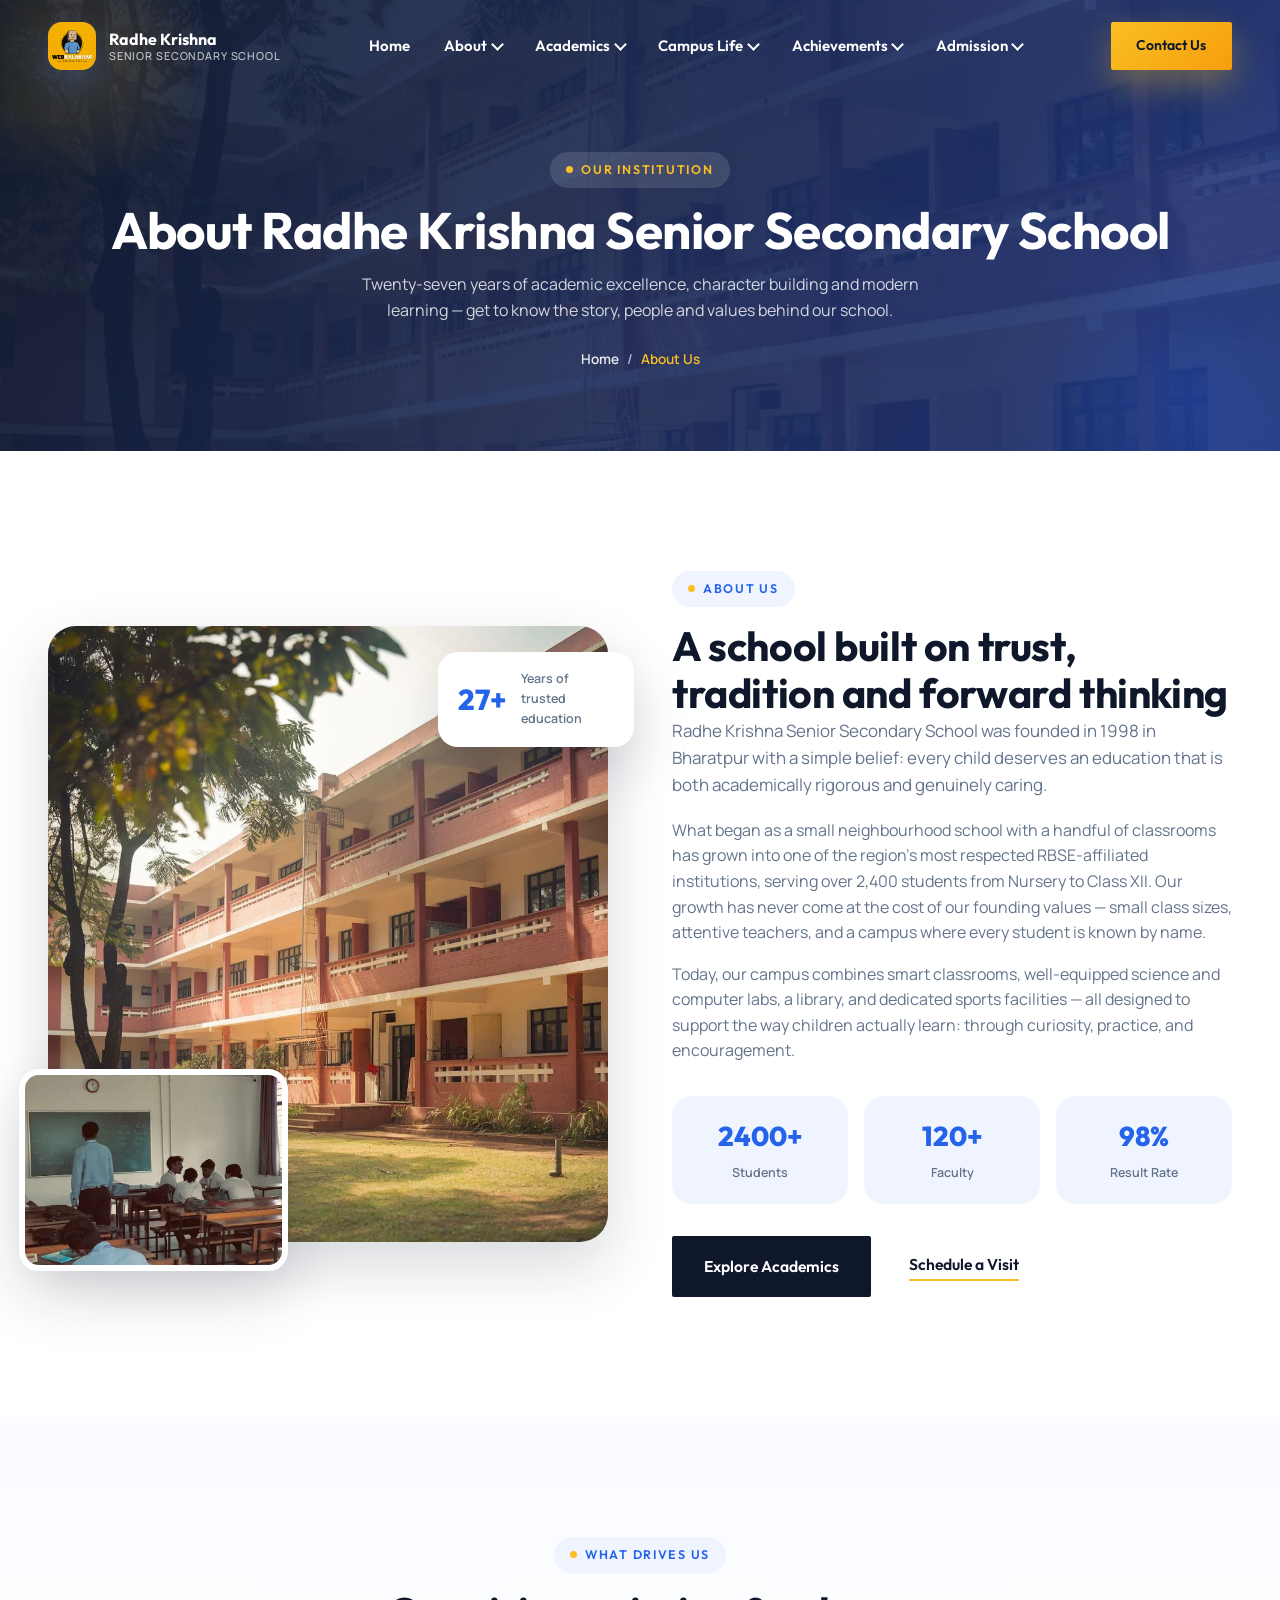
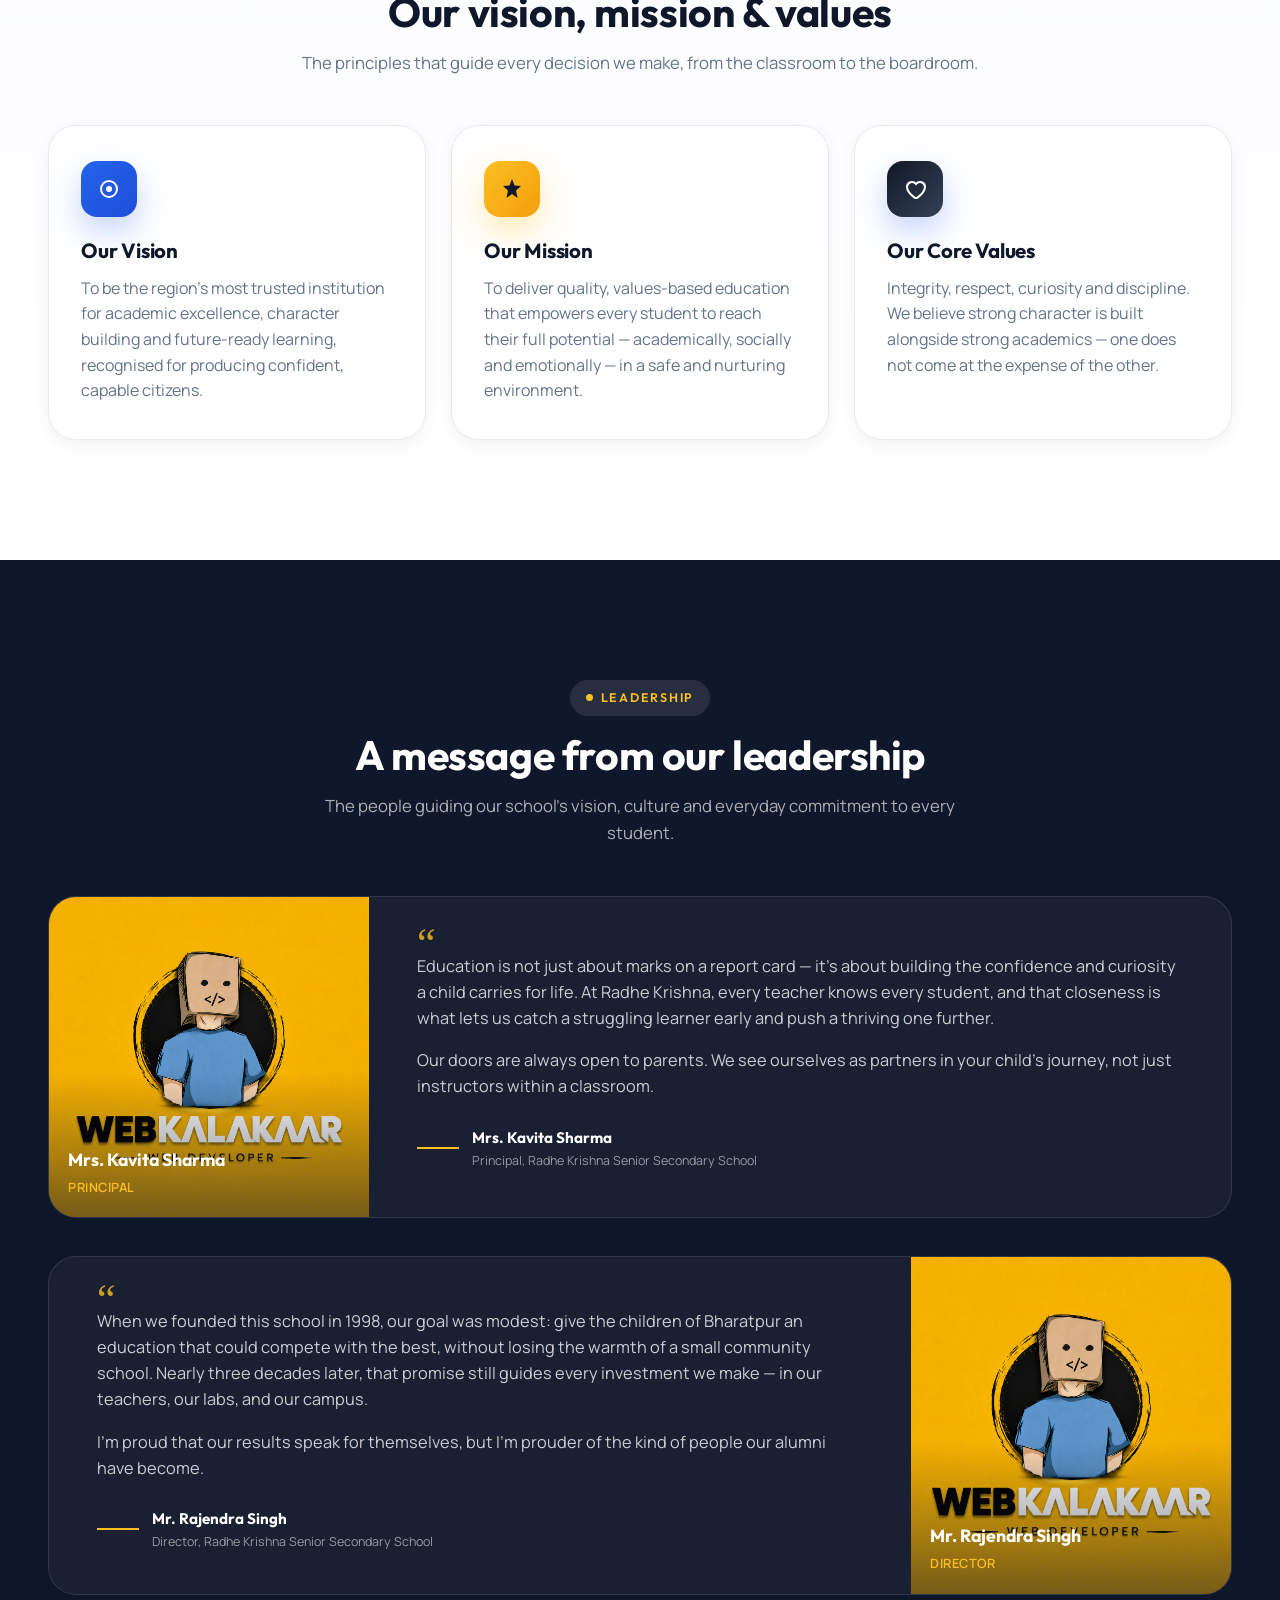
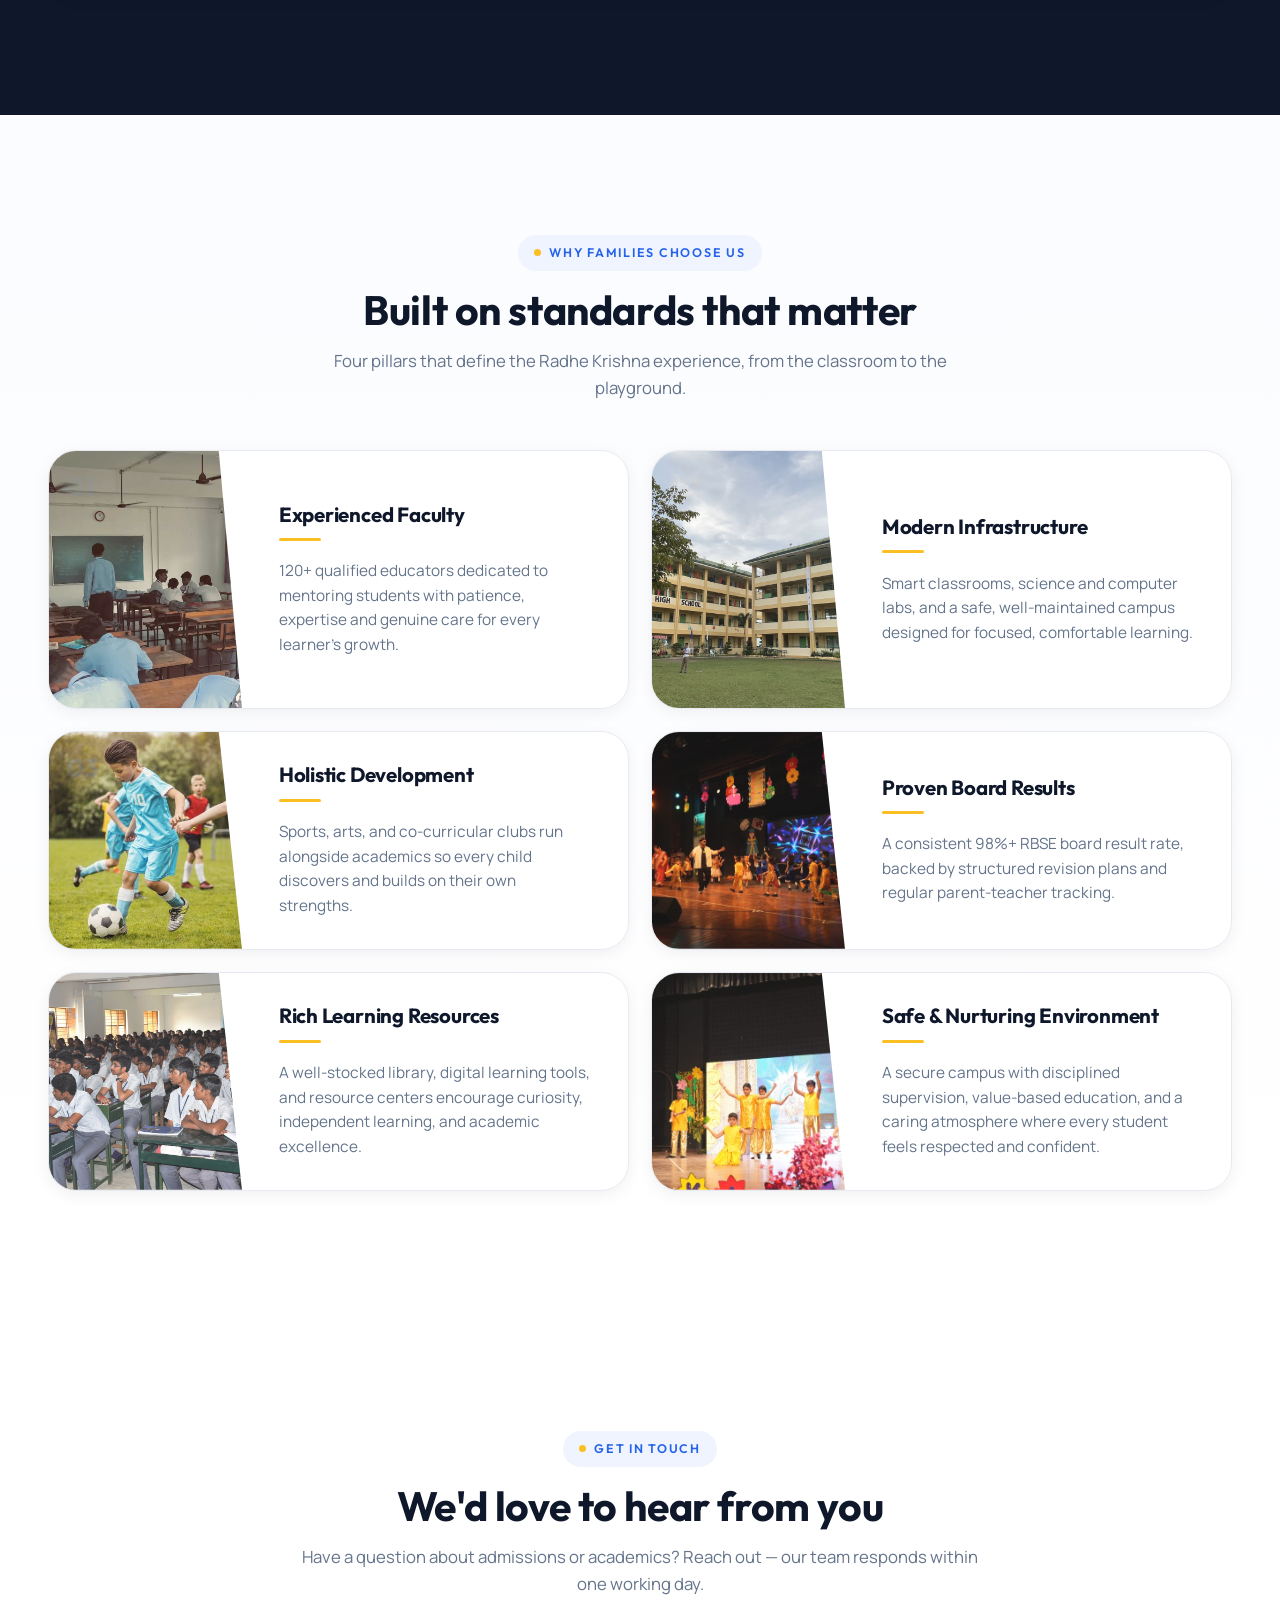
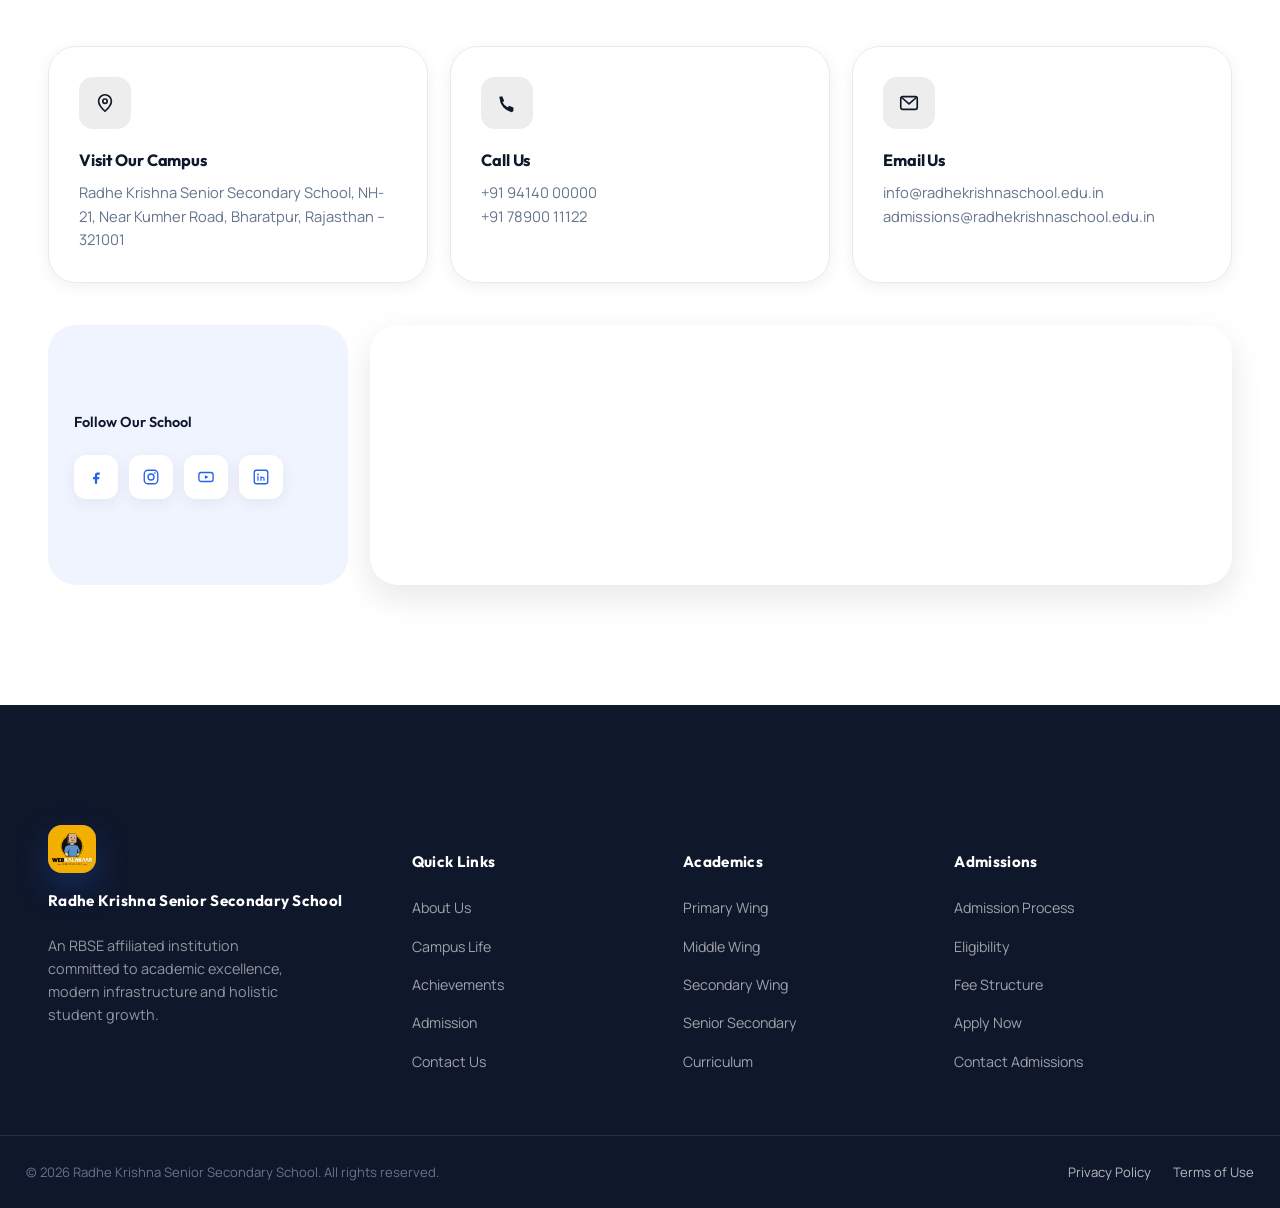
==== about.html @ 04451c1d "first done" ====
<!DOCTYPE html>
<html lang="en">

<head>
  <meta charset="UTF-8">
  <meta name="viewport" content="width=device-width, initial-scale=1.0">
  <title>About Us | Radhe Krishna Senior Secondary School | RBSE Affiliated</title>
  <meta name="description"
    content="Learn about Radhe Krishna Senior Secondary School's story, vision, mission, values, and read messages from our Principal and Director.">
  <link rel="preconnect" href="https://fonts.googleapis.com">
  <link rel="stylesheet" href="css/style.css">
  <link rel="stylesheet" href="css/home.css">
  <link rel="stylesheet" href="css/about.css">
</head>

<body class="is-loading">

  <!-- ============================== LOADER ============================== -->
  <div class="loader" data-loader aria-hidden="false">
    <div class="loader__mark">Radhe<span>Krishna</span></div>
    <div class="loader__bar"></div>
    <p class="loader__caption">Senior Secondary School</p>
  </div>

  <!-- ============================== NAVBAR ============================== -->
  <header class="navbar" data-navbar>
    <div class="container navbar__inner">
      <a href="index.html" class="navbar__brand">
        <div class="navbar__logo"><img src="logo.png" alt=""></div>
        <div class="navbar__title">Radhe Krishna <small>Senior Secondary School</small></div>
      </a>

      <nav aria-label="Primary">
        <ul class="navbar__menu">
          <li><a href="index.html" class="navbar__link">Home</a></li>
          <li>
            <a href="about.html" class="navbar__link">About <span class="chev"></span></a>
            <div class="navbar__dropdown">
              <a href="about.html#story">Our Story</a>
              <a href="about.html#values">Vision &amp; Mission</a>
              <a href="about.html#leaders">Principal's message</a>
              <a href="about.html#leaders">Director's message</a>

              <a href="about.html#why">Why Choose Us</a>
            </div>
          </li>
          <li>
            <a href="academics.html" class="navbar__link">Academics <span class="chev"></span></a>
            <div class="navbar__dropdown">
              <a href="academics.html#curriculum">Curriculum</a>
              <a href="academics.html#primary">Primary Wing</a>
              <a href="academics.html#middle">Middle Wing</a>
              <a href="academics.html#secondary">Secondary Wing</a>
              <a href="academics.html#senior-secondary">Senior Secondary</a>
            </div>
          </li>

          <li>
            <a href="campuslife.html" class="navbar__link">Campus Life <span class="chev"></span></a>
            <div class="navbar__dropdown">
              <a href="campuslife.html#infrastructure">Infrastructure</a>
              <a href="campuslife.html#classrooms">Classrooms</a>
              <a href="campuslife.html#labs">Labs</a>
              <a href="campuslife.html#sports">Sports</a>
              <a href="campuslife.html#activities">Activities</a>
              <a href="campuslife.html#events">Events & Celebration</a>
              <a href="campuslife.html#trips">Educational Trips</a>

            </div>
          </li>

          <li>
            <a href="achievements.html" class="navbar__link">Achievements <span class="chev"></span></a>
            <div class="navbar__dropdown">
              <a href="achievements.html#awards">Awards & Recognitions</a>
              <a href="achievements.html#academic-toppers">Academic Toppers</a>
              <a href="achievements.html#student-achievements">Other Achievements</a>


            </div>
          </li>
          <li>
            <a href="admission.html" class="navbar__link">Admission <span class="chev"></span></a>
            <div class="navbar__dropdown">
              <a href="admission.html#adm-process">Admission Process</a>
              <a href="admission.html#fees">Fee Structure</a>
              <a href="admission.html#eligibility">Eligibility</a>
              <a href="admission.html#eligibility">Documents Required</a>
              <a href="admission.html#admission-form">Apply Now</a>


            </div>
          </li>
        </ul>
      </nav>

      <div class="navbar__actions">
        <a href="#contact" class="btn btn-primary">Contact Us</a>
        <button class="hamburger" data-hamburger aria-label="Open menu" aria-expanded="false">
          <span></span><span></span><span></span>
        </button>
      </div>
    </div>
  </header>

  <!-- Mobile nav -->
  <div class="mobile-overlay" data-mobile-overlay></div>
  <nav class="mobile-nav" data-mobile-nav aria-label="Mobile">
    <ul>

      <li>
        <a href="index.html">Home</a>
      </li>

      <!-- About -->
      <li>
        <a href="about.html" data-mobile-toggle>
          About <span class="chev"></span>
        </a>
        <div class="mobile-nav__sub">
          <a href="about.html#story">Our Story</a>
          <a href="about.html#values">Vision &amp; Mission</a>
          <a href="about.html#leaders">Principal's Message</a>
          <a href="about.html#leaders">Director's Message</a>
          <a href="about.html#why">Why Choose Us</a>
        </div>
      </li>

      <!-- Academics -->
      <li>
        <a href="academics.html" data-mobile-toggle>
          Academics <span class="chev"></span>
        </a>
        <div class="mobile-nav__sub">
          <a href="academics.html#curriculum">Curriculum</a>
          <a href="academics.html#primary">Primary Wing</a>
          <a href="academics.html#middle">Middle Wing</a>
          <a href="academics.html#secondary">Secondary Wing</a>
          <a href="academics.html#senior-secondary">Senior Secondary</a>
        </div>
      </li>

      <!-- Campus Life -->
      <li>
        <a href="campuslife.html" data-mobile-toggle>
          Campus Life <span class="chev"></span>
        </a>
        <div class="mobile-nav__sub">
          <a href="campuslife.html#infrastructure">Infrastructure</a>
          <a href="campuslife.html#classrooms">Classrooms</a>
          <a href="campuslife.html#labs">Labs</a>
          <a href="campuslife.html#sports">Sports</a>
          <a href="campuslife.html#activities">Activities</a>
          <a href="campuslife.html#events">Events &amp; Celebrations</a>
          <a href="campuslife.html#trips">Educational Trips</a>
        </div>
      </li>

      <!-- Achievements -->
      <li>
        <a href="achievements.html" data-mobile-toggle>
          Achievements <span class="chev"></span>
        </a>
        <div class="mobile-nav__sub">
          <a href="achievements.html#awards">Awards &amp; Recognitions</a>
          <a href="achievements.html#academic-toppers">Academic Toppers</a>
          <a href="achievements.html#student-achievements">Other Achievements</a>
        </div>
      </li>

      <!-- Admission -->
      <li>
        <a href="admission.html" data-mobile-toggle>
          Admission <span class="chev"></span>
        </a>
        <div class="mobile-nav__sub">
          <a href="admission.html#adm-process">Admission Process</a>
          <a href="admission.html#fees">Fee Structure</a>
          <a href="admission.html#eligibility">Eligibility</a>
          <a href="admission.html#eligibility">Documents Required</a>
          <a href="admission.html#admission-form">Apply Now</a>
        </div>
      </li>

    </ul>

    <a href="#contact" class="btn btn-primary">Contact Us</a>
  </nav>
  <main id="top">

    <!-- ============================== PAGE BANNER ============================== -->
    <section class="page-banner">
      <div class="page-banner__shape page-banner__shape--1"></div>
      <div class="page-banner__shape page-banner__shape--2"></div>
      <div class="container page-banner__inner">
        <span class="eyebrow">Our Institution</span>
        <h1>About Radhe Krishna Senior Secondary School</h1>
        <p>Twenty-seven years of academic excellence, character building and modern learning — get to know the story,
          people and values behind our school.</p>
        <div class="breadcrumb"><a href="index.html">Home</a> / <span>About Us</span></div>
      </div>
    </section>

    <!-- ============================== OUR STORY / ABOUT US ============================== -->
    <section class="section story" id="story">
      <div class="container story__grid">
        <div class="story__collage" data-reveal="left">
          <div class="story__badge">
            <b data-counter="27" data-suffix="+">0</b>
            <span>Years of trusted education</span>
          </div>
          <div class="story__collage-main">
            <img src="schoolgallery/campus.webp" alt="Radhe Krishna Senior Secondary School campus building">
          </div>
          <div class="story__collage-float">
            <img src="schoolgallery/classroom1.jpg" alt="Students learning in a modern classroom">
          </div>
        </div>

        <div class="story__content" data-reveal="right">
          <span class="eyebrow">About Us</span>
          <h2>A school built on trust, tradition and forward thinking</h2>
          <p class="lead">Radhe Krishna Senior Secondary School was founded in 1998 in Bharatpur with a simple belief:
            every child deserves an education that is both academically rigorous and genuinely caring.</p>
          <p>What began as a small neighbourhood school with a handful of classrooms has grown into one of the region's
            most respected RBSE-affiliated institutions, serving over 2,400 students from Nursery to Class XII. Our
            growth has never come at the cost of our founding values — small class sizes, attentive teachers, and a
            campus where every student is known by name.</p>
          <p>Today, our campus combines smart classrooms, well-equipped science and computer labs, a library, and
            dedicated sports facilities — all designed to support the way children actually learn: through curiosity,
            practice, and encouragement.</p>

          <div class="story__facts">
            <div class="story__fact"><b data-counter="2400" data-suffix="+">0</b><span>Students</span></div>
            <div class="story__fact"><b data-counter="120" data-suffix="+">0</b><span>Faculty</span></div>
            <div class="story__fact"><b data-counter="98" data-suffix="%">0</b><span>Result Rate</span></div>
          </div>

          <div class="about__actions">
            <a href="index.html#academics" class="btn btn-dark">Explore Academics</a>
            <a href="index.html#contact" class="btn btn-ghost"><span>Schedule a Visit</span></a>
          </div>
        </div>
      </div>
    </section>

    <!-- ============================== VISION / MISSION / VALUES ============================== -->
    <section class="section values" id="values">
      <div class="container">
        <div class="section-head center" data-reveal="up">
          <span class="eyebrow">What Drives Us</span>
          <h2>Our vision, mission &amp; values</h2>
          <p>The principles that guide every decision we make, from the classroom to the boardroom.</p>
        </div>

        <div class="values__grid">
          <article class="values__card card" data-reveal="up">
            <div class="icon"><svg width="24" height="24" viewBox="0 0 24 24" fill="none">
                <circle cx="12" cy="12" r="8" stroke="#fff" stroke-width="2" />
                <circle cx="12" cy="12" r="3" fill="#fff" />
              </svg></div>
            <h3>Our Vision</h3>
            <p>To be the region's most trusted institution for academic excellence, character building and future-ready
              learning, recognised for producing confident, capable citizens.</p>
          </article>

          <article class="values__card card" data-reveal="up" style="--i:1">
            <div class="icon"><svg width="24" height="24" viewBox="0 0 24 24" fill="none">
                <path d="M12 2l2.5 6.5L21 9l-5 4.5L17.5 21 12 17l-5.5 4L8 13.5 3 9l6.5-.5L12 2z" fill="#0F172A" />
              </svg></div>
            <h3>Our Mission</h3>
            <p>To deliver quality, values-based education that empowers every student to reach their full potential —
              academically, socially and emotionally — in a safe and nurturing environment.</p>
          </article>

          <article class="values__card card" data-reveal="up" style="--i:2">
            <div class="icon"><svg width="24" height="24" viewBox="0 0 24 24" fill="none">
                <path d="M12 21c-4-3-8-6.5-8-11a5 5 0 019-3 5 5 0 019 3c0 4.5-4 8-8 11z" stroke="#fff"
                  stroke-width="2" />
              </svg></div>
            <h3>Our Core Values</h3>
            <p>Integrity, respect, curiosity and discipline. We believe strong character is built alongside strong
              academics — one does not come at the expense of the other.</p>
          </article>
        </div>
      </div>
    </section>

    <!-- ============================== PRINCIPAL / DIRECTOR MESSAGE ============================== -->
    <section class="section leaders" id="leaders">
      <div class="container">
        <div class="section-head center" data-reveal="up">
          <span class="eyebrow">Leadership</span>
          <h2>A message from our leadership</h2>
          <p>The people guiding our school's vision, culture and everyday commitment to every student.</p>
        </div>

        <div class="leaders__list">
          <article class="leader-card card" data-reveal="left">
            <div class="leader-card__media">
              <img src="logo.png" alt="Portrait of the Principal of Radhe Krishna Senior Secondary School">
              <div class="leader-card__role"><b>Mrs. Kavita Sharma</b><span>Principal</span></div>
            </div>
            <div class="leader-card__body">
              <span class="leader-card__quote">&ldquo;</span>
              <p>Education is not just about marks on a report card — it's about building the confidence and curiosity a
                child carries for life. At Radhe Krishna, every teacher knows every student, and that closeness is what
                lets us catch a struggling learner early and push a thriving one further.</p>
              <p>Our doors are always open to parents. We see ourselves as partners in your child's journey, not just
                instructors within a classroom.</p>
              <div class="leader-card__sign">
                <div class="line"></div>
                <div><b>Mrs. Kavita Sharma</b><span>Principal, Radhe Krishna Senior Secondary School</span></div>
              </div>
            </div>
          </article>

          <article class="leader-card card" data-reveal="right">
            <div class="leader-card__media">
              <img src="logo.png" alt="Portrait of the Director of Radhe Krishna Senior Secondary School">
              <div class="leader-card__role"><b>Mr. Rajendra Singh</b><span>Director</span></div>
            </div>
            <div class="leader-card__body">
              <span class="leader-card__quote">&ldquo;</span>
              <p>When we founded this school in 1998, our goal was modest: give the children of Bharatpur an education
                that could compete with the best, without losing the warmth of a small community school. Nearly three
                decades later, that promise still guides every investment we make — in our teachers, our labs, and our
                campus.</p>
              <p>I'm proud that our results speak for themselves, but I'm prouder of the kind of people our alumni have
                become.</p>
              <div class="leader-card__sign">
                <div class="line"></div>
                <div><b>Mr. Rajendra Singh</b><span>Director, Radhe Krishna Senior Secondary School</span></div>
              </div>
            </div>
          </article>
        </div>
      </div>
    </section>

    <!-- ============================== WHY CHOOSE US (EXTENDED) ============================== -->
  <section class="section why" id="why">
      <div class="container">
        <div class="section-head center" data-reveal="up">
          <span class="eyebrow">Why Families Choose Us</span>
          <h2>Built on standards that matter</h2>
          <p>Four pillars that define the Radhe Krishna experience, from the classroom to the playground.</p>
        </div>

        <div class="why__grid" data-stagger>
          <article class="why__card card" data-reveal="up" style="--i:0">
            <div class="why__card-media">
              <span class="num">01</span>
              <img src="schoolgallery/classroom1.jpg" alt="Experienced teacher guiding students">
            </div>
            <div class="why__card-body">
              <h3>Experienced Faculty</h3>
              <p>120+ qualified educators dedicated to mentoring students with patience, expertise and genuine care for
                every learner's growth.</p>
            </div>
          </article>

          <article class="why__card card" data-reveal="up" style="--i:1">
            <div class="why__card-media">
              <span class="num">02</span>
              <img src="schoolgallery/campus2.webp" alt="Modern school infrastructure">
            </div>
            <div class="why__card-body">
              <h3>Modern Infrastructure</h3>
              <p>Smart classrooms, science and computer labs, and a safe, well-maintained campus designed for focused,
                comfortable learning.</p>
            </div>
          </article>

          <article class="why__card card" data-reveal="up" style="--i:2">
            <div class="why__card-media">
              <span class="num">03</span>
              <img src="schoolgallery/sports.jpg" alt="Students participating in sports activities">
            </div>
            <div class="why__card-body">
              <h3>Holistic Development</h3>
              <p>Sports, arts, and co-curricular clubs run alongside academics so every child discovers and builds on
                their own strengths.</p>
            </div>
          </article>

          <article class="why__card card" data-reveal="up" style="--i:3">
            <div class="why__card-media">
              <span class="num">04</span>
              <img src="schoolgallery/annual.jpg" alt="Consistently strong RBSE board exam results">
            </div>
            <div class="why__card-body">
              <h3>Proven Board Results</h3>
              <p>A consistent 98%+ RBSE board result rate, backed by structured revision plans and regular
                parent-teacher tracking.</p>
            </div>
          </article>
          <article class="why__card card" data-reveal="up" style="--i:4">
  <div class="why__card-media">
    <span class="num">05</span>
    <img src="schoolgallery/classroom3.jpg" alt="Students studying in the school library">
  </div>
  <div class="why__card-body">
    <h3>Rich Learning Resources</h3>
    <p>A well-stocked library, digital learning tools, and resource centers encourage curiosity, independent learning, and academic excellence.</p>
  </div>
</article>

<article class="why__card card" data-reveal="up" style="--i:5">
  <div class="why__card-media">
    <span class="num">06</span>
    <img src="schoolgallery/annual2.jpg" alt="Students participating in cultural and extracurricular activities">
  </div>
  <div class="why__card-body">
    <h3>Safe & Nurturing Environment</h3>
    <p>A secure campus with disciplined supervision, value-based education, and a caring atmosphere where every student feels respected and confident.</p>
  </div>
</article>
        </div>
      </div>
    </section>

    <!-- ============================== CONTACT ============================== -->
    <section class="section contact" id="contact">
      <div class="container">
        <div class="section-head center" data-reveal="up">
          <span class="eyebrow">Get In Touch</span>
          <h2>We'd love to hear from you</h2>
          <p>Have a question about admissions or academics? Reach out — our team responds within one working day.</p>
        </div>

        <div class="contact__grid">
          <div class="contact-card card" data-reveal="up">
            <div class="icon"><svg width="22" height="22" viewBox="0 0 24 24" fill="none">
                <path d="M12 21s-7-6.2-7-11.2A7 7 0 0112 3a7 7 0 017 6.8C19 14.8 12 21 12 21z" stroke="#0F172A"
                  stroke-width="1.8" />
                <circle cx="12" cy="10" r="2.4" stroke="#0F172A" stroke-width="1.8" />
              </svg></div>
            <h4>Visit Our Campus</h4>
            <p>Radhe Krishna Senior Secondary School, NH-21, Near Kumher Road, Bharatpur, Rajasthan – 321001</p>
          </div>
          <div class="contact-card card" data-reveal="up" style="--i:1">
            <div class="icon"><svg width="22" height="22" viewBox="0 0 24 24" fill="none">
                <path d="M4 5h3l2 5-2 1a12 12 0 006 6l1-2 5 2v3a2 2 0 01-2 2A16 16 0 014 7a2 2 0 010-2z"
                  fill="#0F172A" />
              </svg></div>
            <h4>Call Us</h4>
            <p>+91 94140 00000<br>+91 78900 11122</p>
          </div>
          <div class="contact-card card" data-reveal="up" style="--i:2">
            <div class="icon"><svg width="22" height="22" viewBox="0 0 24 24" fill="none">
                <rect x="3" y="5" width="18" height="14" rx="2" stroke="#0F172A" stroke-width="1.8" />
                <path d="M4 6l8 7 8-7" stroke="#0F172A" stroke-width="1.8" />
              </svg></div>
            <h4>Email Us</h4>
            <p>info@radhekrishnaschool.edu.in<br>admissions@radhekrishnaschool.edu.in</p>
          </div>
        </div>

        <div class="contact__lower" data-reveal="up">
          <div class="contact__social">
            <p>Follow Our School</p>
            <div class="contact__social-icons">
              <a href="#" aria-label="Facebook"><svg width="18" height="18" viewBox="0 0 24 24" fill="none">
                  <path d="M14 9h3V6h-3c-2 0-3.5 1.5-3.5 3.5V12H8v3h2.5v6h3v-6H16l.5-3h-3V9.8c0-.5.2-.8.8-.8z"
                    fill="#2563EB" />
                </svg></a>
              <a href="#" aria-label="Instagram"><svg width="18" height="18" viewBox="0 0 24 24" fill="none">
                  <rect x="3" y="3" width="18" height="18" rx="5" stroke="#2563EB" stroke-width="1.8" />
                  <circle cx="12" cy="12" r="4" stroke="#2563EB" stroke-width="1.8" />
                  <circle cx="17.2" cy="6.8" r="1.1" fill="#2563EB" />
                </svg></a>
              <a href="#" aria-label="YouTube"><svg width="18" height="18" viewBox="0 0 24 24" fill="none">
                  <rect x="2.5" y="6" width="19" height="12" rx="3" stroke="#2563EB" stroke-width="1.8" />
                  <path d="M10.5 9.5l5 2.5-5 2.5z" fill="#2563EB" />
                </svg></a>
              <a href="#" aria-label="LinkedIn"><svg width="18" height="18" viewBox="0 0 24 24" fill="none">
                  <rect x="3" y="3" width="18" height="18" rx="3" stroke="#2563EB" stroke-width="1.8" />
                  <circle cx="8" cy="8.5" r="1.2" fill="#2563EB" />
                  <path d="M8 11v6M12 11v6M12 13.5c0-1.6 4-1.6 4 0V17" stroke="#2563EB" stroke-width="1.6" />
                </svg></a>
            </div>
          </div>
          <div class="contact__map">
            <iframe src="https://www.google.com/maps?q=Bharatpur,Rajasthan&output=embed" title="School location map"
              loading="lazy" referrerpolicy="no-referrer-when-downgrade"></iframe>
          </div>
        </div>
      </div>
    </section>
  </main>

  <!-- ============================== FOOTER ============================== -->
  <footer class="footer">
    <div class="container footer__top">
      <div class="footer__brand">
        <div class="navbar__logo"><img src="logo.png" alt=""></div>
        <h5 style="margin-top:1rem;">Radhe Krishna Senior Secondary School</h5>
        <p>An RBSE affiliated institution committed to academic excellence, modern infrastructure and holistic student
          growth.</p>
      </div>

      <div>
  <h5>Quick Links</h5>
  <ul>
    <li><a href="about.html">About Us</a></li>
    <li><a href="campuslife.html">Campus Life</a></li>
    <li><a href="achievements.html">Achievements</a></li>
    <li><a href="admission.html">Admission</a></li>
    <li><a href="#contact">Contact Us</a></li>
  </ul>
</div>

<div>
  <h5>Academics</h5>
  <ul>
    <li><a href="academics.html#primary">Primary Wing</a></li>
    <li><a href="academics.html#middle">Middle Wing</a></li>
    <li><a href="academics.html#secondary">Secondary Wing</a></li>
    <li><a href="academics.html#senior-secondary">Senior Secondary</a></li>
    <li><a href="academics.html#curriculum">Curriculum</a></li>
  </ul>
</div>

<div>
  <h5>Admissions</h5>
  <ul>
    <li><a href="admission.html#adm-process">Admission Process</a></li>
    <li><a href="admission.html#eligibility">Eligibility</a></li>
    <li><a href="admission.html#fees">Fee Structure</a></li>
    <li><a href="admission.html#admission-form">Apply Now</a></li>
    <li><a href="#contact">Contact Admissions</a></li>
  </ul>
</div>
    </div>

    <div class="container footer__bottom">
      <p>© <span data-year>2026</span> Radhe Krishna Senior Secondary School. All rights reserved.</p>
      <div class="legal">
        <a href="#">Privacy Policy</a>
        <a href="#">Terms of Use</a>
      </div>
    </div>
  </footer>

  <button class="back-to-top" data-back-to-top aria-label="Back to top">
    <svg width="18" height="18" viewBox="0 0 24 24" fill="none">
      <path d="M12 19V5M5 12l7-7 7 7" stroke="#0F172A" stroke-width="2.2" stroke-linecap="round"
        stroke-linejoin="round" />
    </svg>
  </button>

  <script src="js/loader.js"></script>
  <script src="js/navbar.js"></script>
  <script src="js/counters.js"></script>
  <script src="js/animations.js"></script>
  <script src="js/backtotop.js"></script>
  <script src="js/main.js"></script>
</body>

</html>
---- css/style.css ----
/* ==========================================================================
   RADHE KRISHNA SENIOR SECONDARY SCHOOL — CORE STYLESHEET
   Variables, reset, typography, buttons, shared utility classes
   ========================================================================== */

@import url("https://fonts.googleapis.com/css2?family=Outfit:wght@400;500;600;700;800&family=Manrope:wght@400;500;600;700&display=swap");

:root {
  /* ---- Brand palette ---- */
  --color-bg: #ffffff;
  --color-primary: #0f172a; /* deep black / ink */
  --color-blue: #2563eb; /* secondary blue */
  --color-blue-dark: #1d4ed8;
  --color-blue-tint: #eff4ff;
  --color-gold: #fbbf24; /* accent */
  --color-gold-dark: #f59e0b;
  --color-text: #0f172a;
  --color-text-soft: #64748b;
  --color-card: #ffffff;
  --color-border: #e7eaf0;

  /* ---- Gradients ---- */
  --grad-blue: linear-gradient(135deg, #2563eb 0%, #1d4ed8 100%);
  --grad-gold: linear-gradient(135deg, #fbbf24 0%, #f59e0b 100%);
  --grad-dark: linear-gradient(
    180deg,
    rgba(15, 23, 42, 0.72) 0%,
    rgba(15, 23, 42, 0.35) 45%,
    rgba(15, 23, 42, 0.78) 100%
  );

  /* ---- Typography ---- */
  --font-display: "Outfit", sans-serif;
  --font-body: "Manrope", sans-serif;

  /* ---- Radius ---- */
  --r-sm: 14px;
  --r-md: 20px;
  --r-lg: 28px;
  --r-pill: 999px;

  /* ---- Shadow ---- */
  --shadow-sm: 0 4px 16px rgba(15, 23, 42, 0.06);
  --shadow-md: 0 12px 32px rgba(15, 23, 42, 0.1);
  --shadow-lg: 0 24px 60px rgba(15, 23, 42, 0.16);
  --shadow-gold: 0 14px 34px rgba(251, 191, 36, 0.35);
  --shadow-blue: 0 14px 34px rgba(37, 99, 235, 0.28);

  /* ---- Spacing scale ---- */
  --space-xs: 0.5rem;
  --space-sm: 1rem;
  --space-md: 1.75rem;
  --space-lg: 3rem;
  --space-xl: 5rem;
  --space-2xl: 7.5rem;

  /* ---- Container ---- */
  --container: 1280px;

  /* ---- Motion ---- */
  --ease: cubic-bezier(0.4, 0, 0.2, 1);
  --ease-soft: cubic-bezier(0.16, 1, 0.3, 1);
}

/* ---------------------------------- Reset -------------------------------- */
*,
*::before,
*::after {
  box-sizing: border-box;
}
html {
  scroll-behavior: smooth;
}
body,
h1,
h2,
h3,
h4,
p,
ul,
figure {
  margin: 0;
}
ul {
  list-style: none;
  padding: 0;
}
a {
  text-decoration: none;
  color: inherit;
}
img {
  max-width: 100%;
  display: block;
}
button {
  font: inherit;
  border: none;
  background: none;
  cursor: pointer;
}
input,
textarea {
  font: inherit;
}
html {
  overflow-x: hidden;
  overscroll-behavior: none;
}
body {
  font-family: var(--font-body);
  color: var(--color-text);
  background: var(--color-bg);
  line-height: 1.6;
  -webkit-font-smoothing: antialiased;
  overflow-x: hidden; 
   overflow-x: clip;
}

/* Focus visibility for accessibility */
a:focus-visible,
button:focus-visible,
input:focus-visible,
textarea:focus-visible {
  outline: 2.5px solid var(--color-gold);
  outline-offset: 3px;
  border-radius: 6px;
}

@media (prefers-reduced-motion: reduce) {
  * {
    animation-duration: 0.001ms !important;
    animation-iteration-count: 1 !important;
    transition-duration: 0.001ms !important;
    scroll-behavior: auto !important;
  }
}

/* ------------------------------- Typography ------------------------------ */
h1,
h2,
h3,
h4 {
  font-family: var(--font-display);
  color: var(--color-primary);
  font-weight: 700;
  letter-spacing: -0.01em;
}
h1 {
  font-size: clamp(2.4rem, 4.6vw, 4.2rem);
  line-height: 1.05;
}
h2 {
  font-size: clamp(1.9rem, 3.2vw, 2.7rem);
  line-height: 1.15;
}
h3 {
  font-size: clamp(1.2rem, 1.6vw, 1.5rem);
  line-height: 1.3;
}
p {
  color: var(--color-text-soft);
}

.eyebrow {
  display: inline-flex;
  align-items: center;
  gap: 0.5rem;
  font-family: var(--font-display);
  font-weight: 600;
  font-size: 0.78rem;
  letter-spacing: 0.14em;
  text-transform: uppercase;
  color: var(--color-blue);
  background: var(--color-blue-tint);
  padding: 0.5rem 1rem;
  border-radius: var(--r-pill);
  margin-bottom: var(--space-sm);
}
.eyebrow::before {
  content: "";
  width: 7px;
  height: 7px;
  border-radius: 50%;
  background: var(--color-gold);
}

.section-head {
  max-width: 680px;
  margin-bottom: var(--space-lg);
}
.section-head.center {
  margin-left: auto;
  margin-right: auto;
  text-align: center;
}
.section-head p {
  margin-top: 0.9rem;
  font-size: 1.05rem;
}

/* -------------------------------- Layout --------------------------------- */
.container {
  max-width: var(--container);
  margin: 0 auto;
  padding: 0 clamp(1.25rem, 4vw, 3rem);
}
.section {
  padding: var(--space-2xl) 0;
  position: relative;
}
.section-tight {
  padding: var(--space-xl) 0;
}

/* -------------------------------- Buttons --------------------------------- */
.btn {
  position: relative;
  overflow: hidden;
  display: inline-flex;
  align-items: center;
  justify-content: center;
  gap: 0.6rem;
  padding: 1rem 2rem;
  border-radius: 2px;
  font-family: var(--font-display);
  font-weight: 600;
  font-size: 0.98rem;
  transition:
    transform 0.35s var(--ease-soft),
    box-shadow 0.35s var(--ease-soft),
    background 0.35s var(--ease);
  white-space: nowrap;
}
.btn:active {
  transform: scale(0.97);
}

.btn-primary {
  background: var(--grad-gold);
  color: var(--color-primary);
  box-shadow: var(--shadow-gold);
}
.btn-primary:hover {
  transform: translateY(-3px);
  box-shadow: 0 20px 40px rgba(251, 191, 36, 0.45);
}

.btn-outline {
  background: rgba(255, 255, 255, 0.08);
  color: #fff;
  border: 1.5px solid rgba(255, 255, 255, 0.55);
  backdrop-filter: blur(6px);
}
.btn-outline:hover {
  background: #fff;
  color: var(--color-primary);
  border-color: #fff;
  transform: translateY(-3px);
}

.btn-dark {
  background: var(--color-primary);
  color: #fff;
}
.btn-dark:hover {
  background: var(--color-blue);
  transform: translateY(-3px);
  box-shadow: var(--shadow-blue);
}

.btn-blue {
  background: var(--grad-blue);
  color: #fff;
  box-shadow: var(--shadow-blue);
}
.btn-blue:hover {
  transform: translateY(-3px);
  box-shadow: 0 20px 40px rgba(37, 99, 235, 0.4);
}

.btn-ghost {
  color: var(--color-primary);
  padding: 1rem 1.4rem;
}
.btn-ghost span {
  border-bottom: 2px solid var(--color-gold);
  padding-bottom: 2px;
}
.btn-ghost:hover span {
  color: var(--color-blue);
}

/* ripple */
.btn .ripple {
  position: absolute;
  border-radius: 50%;
  transform: scale(0);
  background: rgba(255, 255, 255, 0.55);
  animation: ripple 0.6s var(--ease-soft);
  pointer-events: none;
}
@keyframes ripple {
  to {
    transform: scale(3);
    opacity: 0;
  }
}

/* -------------------------------- Cards ----------------------------------- */
.card {
  background: var(--color-card);
  border: 1px solid var(--color-border);
  border-radius: var(--r-lg);
  box-shadow: var(--shadow-sm);
  transition:
    transform 0.45s var(--ease-soft),
    box-shadow 0.45s var(--ease-soft),
    border-color 0.45s var(--ease);
}
.card:hover {
  transform: translateY(-8px);
  box-shadow: var(--shadow-lg);
  border-color: var(--color-gold);
}

/* ----------------------------- Reveal Animations --------------------------- */
[data-reveal] {
  opacity: 0;
  will-change: transform, opacity;
  transition:
    opacity 0.9s var(--ease-soft),
    transform 0.9s var(--ease-soft);
}
[data-reveal="up"] {
  transform: translateY(46px);
}
[data-reveal="left"] {
  transform: translateX(-56px);
}
[data-reveal="right"] {
  transform: translateX(56px);
}
[data-reveal="scale"] {
  transform: scale(0.88);
}
[data-reveal].is-visible {
  opacity: 1;
  transform: none;
}

/* stagger helper */
[data-stagger] > * {
  transition-delay: calc(var(--i, 0) * 90ms);
}

/* -------------------------------- Misc ------------------------------------ */
.tag-pill {
  display: inline-flex;
  align-items: center;
  gap: 0.4rem;
  background: var(--color-blue-tint);
  color: var(--color-blue);
  font-size: 0.78rem;
  font-weight: 600;
  padding: 0.4rem 0.85rem;
  border-radius: var(--r-pill);
}

.visually-hidden {
  position: absolute;
  width: 1px;
  height: 1px;
  overflow: hidden;
  clip: rect(0, 0, 0, 0);
  white-space: nowrap;
}

.back-to-top {
  position: fixed;
  right: 1.8rem;
  bottom: 1.8rem;
  z-index: 500;
  width: 52px;
  height: 52px;
  border-radius: 50%;
  background: var(--grad-gold);
  color: var(--color-primary);
  display: flex;
  align-items: center;
  justify-content: center;
  box-shadow: var(--shadow-gold);
  opacity: 0;
  visibility: hidden;
  transform: translateY(16px);
  transition: all 0.4s var(--ease-soft);
}
.back-to-top.is-visible {
  opacity: 1;
  visibility: visible;
  transform: none;
}
.back-to-top:hover {
  transform: translateY(-4px);
}

/* ============================== 0. LOADER ================================ */
.loader {
  position: fixed;
  inset: 0;
  z-index: 9999;
  background: var(--color-primary);
  display: flex;
  align-items: center;
  justify-content: center;
  flex-direction: column;
  gap: 1.4rem;
  transition:
    opacity 0.7s var(--ease-soft),
    visibility 0.7s var(--ease-soft);
}
.loader.loader-hidden {
  opacity: 0;
  visibility: hidden;
  pointer-events: none;
}
.loader__mark {
  font-family: var(--font-display);
  font-weight: 800;
  font-size: 2.6rem;
  color: #fff;
  letter-spacing: 0.02em;
  display: flex;
  gap: 0.15em;
}
.loader__mark span {
  color: var(--color-gold);
}
.loader__bar {
  width: 220px;
  height: 3px;
  border-radius: var(--r-pill);
  background: rgba(255, 255, 255, 0.15);
  overflow: hidden;
}
.loader__bar::after {
  content: "";
  display: block;
  height: 100%;
  width: 40%;
  border-radius: var(--r-pill);
  background: var(--grad-gold);
  animation: loaderMove 1.1s ease-in-out infinite;
}
@keyframes loaderMove {
  0% {
    transform: translateX(-100%);
  }
  100% {
    transform: translateX(340%);
  }
}
.loader__caption {
  color: rgba(255, 255, 255, 0.55);
  font-size: 0.8rem;
  letter-spacing: 0.18em;
  text-transform: uppercase;
}

/* ============================== 1. NAVBAR ================================ */
.navbar {
  position: fixed;
  top: 0;
  left: 0;
  right: 0;
  z-index: 90000;
  padding: 1.35rem 0;
  transition: all 0.45s var(--ease-soft);
  background: transparent;
}
.navbar.is-scrolled {
  padding: 0.8rem 0;
  background: rgba(255, 255, 255, 0.85);
  backdrop-filter: blur(14px);
  box-shadow: var(--shadow-md);
}
.navbar.activate {
  padding: 0.8rem 0;
  background: rgba(255, 255, 255, 0.85);
  backdrop-filter: blur(14px);
  box-shadow: var(--shadow-md);
}
.navbar__inner {
  display: flex;
  align-items: center;
  justify-content: space-between;
  gap: 1.5rem;
}

.navbar__brand {
  display: flex;
  align-items: center;
  gap: 0.8rem;
}
.navbar__logo {
  width: 48px;
  height: 48px;
  border-radius: 14px;
  background: var(--grad-blue);
  display: flex;
  align-items: center;
  justify-content: center;
  font-family: var(--font-display);
  font-weight: 800;
  color: #fff;
  overflow: hidden;
  font-size: 1.15rem;
  box-shadow: var(--shadow-blue);
  flex-shrink: 0;
}
.navbar__logo img {
  width: 100%;
  height: 100%;
  object-fit: cover;
}
.navbar__title {
  font-family: var(--font-display);
  font-weight: 700;
  font-size: 1rem;
  line-height: 1.2;
  color: var(--color-primary);
}
.navbar.is-scrolled .navbar__title,
.navbar:not(.is-scrolled) .navbar__title {
  color: var(--color-primary);
}
.navbar__title small {
  display: block;
  font-family: var(--font-body);
  font-weight: 500;
  font-size: 0.68rem;
  color: var(--color-text-soft);
  letter-spacing: 0.08em;
  text-transform: uppercase;
}

.navbar:not(.is-scrolled) .navbar__title,
.navbar:not(.is-scrolled) .navbar__title small {
  color: #fff;
}
.navbar:not(.is-scrolled) .navbar__title small {
  color: rgba(255, 255, 255, 0.75);
}

.navbar__menu {
  display: flex;
  align-items: center;
  gap: 2.1rem;
}
.navbar__menu > li {
  position: relative;
}
.navbar__link {
  font-family: var(--font-display);
  font-weight: 600;
  font-size: 0.94rem;
  display: flex;
  align-items: center;
  gap: 0.35rem;
  padding: 0.5rem 0;
  color: var(--color-primary);
  transition: color 0.3s var(--ease);
}
.navbar:not(.is-scrolled) .navbar__link {
  color: #fff;
}
.navbar__link:hover,
.navbar__link:focus-visible {
  color: var(--color-gold);
}
.navbar__link .chev {
  width: 9px;
  height: 9px;
  border-right: 2px solid currentColor;
  border-bottom: 2px solid currentColor;
  transform: rotate(45deg);
  transition: transform 0.3s var(--ease);
  margin-top: -3px;
}

.navbar__dropdown {
  position: absolute;
  top: calc(100% + 14px);
  left: 50%;
  transform: translateX(-50%) translateY(10px);
  min-width: 230px;
  background: #fff;
  border-radius: var(--r-md);
  box-shadow: var(--shadow-lg);
  padding: 0.6rem;
  opacity: 0;
  visibility: hidden;
  transition: all 0.35s var(--ease-soft);
  border: 1px solid var(--color-border);
}
.navbar__menu > li:hover .navbar__dropdown {
  opacity: 1;
  visibility: visible;
  transform: translateX(-50%) translateY(0);
}
.navbar__menu > li:hover .chev {
  transform: rotate(225deg);
}
.navbar__dropdown a {
  display: block;
  padding: 0.7rem 0.9rem;
  border-radius: var(--r-sm);
  font-size: 0.9rem;
  font-weight: 500;
  color: var(--color-text);
  transition:
    background 0.25s var(--ease),
    color 0.25s var(--ease),
    padding-left 0.25s var(--ease);
}
.navbar__dropdown a:hover {
  background: var(--color-blue-tint);
  color: var(--color-blue);
  padding-left: 1.15rem;
}

.navbar__actions {
  display: flex;
  align-items: center;
  gap: 1rem;
}
.navbar__actions .btn {
  padding: 0.8rem 1.6rem;
  font-size: 0.88rem;
  text-align: center;
}

.hamburger {
  display: none;
  flex-direction: column;
  gap: 5px;
  width: 30px;
  height: 22px;
  justify-content: center;
  z-index: 950;
}
.hamburger span {
  display: block;
  height: 2.5px;
  width: 100%;
  background: var(--color-primary);
  border-radius: 2px;
  transition: all 0.4s var(--ease-soft);
}
.navbar:not(.is-scrolled) .hamburger span {
  background: #fff;
}
.hamburger.is-active span:nth-child(1) {
  transform: translateY(7.5px) rotate(45deg);
}
.hamburger.is-active span:nth-child(2) {
  opacity: 0;
}
.hamburger.is-active span:nth-child(3) {
  transform: translateY(-7.5px) rotate(-45deg);
}
.hamburger.is-active span {
  background: var(--color-primary);
}
/* ============================== RESPONSIVE GLOBAL ============================ */
@media (max-width: 992px) {
  .navbar__menu,
  .navbar__actions .btn-outline-nav,
  .navbar__actions .btn {
    display: none;
  }
  .hamburger {
    display: flex;
  }
  .navbar__actions {
    gap: 0.8rem;
  }

  .mobile-nav {
    position: fixed;
    top: 0;
    right: -100%;
    width: min(86%, 360px);
    height: 100vh;
    background: #fff;
    z-index: 940;
    box-shadow: -20px 0 60px rgba(0, 0, 0, 0.2);
    transition: right 0.5s var(--ease-soft);
    padding: 6.5rem 2rem 2rem;
    overflow-y: auto;
  }
  .mobile-nav.is-open {
    right: 0;
  }
  .mobile-nav ul {
    display: flex;
    flex-direction: column;
    gap: 0.3rem;
  }
  .mobile-nav a {
    display: flex;
    justify-content: space-between;
    align-items: center;
    padding: 1rem 0;
    font-family: var(--font-display);
    font-weight: 600;
    font-size: 1.05rem;
    border-bottom: 1px solid var(--color-border);
  }
  .mobile-nav .btn {
    display: block;
    margin-top: 1.6rem;
    width: 100%;
    text-align: center;
  }
  .mobile-nav__sub {
    padding-left: 1rem;
    display: none;
    flex-direction: column;
  }
  .mobile-nav__sub.is-open {
    display: flex;
  }
  .mobile-nav__sub a {
    font-weight: 500;
    font-size: 0.92rem;
    border: none;
    padding: 0.6rem 0;
  }

  .mobile-overlay {
    position: fixed;
    inset: 0;
    background: rgba(15, 23, 42, 0.5);
    z-index: 930;
    opacity: 0;
    visibility: hidden;
    transition: all 0.4s var(--ease);
  }
  .mobile-overlay.is-open {
    opacity: 1;
    visibility: visible;
  }
}

@media (min-width: 993px) {
  .mobile-nav,
  .mobile-overlay {
    display: none;
  }
}
/* ============================== PAGE BANNER ================================ */
.page-banner {
  position: relative;
  padding: 9.5rem 0 5rem;
  overflow: hidden;
  background:
    linear-gradient(120deg, rgba(15, 23, 42, 0.92), rgba(29, 58, 138, 0.86)),
    url("../schoolgallery/campus.webp");
  background-size: cover;
  background-position: center;
  text-align: center;
  color: #fff;
}
.page-banner__shape {
  position: absolute;
  border-radius: 50%;
  opacity: 0.5;
  z-index: 0;
}
.page-banner__shape--1 {
  width: 260px;
  height: 260px;
  background: radial-gradient(
    circle,
    rgba(251, 191, 36, 0.35),
    transparent 70%
  );
  top: -70px;
  left: -50px;
}
.page-banner__shape--2 {
  width: 320px;
  height: 320px;
  background: radial-gradient(circle, rgba(37, 99, 235, 0.4), transparent 70%);
  bottom: -110px;
  right: -70px;
}
.page-banner__inner {
  position: relative;
  z-index: 2;
}
.page-banner .eyebrow {
  background: rgba(255, 255, 255, 0.12);
  color: var(--color-gold);
}
.page-banner .eyebrow::before {
  background: var(--color-gold);
}
.page-banner h1 {
  color: #fff;
  margin-bottom: 0.9rem;
  font-size: clamp(2.1rem, 4vw, 3.2rem);
}
.page-banner p {
  color: rgba(255, 255, 255, 0.8);
  max-width: 560px;
  margin: 0 auto;
}

.breadcrumb {
  display: inline-flex;
  align-items: center;
  gap: 0.5rem;
  margin-top: 1.6rem;
  font-size: 0.85rem;
  font-weight: 600;
  color: rgba(255, 255, 255, 0.65);
}
.breadcrumb a {
  color: rgba(255, 255, 255, 0.9);
}
.breadcrumb a:hover {
  color: var(--color-gold);
}
.breadcrumb span {
  color: var(--color-gold);
}


/* ============================== 8. ADMISSION CTA ============================ */
.admission {
  position: relative;
  padding: var(--space-2xl) 0;
  overflow: hidden;
  background:
    linear-gradient(120deg, rgba(15, 23, 42, 0.92), rgba(29, 58, 138, 0.88)),
    url("../schoolgallery/campus2.webp");
  background-size: cover;
  background-position: center;
  color: #fff;
  text-align: center;
}
.admission__shape {
  position: absolute;
  border-radius: 50%;
  filter: blur(2px);
  opacity: 0.5;
  z-index: 0;
}
.admission__shape--1 {
  width: 280px;
  height: 280px;
  background: radial-gradient(
    circle,
    rgba(251, 191, 36, 0.35),
    transparent 70%
  );
  top: -80px;
  left: -60px;
  animation: floatY 7s ease-in-out infinite;
}
.admission__shape--2 {
  width: 340px;
  height: 340px;
  background: radial-gradient(circle, rgba(37, 99, 235, 0.4), transparent 70%);
  bottom: -120px;
  right: -80px;
  animation: floatY 9s ease-in-out infinite reverse;
}
@keyframes floatY {
  0%,
  100% {
    transform: translateY(0);
  }
  50% {
    transform: translateY(-24px);
  }
}

.admission__inner {
  position: relative;
  z-index: 2;
  max-width: 780px;
  margin: 0 auto;
}
.admission h2 {
  color: #fff;
  margin-bottom: 1rem;
}
.admission p.lead {
  color: rgba(255, 255, 255, 0.82);
  font-size: 1.1rem;
  margin-bottom: 2.4rem;
}

.admission__checklist {
  display: flex;
  flex-wrap: wrap;
  justify-content: center;
  gap: 0.9rem;
  margin-bottom: 2.6rem;
}
.admission__checklist li {
  display: flex;
  align-items: center;
  gap: 0.55rem;
  background: rgba(255, 255, 255, 0.1);
  border: 1px solid rgba(255, 255, 255, 0.25);
  backdrop-filter: blur(8px);
  padding: 0.65rem 1.1rem;
  border-radius: var(--r-pill);
  font-size: 0.86rem;
  font-weight: 600;
}
.admission__checklist li::before {
  content: "✓";
  color: var(--color-gold);
  font-weight: 800;
}

.admission__cta {
  display: flex;
  justify-content: center;
  gap: 1.1rem;
  margin-top: 40px;
  flex-wrap: wrap;
}
.admission__cta a {
  padding: 15px 60px;
}

/* ============================== 9. CONTACT ================================== */
.contact {
  background: #fff;
}
.contact__grid {
  display: grid;
  grid-template-columns: repeat(3, 1fr);
  gap: 1.4rem;
  margin-bottom: 2.6rem;
}
.contact-card {
  padding: 1.9rem;
  text-align: left;
}
.contact-card .icon {
  width: 52px;
  height: 52px;
  border-radius: 14px;
  background-color: rgb(237, 237, 237);
  display: flex;
  align-items: center;
  justify-content: center;
  margin-bottom: 1.1rem;
}


.contact-card h4 {
  font-size: 1.02rem;
  margin-bottom: 0.5rem;
}
.contact-card p {
  margin: 0;
  font-size: 0.92rem;
}

.contact__lower {
  display: grid;
  grid-template-columns: 300px 1fr;
  gap: 1.4rem;
  align-items: stretch;
}
.contact__social {
  display: flex;
  flex-direction: column;
  flex-direction: column;
  gap: 0.9rem;
  justify-content: center;
  background: var(--color-blue-tint);
  border-radius: var(--r-lg);
  padding: 1.6rem;
}
.contact__social p {
  font-weight: 600;
  color: var(--color-primary);
  margin-bottom: 0.4rem;
  font-family: var(--font-display);
  font-size: 0.9rem;
}
.contact__social-icons {
  display: flex;
  gap: 0.7rem;
}
.contact__social-icons a {
  width: 44px;
  height: 44px;
  border-radius: 12px;
  background: #fff;
  display: flex;
  align-items: center;
  justify-content: center;
  box-shadow: var(--shadow-sm);
  transition: all 0.3s var(--ease);
}
.contact__social-icons a:hover {
  background: var(--color-gold);
  transform: translateY(-4px);
}

.contact__map {
  border-radius: var(--r-lg);
  overflow: hidden;
  min-height: 260px;
  box-shadow: var(--shadow-md);
}
.contact__map iframe {
  width: 100%;
  height: 100%;
  min-height: 260px;
  border: 0;
  display: block;
}

@media (max-width: 860px) {
  .contact__grid {
    grid-template-columns: 1fr;
  }
  .contact__lower {
    grid-template-columns: 1fr;
  }
}

/* ============================== 10. FOOTER =================================== */
.footer {
  background: var(--color-primary);
  color: rgba(255, 255, 255, 0.7);
  padding-top: var(--space-2xl);
}
.footer__top {
  display: grid;
  grid-template-columns: 1.4fr 1fr 1fr  1.2fr;
  gap: 2.5rem;
  padding-bottom: var(--space-lg);
  border-bottom: 1px solid rgba(255, 255, 255, 0.1);
}
.footer__brand .navbar__logo {
  margin-bottom: 1rem;
}
.footer__brand p {
  color: rgba(255, 255, 255, 0.55);
  font-size: 0.9rem;
  max-width: 260px;
  margin-top: 1rem;
}
.footer h5 {
  color: #fff;
  font-family: var(--font-display);
  font-size: 0.95rem;
  margin-bottom: 1.3rem;
  letter-spacing: 0.02em;
}
.footer ul li {
  margin-bottom: 0.8rem;
}
.footer ul a {
  font-size: 0.89rem;
  color: rgba(255, 255, 255, 0.6);
  transition:
    color 0.3s var(--ease),
    padding-left 0.3s var(--ease);
}
.footer ul a:hover {
  color: var(--color-gold);
  padding-left: 4px;
}

 

.footer__bottom {
  display: flex;
  justify-content: space-between;
  align-items: center;
  padding: 1.6rem;
  font-size: 0.82rem;
  flex-wrap: wrap;
  gap: 1rem;
}
.footer__bottom .legal {
  display: flex;
  gap: 1.4rem;
}

@media (max-width: 992px) {
  .footer__top {
    grid-template-columns: 1fr 1fr;
  }
}
@media (max-width: 560px) {
  .footer__top {
    grid-template-columns: 1fr;
  }
  .footer__bottom {
    flex-direction: column;
    text-align: center;
  }
}



@media (max-width: 760px) {
  .contact__grid {
    grid-template-columns: 1fr;
  }
}
---- css/home.css ----
/* ==========================================================================
   RADHE KRISHNA SENIOR SECONDARY SCHOOL — HOMEPAGE STYLES
   ========================================================================== */

/* ============================== 2. HERO ================================== */
.hero {
  position: relative;
  min-height: 100vh;
  display: flex;
  align-items: center;
  overflow: hidden;
  padding: 6rem 0;
}
.hero__slides {
  position: absolute;
  inset: 0;
  z-index: 1;
}
.hero__slide {
  position: absolute;
  inset: 0;
  opacity: 0;
  transition: opacity 1.6s var(--ease-soft);
  background-size: cover;
  background-position: center;
}
.hero__slide.is-active {
  opacity: 1;
}

.hero__slide--1 {
  background-image:
    linear-gradient(rgba(0, 0, 0, 0.15), rgba(0, 0, 0, 0.15)),
    url("../schoolgallery/campus.webp");
}

.hero__slide--2 {
  background-image:
    linear-gradient(rgba(0, 0, 0, 0.18), rgba(0, 0, 0, 0.18)),
    url("../schoolgallery/campus2.webp");
}

.hero__slide--3 {
  background-image:
    linear-gradient(rgba(0, 0, 0, 0.18), rgba(0, 0, 0, 0.18)),
    url("../schoolgallery/campus.webp");
}

.hero__inner {
  position: relative;
  z-index: 3;
  width: 100%;
  display: grid;
  grid-template-columns: 1fr 200px;
  gap: 3rem;
  align-items: center;
}
.hero__content {
  text-align: center;
  grid-column: 1;
  max-width: 760px;
  margin: 0 auto;
}
.hero__badge {
  display: inline-flex;
  align-items: center;
  gap: 0.55rem;
  background: rgba(255, 255, 255, 0.12);
  border: 1px solid rgba(255, 255, 255, 0.35);
  backdrop-filter: blur(8px);
  color: #fff;
  padding: 0.55rem 1.1rem;
  border-radius: var(--r-pill);
  font-size: 0.82rem;
  font-weight: 600;
  letter-spacing: 0.04em;
  margin-bottom: 1.6rem;
}
.hero__badge span {
  width: 8px;
  height: 8px;
  border-radius: 50%;
  background: var(--color-gold);
  box-shadow: 0 0 0 4px rgba(251, 191, 36, 0.25);
}

.hero__title {
  color: #fff;
  margin-bottom: 1.1rem;
}
.hero__title em {
  font-style: normal;
  color: var(--color-gold);
}
.hero__tagline {
  color: rgba(255, 255, 255, 0.86);
  font-size: 1.18rem;
  max-width: 560px;
  margin: 0 auto 2.4rem;
}

.hero__cta {
  display: flex;
  justify-content: center;
  gap: 1.1rem;
  flex-wrap: wrap;
  margin-bottom: 3rem;
}

.hero__stats {
  display: flex;
  flex-direction: column;
  justify-content: right;
  gap: 1rem;
}
.hero__stat {
  text-align: center;
  background: rgba(255, 255, 255, 0.1);
  border: 1px solid rgba(255, 255, 255, 0.28);
  backdrop-filter: blur(10px);
  border-radius: var(--r-md);
  padding: 1.25rem 1.4rem;
  transition:
    transform 0.4s var(--ease-soft),
    background 0.4s var(--ease);
  width: 200px;
}
.hero__stat:hover {
  transform: translateY(-4px);
  background: rgba(255, 255, 255, 0.16);
}
.hero__stat b {
  display: block;
  font-family: var(--font-display);
  font-size: 2rem;
  color: var(--color-gold);
  font-weight: 800;
  line-height: 1;
}
.hero__stat span {
  color: rgba(255, 255, 255, 0.8);
  font-size: 0.84rem;
  font-weight: 500;
}

.hero__dots {
  position: absolute;
  bottom: 2.5rem;
  left: 50%;
  transform: translateX(-50%);
  z-index: 4;
  display: flex;
  gap: 0.6rem;
}
.hero__dots button {
  width: 34px;
  height: 4px;
  border-radius: var(--r-pill);
  background: rgba(255, 255, 255, 0.35);
  transition: all 0.4s var(--ease-soft);
}
.hero__dots button.is-active {
  background: var(--color-gold);
  width: 52px;
}

@media (max-width: 992px) {
  .hero__inner {
    grid-template-columns: 1fr;
  }
  .hero__stats {
    grid-column: 1;
    flex-direction: row;
    flex-wrap: wrap;
    justify-content: center;
  }
  .hero__stat {
    flex: 1 1 150px;
  }
}
@media (max-width: 560px) {
  .hero {
    padding-top: 5.2rem;
  }
  .hero__cta {
    flex-direction: column;
    align-items: stretch;
  }
  .hero__cta .btn {
    width: 100%;
  }
}

/* ============================== 3. ABOUT ================================== */
.about {
  background: var(--color-bg);
}
.about__grid {
  display: grid;
  grid-template-columns: 1fr 1fr;
  gap: 4rem;
  align-items: center;
}

.about__collage {
  position: relative;
}
.about__collage-main {
  border-radius: var(--r-lg);
  overflow: hidden;
  box-shadow: var(--shadow-lg);
  aspect-ratio: 4/4.6;
  background: linear-gradient(160deg, #dbe6fb, #f3f6ff);
}
.about__collage-main img {
  width: 100%;
  height: 100%;
  object-fit: cover;
}
.about__collage-float {
  position: absolute;
  bottom: -1.8rem;
  right: -1.8rem;
  width: 52%;
  border-radius: var(--r-md);
  overflow: hidden;
  box-shadow: var(--shadow-lg);
  border: 6px solid #fff;
  aspect-ratio: 4/3;
  background: linear-gradient(160deg, #fde8b8, #fff4da);
}
.about__collage-float img {
  width: 100%;
  height: 100%;
  object-fit: cover;
}

.about__badge {
  position: absolute;
  top: 1.6rem;
  left: -1.6rem;
  background: #fff;
  border-radius: var(--r-md);
  box-shadow: var(--shadow-lg);
  padding: 1.1rem 1.3rem;
  display: flex;
  align-items: center;
  gap: 0.9rem;
}
.about__badge b {
  font-family: var(--font-display);
  font-size: 1.8rem;
  font-weight: 800;
  color: var(--color-blue);
  line-height: 1;
}
.about__badge span {
  font-size: 0.78rem;
  color: var(--color-text-soft);
  font-weight: 600;
  max-width: 90px;
  display: block;
}

.about__content p.lead {
  font-size: 1.08rem;
  color: var(--color-text-soft);
  margin-bottom: 1.8rem;
}

.about__mv {
  display: grid;
  grid-template-columns: 1fr 1fr;
  gap: 1.2rem;
  margin-bottom: 2.2rem;
}
.about__mv-card {
  padding: 1.4rem;
  border-radius: var(--r-md);
  background: var(--color-blue-tint);
}
.about__mv-card.gold {
  background: #fff8e4;
}
.about__mv-card .icon {
  width: 44px;
  height: 44px;
  border-radius: 12px;
  background: var(--grad-blue);
  display: flex;
  align-items: center;
  justify-content: center;
  margin-bottom: 0.9rem;
}
.about__mv-card.gold .icon {
  background: var(--grad-gold);
}
.about__mv-card h4 {
  font-size: 1.02rem;
  margin-bottom: 0.4rem;
}
.about__mv-card p {
  font-size: 0.88rem;
  margin: 0;
}

.about__actions {
  display: flex;
  gap: 1rem;
  flex-wrap: wrap;
}

@media (max-width: 992px) {
  .about__grid {
    grid-template-columns: 1fr;
    gap: 3.5rem;
  }
  .about__collage {
    max-width: 420px;
    margin: 0 auto;
  }
  .about__badge {
    left: 0;
  }
}
@media (max-width: 560px) {
  .about__mv {
    grid-template-columns: 1fr;
  }
}

/* ============================== 4. WHY CHOOSE US =========================== */
.why {
  background: linear-gradient(180deg, #fbfcff 0%, #fff 100%);
}
.why__grid {
  display: grid;
  grid-template-columns: 1fr 1fr;
  gap: 1.4rem;
}

.why__card {
  display: grid;
  grid-template-columns: 0.5fr 1fr;
  align-items: stretch;
  gap: 0;
  overflow: hidden;
  padding: 0;
}
.why__card-media {
  position: relative;
  overflow: hidden;
  clip-path: polygon(0 0, 88% 0, 100% 100%, 0% 100%);
}
.why__card-media img {
  width: 100%;
  height: 100%;
  object-fit: cover;
  min-height: 190px;
  transition: transform 0.6s var(--ease-soft);
  mix-blend-mode: luminosity;
  opacity: 0.92;
}
.why__card:hover .why__card-media img {
  transform: scale(1.12) rotate(1deg);
}
.why__card-media .num {
  position: absolute;
  top: 1rem;
  left: 1.1rem;
  font-family: var(--font-display);
  color: #fff;
  font-weight: 800;
  font-size: 1.6rem;
  opacity: 0.55;
}
.why__card-body {
  padding: 1.9rem 2.3rem;
  display: flex;
  flex-direction: column;
  justify-content: center;
}
.why__card-body h3 {
  margin-bottom: 0.55rem;
}
.why__card-body h3::after {
  content: "";
  display: block;
  width: 42px;
  height: 3px;
  background: var(--color-gold);
  margin-top: 0.6rem;
  border-radius: 2px;
}
.why__card-body p {
  margin: 0.6rem 0 0;
  font-size: 0.96rem;
}

@media (max-width: 760px) {
  .why__grid{
    grid-template-columns: 1fr;
  }
  .why__card {
    grid-template-columns: 1fr;
  }
  .why__card-media {
    clip-path: inset(0);
    min-height: 150px;
  }
  .why__card-body {
    padding: 1.5rem 1.6rem;
  }
}

/* ============================== 5. ACADEMICS =============================== */
.academics {
  background: #fff;
}
.academics__list {
  display: flex;
  flex-direction: column;
  gap: 2rem;
}

.acad-card {
  display: grid;
  grid-template-columns: 0.6fr 1fr;
  align-items: stretch;
  overflow: hidden;
  padding: 0;
  background: var(--grad-blue);
  color: #fff;
  min-height: 320px;
}
.acad-card__media {
  position: relative;
  overflow: hidden;
  height: 370px;
}
.acad-card__media img {
  width: 100%;
  height: 100%;
  object-fit: cover;
  transition: transform 0.7s var(--ease-soft);
}
.acad-card:hover .acad-card__media img {
  transform: scale(1.08);
}
.acad-card__media::after {
  content: "";
  position: absolute;
  inset: 0;
  background: linear-gradient(0deg, rgba(15, 23, 42, 0.35), transparent 55%);
}

.acad-card__body {
  padding: 2.6rem 3rem;
  display: flex;
  flex-direction: column;
  justify-content: center;
}
.acad-card__range {
  font-family: var(--font-display);
  font-weight: 700;
  font-size: 0.82rem;
  letter-spacing: 0.12em;
  text-transform: uppercase;
  color: var(--color-gold);
  margin-bottom: 0.8rem;
}
.acad-card__body h3 {
  color: #fff;
  font-size: 1.7rem;
  margin-bottom: 0.8rem;
}
.acad-card__body p {
  color: rgba(255, 255, 255, 0.82);
  margin-bottom: 1.4rem;
}

.acad-card__pills {
  display: flex;
  flex-wrap: wrap;
  gap: 0.6rem;
  margin-bottom: 1.8rem;
}
.acad-card__pills span {
  background: rgba(255, 255, 255, 0.14);
  border: 1px solid rgba(255, 255, 255, 0.3);
  color: #fff;
  font-size: 0.78rem;
  font-weight: 600;
  padding: 0.4rem 0.85rem;
  border-radius: var(--r-pill);
}


/* Alternating layout */
.acad-card:nth-child(even) {
  grid-template-columns: 1fr 0.6fr;
}
.acad-card:nth-child(even) .acad-card__media {
  order: 2;
}
.acad-card:nth-child(even) .acad-card__body {
  order: 1;
}
/* 1. Royal Blue */
.acad-card:nth-child(odd) {
  background: linear-gradient(135deg, #1e3a8a 0%, #2563eb 55%, #3b82f6 100%);
}

/* 2. Emerald */
.acad-card:nth-child(2) {
  background: linear-gradient(135deg, #065f46 0%, #059669 55%, #10b981 100%);
}

/* 3. Golden Amber */
.acad-card:nth-child(3) {
  background: linear-gradient(135deg, #92400e 0%, #d97706 55%, #f59e0b 100%);
}

/* 4. Purple */
.acad-card:nth-child(4) {
  background: linear-gradient(135deg, #5b21b6 0%, #7c3aed 55%, #8b5cf6 100%);
}

@media (max-width: 860px) {
  .acad-card,
  .acad-card:nth-child(even) {
    grid-template-columns: 1fr;
    min-height: auto;
  }
  .acad-card__media {
    order: 1 !important;
    aspect-ratio: 16/9;
  }
  .acad-card__body {
    order: 2 !important;
    padding: 2rem;
  }
}

/* ============================== 6. CAMPUS LIFE ============================= */
.campus {
  background: var(--color-primary);
  overflow: hidden;
}
.campus .section-head p {
  color: rgba(255, 255, 255, 0.65);
}
.campus .section-head h2 {
  color: #fff;
}
.campus .eyebrow {
  background: rgba(255, 255, 255, 0.1);
  color: var(--color-gold);
}
.campus .eyebrow::before {
  background: var(--color-gold);
}

.campus__track-wrap {
  overflow: hidden;
  margin: 0 -1px;
  mask-image: linear-gradient(
    90deg,
    transparent,
    #000 6%,
    #000 94%,
    transparent
  );
}
.campus__row {
  display: flex;
  gap: 1.4rem;
  width: max-content;
  padding: 0.5rem 0;
}
.campus__row--a {
  animation: scrollLeft 38s linear infinite;
}
.campus__row--b {
  animation: scrollRight 34s linear infinite;
  margin-top: 1.4rem;
}
.campus__row:hover {
  animation-play-state: paused;
}

.campus__item {
  width: 300px;
  height: 200px;
  border-radius: var(--r-md);
  overflow: hidden;
  position: relative;
  flex-shrink: 0;
  box-shadow: var(--shadow-md);
}
.campus__item img {
  width: 100%;
  height: 100%;
  object-fit: cover;
  transition: transform 0.6s var(--ease-soft);
}
.campus__item:hover img {
  transform: scale(1.1);
}
.campus__item span {
  position: absolute;
  left: 0.9rem;
  bottom: 0.8rem;
  color: #fff;
  font-family: var(--font-display);
  font-weight: 600;
  font-size: 0.86rem;
  z-index: 2;
}
.campus__item::after {
  content: "";
  position: absolute;
  inset: 0;
  background: linear-gradient(0deg, rgba(0, 0, 0, 0.6), transparent 55%);
}

@keyframes scrollLeft {
  from {
    transform: translateX(0);
  }
  to {
    transform: translateX(-50%);
  }
}
@keyframes scrollRight {
  from {
    transform: translateX(-50%);
  }
  to {
    transform: translateX(0);
  }
}

.campus__cta {
  text-align: center;
  margin-top: 3rem;
}
 

@keyframes scrollUp {
  from {
    transform: translateY(0);
  }
  to {
    transform: translateY(-50%);
  }
}
---- css/about.css ----
/* ==========================================================================
   ABOUT PAGE STYLES — extends style.css + home.css shared foundations
   ========================================================================== */


/* ============================== OUR STORY (ABOUT US) ======================== */
.story{ background: #fff; }
.story__grid{ display: grid; grid-template-columns: 1fr 1fr; gap: 4rem; align-items: center; }

.story__collage{ position: relative; }
.story__collage-main{
  border-radius: var(--r-lg); overflow: hidden; box-shadow: var(--shadow-lg);
  aspect-ratio: 4/4.4; background: linear-gradient(160deg,#dbe6fb,#f3f6ff);
}
.story__collage-main img{ width: 100%; height: 100%; object-fit: cover; }
.story__collage-float{
  position: absolute; bottom: -1.8rem; left: -1.8rem; width: 48%;
  border-radius: var(--r-md); overflow: hidden; box-shadow: var(--shadow-lg);
  border: 6px solid #fff; aspect-ratio: 4/3; background: linear-gradient(160deg,#fde8b8,#fff4da);
}
.story__collage-float img{ width: 100%; height: 100%; object-fit: cover; }
.story__badge{
  position: absolute; top: 1.6rem; right: -1.6rem; background: #fff; border-radius: var(--r-md);
  box-shadow: var(--shadow-lg); padding: 1.1rem 1.3rem; display: flex; align-items: center; gap: .9rem;
}
.story__badge b{ font-family: var(--font-display); font-size: 1.8rem; font-weight: 800; color: var(--color-blue); line-height: 1; }
.story__badge span{ font-size: .78rem; color: var(--color-text-soft); font-weight: 600; max-width: 92px; display: block; }

.story__content p.lead{ font-size: 1.06rem; color: var(--color-text-soft); margin-bottom: 1.2rem; }
.story__content p{ margin-bottom: 1rem; }

.story__facts{ display: grid; grid-template-columns: repeat(3, 1fr); gap: 1rem; margin: 2rem 0; }
.story__fact{ text-align: center; padding: 1.2rem .6rem; border-radius: var(--r-md); background: var(--color-blue-tint); }
.story__fact b{ display: block; font-family: var(--font-display); font-size: 1.7rem; font-weight: 800; color: var(--color-blue); }
.story__fact span{ font-size: .78rem; color: var(--color-text-soft); font-weight: 600; }

@media (max-width: 992px){
  .story__grid{ grid-template-columns: 1fr; gap: 3.5rem; }
  .story__collage{ max-width: 420px; margin: 0 auto; }
  .story__badge{ right: 0; }
}
@media (max-width: 560px){
  .story__facts{ grid-template-columns: repeat(3,1fr); gap: .6rem; }
  .story__fact b{ font-size: 1.3rem; }
}

/* ============================== VISION / MISSION / VALUES ==================== */
.values{ background: linear-gradient(180deg,#FBFCFF 0%, #fff 100%); }
.values__grid{ display: grid; grid-template-columns: repeat(3, 1fr); gap: 1.6rem; }
.values__card{ padding: 2.2rem 2rem; text-align: left; }
.values__card .icon{
  width: 56px; height: 56px; border-radius: 16px; display: flex; align-items: center; justify-content: center;
  margin-bottom: 1.3rem; background: var(--grad-blue); box-shadow: var(--shadow-blue);
}
.values__card:nth-child(2) .icon{ background: var(--grad-gold); box-shadow: var(--shadow-gold); }
.values__card:nth-child(3) .icon{ background: linear-gradient(135deg,#111827,#334155); }
.values__card h3{ margin-bottom: .7rem; }

@media (max-width: 860px){
  .values__grid{ grid-template-columns: 1fr; }
}

/* ============================== PRINCIPAL / DIRECTOR MESSAGE ================ */
.leaders{ background: var(--color-primary); overflow: hidden; }
.leaders .section-head h2{ color: #fff; }
.leaders .section-head p{ color: rgba(255,255,255,.65); }
.leaders .eyebrow{ background: rgba(255,255,255,.1); color: var(--color-gold); }
.leaders .eyebrow::before{ background: var(--color-gold); }

.leaders__list{ display: flex; flex-direction: column; gap: 2.4rem; }

.leader-card{
  display: grid; grid-template-columns: 320px 1fr; gap: 0; overflow: hidden; padding: 0;
  background: rgba(255,255,255,.04); border: 1px solid rgba(255,255,255,.1);
}
.leader-card:hover{ border-color: var(--color-gold); }
.leader-card__media{ position: relative; overflow: hidden; }
.leader-card__media img{ width: 100%; height: 100%; object-fit: cover; min-height: 320px; transition: transform .6s var(--ease-soft); }
.leader-card:hover .leader-card__media img{ transform: scale(1.06); }
.leader-card__media::after{ content:''; position: absolute; inset: 0; background: linear-gradient(0deg, rgba(15,23,42,.55), transparent 45%); }
.leader-card__role{
  position: absolute; left: 1.2rem; bottom: 1.1rem; color: #fff; z-index: 2;
}
.leader-card__role b{ display: block; font-family: var(--font-display); font-size: 1.1rem; }
.leader-card__role span{ font-size: .8rem; color: var(--color-gold); font-weight: 600; letter-spacing: .04em; text-transform: uppercase; }

.leader-card__body{ padding: 2.6rem 3rem; display: flex; flex-direction: column; justify-content: center; position: relative; }
.leader-card__quote{ font-size: 2.6rem; color: var(--color-gold); font-family: Georgia, serif; line-height: 0; margin-bottom: .6rem; opacity: .8; }
.leader-card__body p{ color: rgba(255,255,255,.78); font-size: 1.02rem; margin-bottom: 1rem; }
.leader-card__sign{ display: flex; align-items: center; gap: .8rem; margin-top: .6rem; }
.leader-card__sign .line{ width: 42px; height: 2px; background: var(--color-gold); }
.leader-card__sign b{ color: #fff; font-family: var(--font-display); font-size: .95rem; }
.leader-card__sign span{ display: block; color: rgba(255,255,255,.55); font-size: .78rem; }

/* alternate media side */
.leader-card:nth-child(even){ grid-template-columns: 1fr 320px; }
.leader-card:nth-child(even) .leader-card__media{ order: 2; }
.leader-card:nth-child(even) .leader-card__body{ order: 1; }

@media (max-width: 860px){
  .leader-card, .leader-card:nth-child(even){ grid-template-columns: 1fr; }
  .leader-card__media, .leader-card:nth-child(even) .leader-card__media{ order: 1 !important; min-height: 260px; }
  .leader-card__body, .leader-card:nth-child(even) .leader-card__body{ order: 2 !important; padding: 2rem; }
  .leader-card__media img{ min-height: 260px; }
}

/* ============================== WHY US (EXTENDED GRID) ======================= */
.why-more{ background: #fff; }
.why-more__grid{ display: grid; grid-template-columns: repeat(3, 1fr); gap: 1.5rem; }

.why-more__card{ padding: 2.1rem; text-align: left; position: relative; overflow: hidden; }
 
.why-more__card > *{ position: relative; z-index: 1; }
.why-more__card .icon{
  width: 52px; height: 52px; border-radius: 14px; background: var(--grad-blue); display: flex; align-items: center;
  justify-content: center; margin-bottom: 1.2rem; box-shadow: var(--shadow-blue);
}
.why-more__card:nth-child(3n+2) .icon{ background: var(--grad-gold); box-shadow: var(--shadow-gold); }
.why-more__card:nth-child(3n+3) .icon{ background: linear-gradient(135deg,#111827,#334155); }
.why-more__card h3{ margin-bottom: .55rem; font-size: 1.12rem; }
.why-more__card p{ font-size: .92rem; margin: 0; }

@media (max-width: 992px){
  .why-more__grid{ grid-template-columns: repeat(2, 1fr); }
}
@media (max-width: 620px){
  .why-more__grid{ grid-template-columns: 1fr; }
}
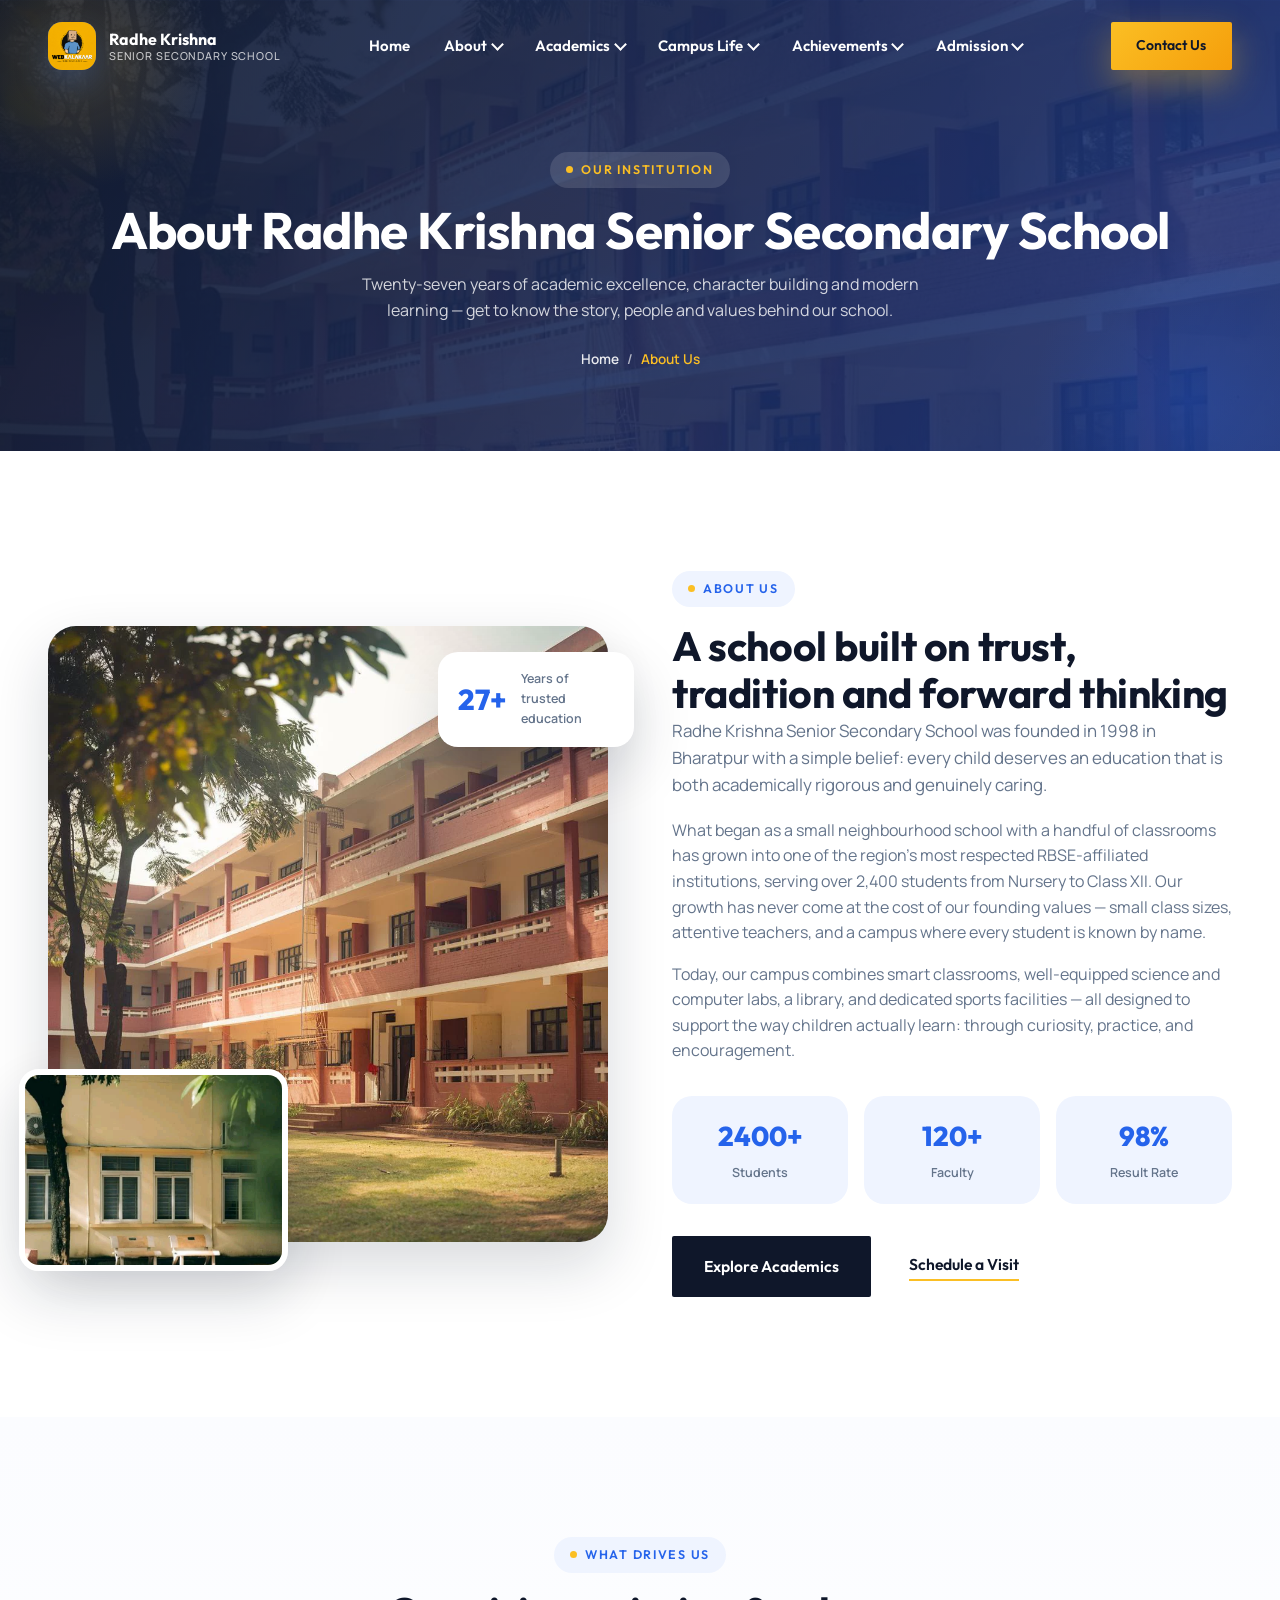
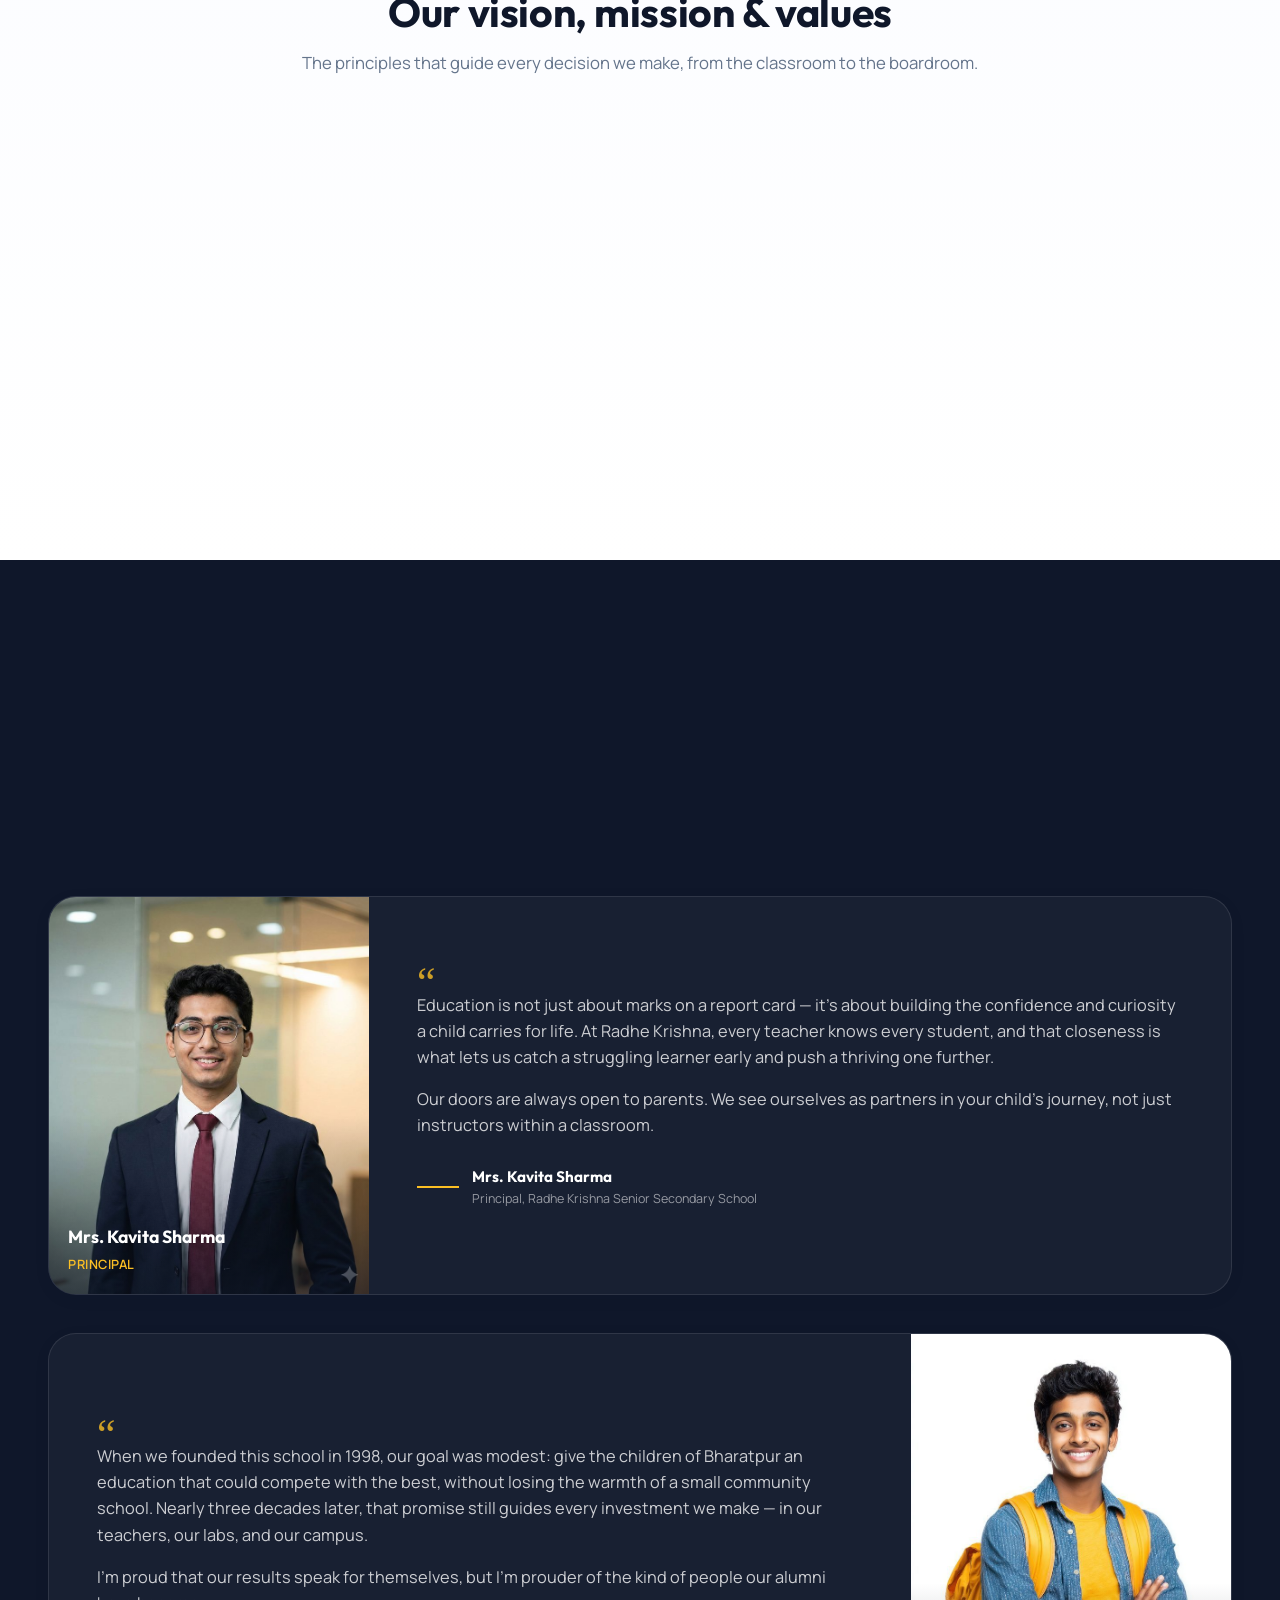
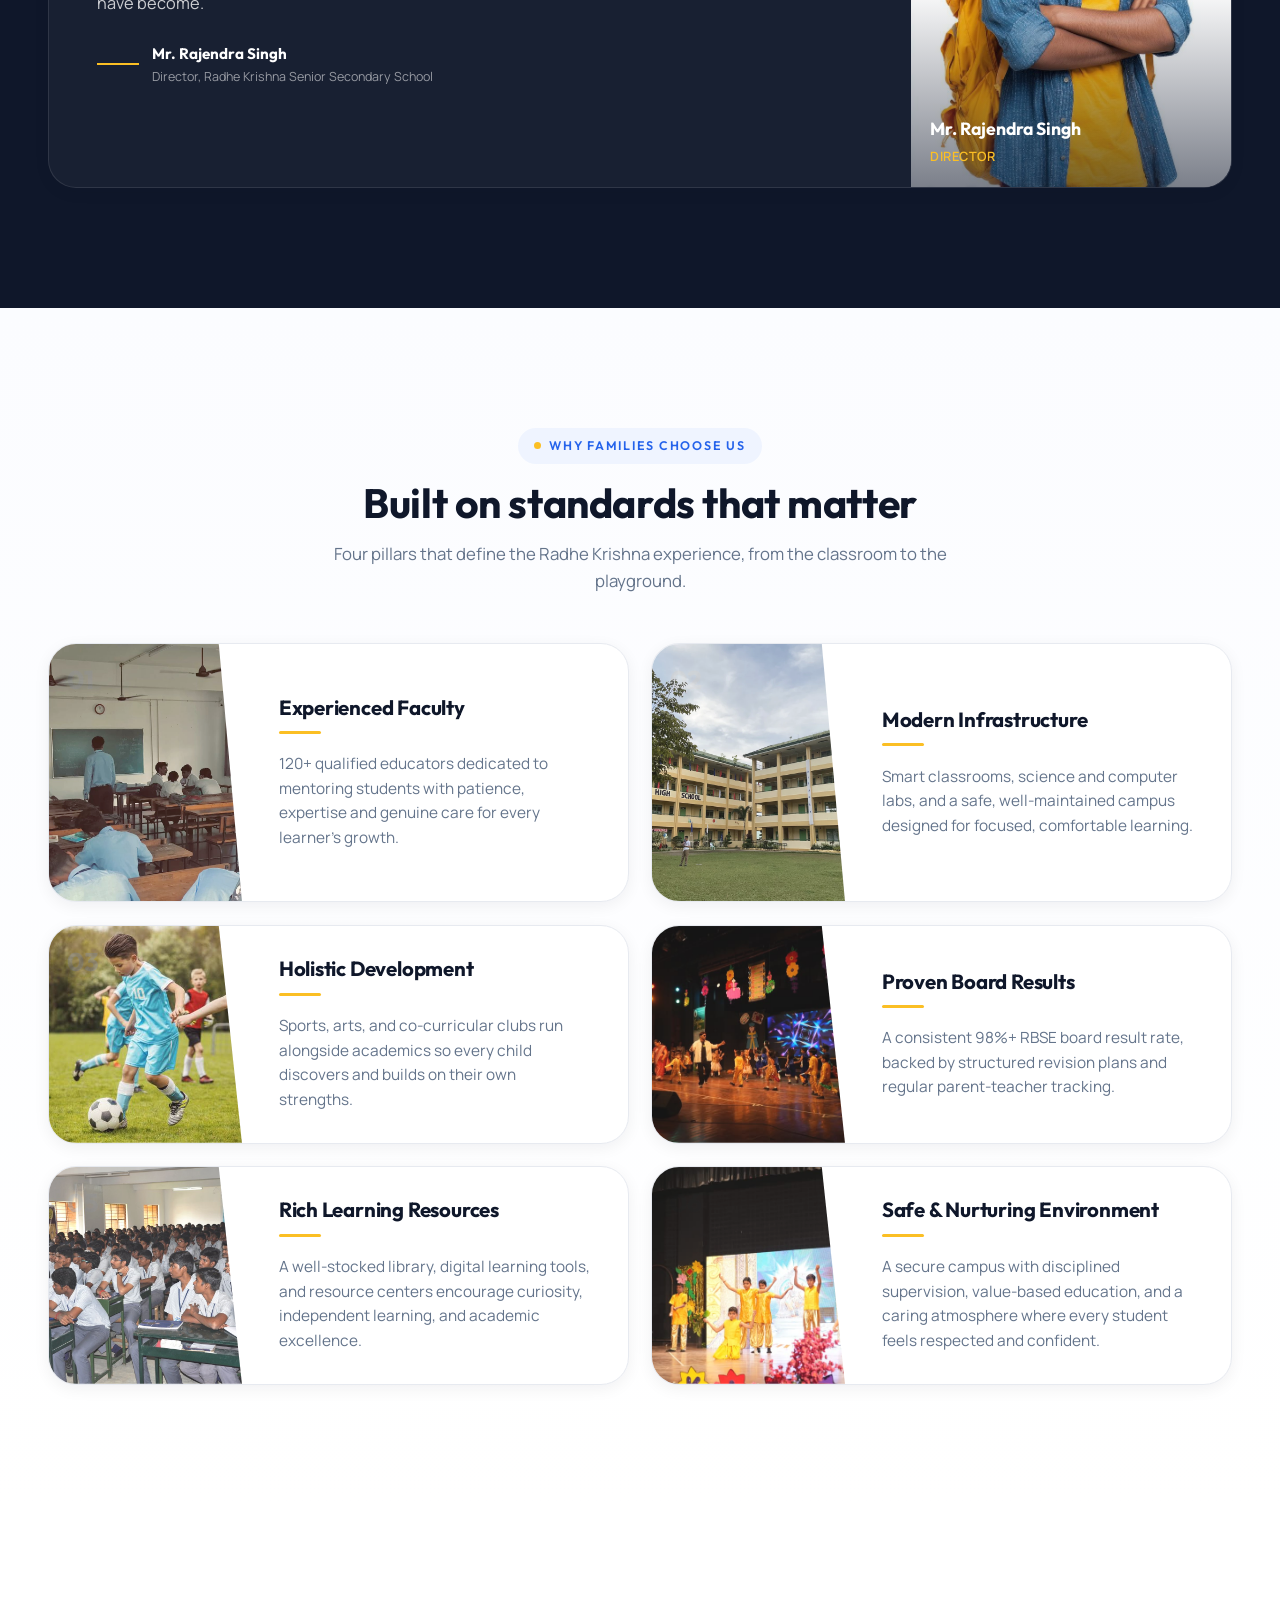
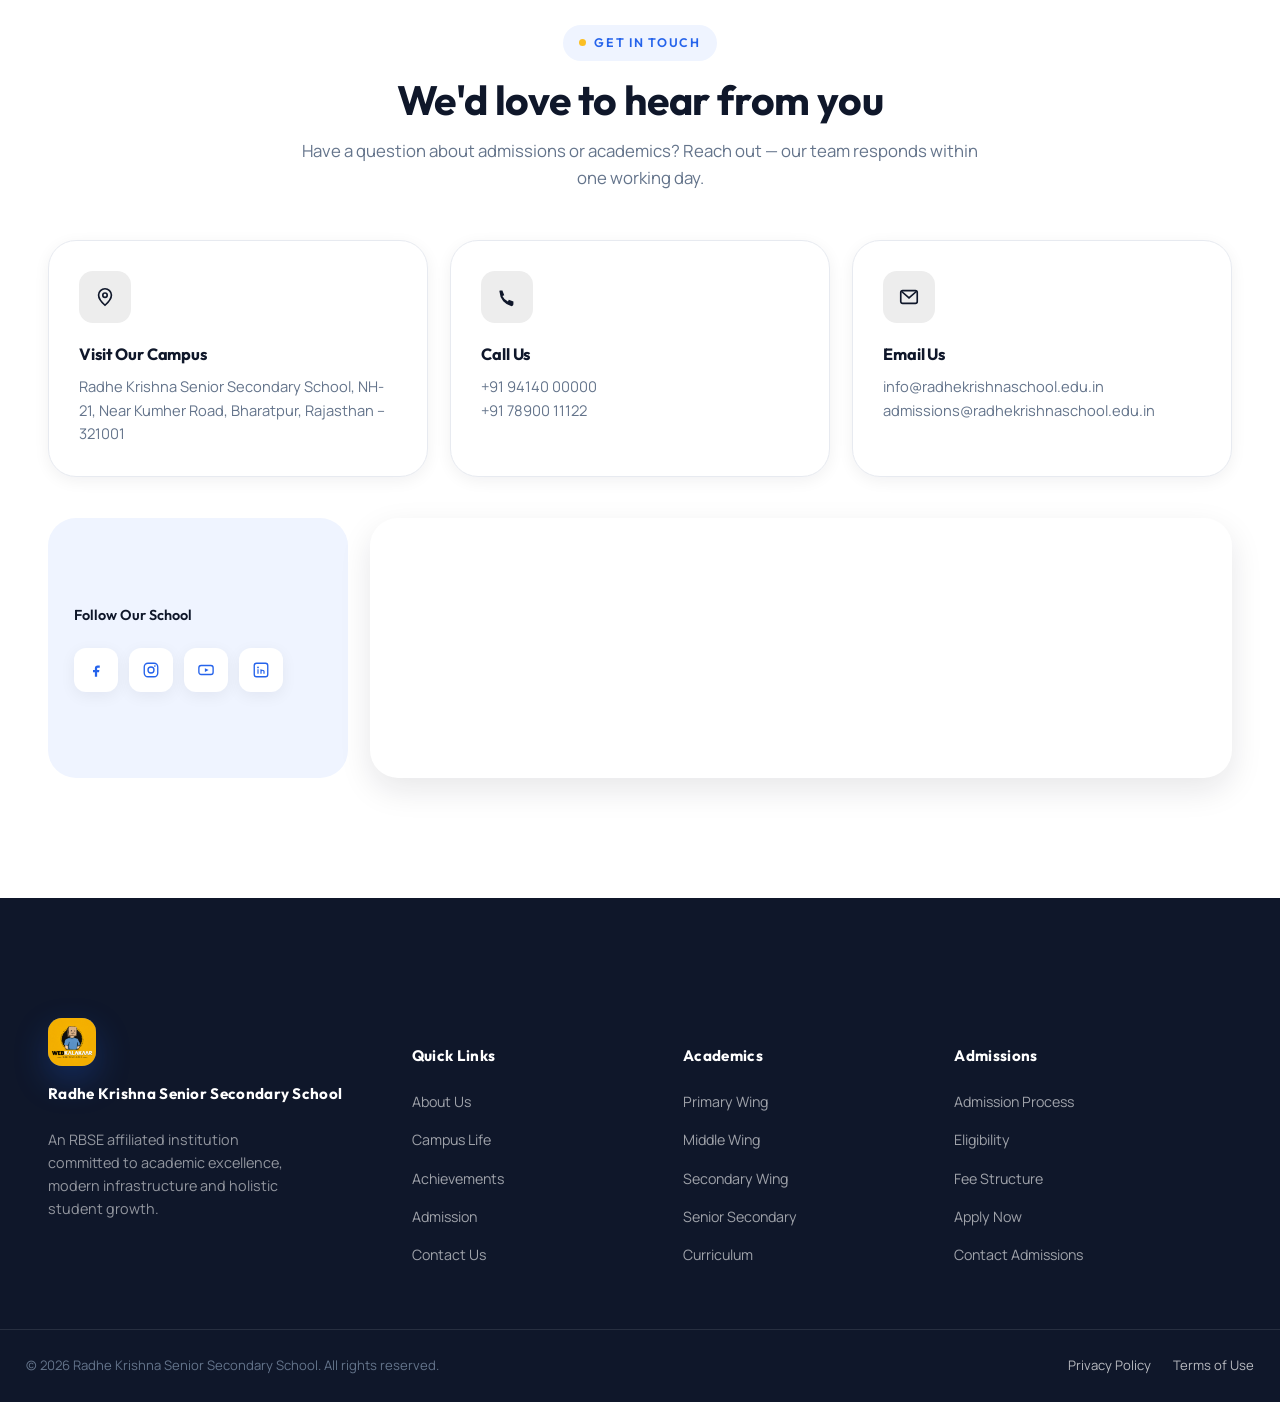
==== commit e3e8be0c: "gallery done" ====
--- a/about.html
+++ b/about.html
@@ -17,9 +17,23 @@
 
   <!-- ============================== LOADER ============================== -->
   <div class="loader" data-loader aria-hidden="false">
-    <div class="loader__mark">Radhe<span>Krishna</span></div>
-    <div class="loader__bar"></div>
-    <p class="loader__caption">Senior Secondary School</p>
+    <div class="loader__content">
+
+      <h1 class="loader__title">
+        Radhe <span>Krishna</span>
+      </h1>
+
+      <p class="loader__subtitle">
+        Senior Secondary School
+      </p>
+
+      <div class="loader__dots" aria-hidden="true">
+        <span></span>
+        <span></span>
+        <span></span>
+      </div>
+
+    </div>
   </div>
 
   <!-- ============================== NAVBAR ============================== -->
@@ -213,7 +227,7 @@
             <img src="schoolgallery/campus.webp" alt="Radhe Krishna Senior Secondary School campus building">
           </div>
           <div class="story__collage-float">
-            <img src="schoolgallery/classroom1.jpg" alt="Students learning in a modern classroom">
+            <img src="schoolgallery/campus4.webp" alt="Students learning in a modern classroom">
           </div>
         </div>
 
@@ -237,8 +251,8 @@
           </div>
 
           <div class="about__actions">
-            <a href="index.html#academics" class="btn btn-dark">Explore Academics</a>
-            <a href="index.html#contact" class="btn btn-ghost"><span>Schedule a Visit</span></a>
+            <a href="academics.html" class="btn btn-dark">Explore Academics</a>
+            <a href="#contact" class="btn btn-ghost"><span>Schedule a Visit</span></a>
           </div>
         </div>
       </div>
@@ -256,8 +270,8 @@
         <div class="values__grid">
           <article class="values__card card" data-reveal="up">
             <div class="icon"><svg width="24" height="24" viewBox="0 0 24 24" fill="none">
-                <circle cx="12" cy="12" r="8" stroke="#fff" stroke-width="2" />
-                <circle cx="12" cy="12" r="3" fill="#fff" />
+                <circle cx="12" cy="12" r="8" stroke="#0F172A" stroke-width="2" />
+                <circle cx="12" cy="12" r="3" fill="#0F172A" />
               </svg></div>
             <h3>Our Vision</h3>
             <p>To be the region's most trusted institution for academic excellence, character building and future-ready
@@ -275,7 +289,7 @@
 
           <article class="values__card card" data-reveal="up" style="--i:2">
             <div class="icon"><svg width="24" height="24" viewBox="0 0 24 24" fill="none">
-                <path d="M12 21c-4-3-8-6.5-8-11a5 5 0 019-3 5 5 0 019 3c0 4.5-4 8-8 11z" stroke="#fff"
+                <path d="M12 21c-4-3-8-6.5-8-11a5 5 0 019-3 5 5 0 019 3c0 4.5-4 8-8 11z" stroke="#0F172A"
                   stroke-width="2" />
               </svg></div>
             <h3>Our Core Values</h3>
@@ -298,7 +312,7 @@
         <div class="leaders__list">
           <article class="leader-card card" data-reveal="left">
             <div class="leader-card__media">
-              <img src="logo.png" alt="Portrait of the Principal of Radhe Krishna Senior Secondary School">
+              <img src="demoprofile/pfp2.jpg" alt="Portrait of the Principal of Radhe Krishna Senior Secondary School">
               <div class="leader-card__role"><b>Mrs. Kavita Sharma</b><span>Principal</span></div>
             </div>
             <div class="leader-card__body">
@@ -317,7 +331,7 @@
 
           <article class="leader-card card" data-reveal="right">
             <div class="leader-card__media">
-              <img src="logo.png" alt="Portrait of the Director of Radhe Krishna Senior Secondary School">
+              <img src="demoprofile/pfp6.jpg" alt="Portrait of the Director of Radhe Krishna Senior Secondary School">
               <div class="leader-card__role"><b>Mr. Rajendra Singh</b><span>Director</span></div>
             </div>
             <div class="leader-card__body">
@@ -339,7 +353,7 @@
     </section>
 
     <!-- ============================== WHY CHOOSE US (EXTENDED) ============================== -->
-  <section class="section why" id="why">
+    <section class="section why" id="why">
       <div class="container">
         <div class="section-head center" data-reveal="up">
           <span class="eyebrow">Why Families Choose Us</span>
@@ -396,26 +410,29 @@
             </div>
           </article>
           <article class="why__card card" data-reveal="up" style="--i:4">
-  <div class="why__card-media">
-    <span class="num">05</span>
-    <img src="schoolgallery/classroom3.jpg" alt="Students studying in the school library">
-  </div>
-  <div class="why__card-body">
-    <h3>Rich Learning Resources</h3>
-    <p>A well-stocked library, digital learning tools, and resource centers encourage curiosity, independent learning, and academic excellence.</p>
-  </div>
-</article>
-
-<article class="why__card card" data-reveal="up" style="--i:5">
-  <div class="why__card-media">
-    <span class="num">06</span>
-    <img src="schoolgallery/annual2.jpg" alt="Students participating in cultural and extracurricular activities">
-  </div>
-  <div class="why__card-body">
-    <h3>Safe & Nurturing Environment</h3>
-    <p>A secure campus with disciplined supervision, value-based education, and a caring atmosphere where every student feels respected and confident.</p>
-  </div>
-</article>
+            <div class="why__card-media">
+              <span class="num">05</span>
+              <img src="schoolgallery/classroom3.jpg" alt="Students studying in the school library">
+            </div>
+            <div class="why__card-body">
+              <h3>Rich Learning Resources</h3>
+              <p>A well-stocked library, digital learning tools, and resource centers encourage curiosity, independent
+                learning, and academic excellence.</p>
+            </div>
+          </article>
+
+          <article class="why__card card" data-reveal="up" style="--i:5">
+            <div class="why__card-media">
+              <span class="num">06</span>
+              <img src="schoolgallery/annual2.jpg"
+                alt="Students participating in cultural and extracurricular activities">
+            </div>
+            <div class="why__card-body">
+              <h3>Safe & Nurturing Environment</h3>
+              <p>A secure campus with disciplined supervision, value-based education, and a caring atmosphere where
+                every student feels respected and confident.</p>
+            </div>
+          </article>
         </div>
       </div>
     </section>
@@ -501,37 +518,37 @@
       </div>
 
       <div>
-  <h5>Quick Links</h5>
-  <ul>
-    <li><a href="about.html">About Us</a></li>
-    <li><a href="campuslife.html">Campus Life</a></li>
-    <li><a href="achievements.html">Achievements</a></li>
-    <li><a href="admission.html">Admission</a></li>
-    <li><a href="#contact">Contact Us</a></li>
-  </ul>
-</div>
-
-<div>
-  <h5>Academics</h5>
-  <ul>
-    <li><a href="academics.html#primary">Primary Wing</a></li>
-    <li><a href="academics.html#middle">Middle Wing</a></li>
-    <li><a href="academics.html#secondary">Secondary Wing</a></li>
-    <li><a href="academics.html#senior-secondary">Senior Secondary</a></li>
-    <li><a href="academics.html#curriculum">Curriculum</a></li>
-  </ul>
-</div>
-
-<div>
-  <h5>Admissions</h5>
-  <ul>
-    <li><a href="admission.html#adm-process">Admission Process</a></li>
-    <li><a href="admission.html#eligibility">Eligibility</a></li>
-    <li><a href="admission.html#fees">Fee Structure</a></li>
-    <li><a href="admission.html#admission-form">Apply Now</a></li>
-    <li><a href="#contact">Contact Admissions</a></li>
-  </ul>
-</div>
+        <h5>Quick Links</h5>
+        <ul>
+          <li><a href="about.html">About Us</a></li>
+          <li><a href="campuslife.html">Campus Life</a></li>
+          <li><a href="achievements.html">Achievements</a></li>
+          <li><a href="admission.html">Admission</a></li>
+          <li><a href="#contact">Contact Us</a></li>
+        </ul>
+      </div>
+
+      <div>
+        <h5>Academics</h5>
+        <ul>
+          <li><a href="academics.html#primary">Primary Wing</a></li>
+          <li><a href="academics.html#middle">Middle Wing</a></li>
+          <li><a href="academics.html#secondary">Secondary Wing</a></li>
+          <li><a href="academics.html#senior-secondary">Senior Secondary</a></li>
+          <li><a href="academics.html#curriculum">Curriculum</a></li>
+        </ul>
+      </div>
+
+      <div>
+        <h5>Admissions</h5>
+        <ul>
+          <li><a href="admission.html#adm-process">Admission Process</a></li>
+          <li><a href="admission.html#eligibility">Eligibility</a></li>
+          <li><a href="admission.html#fees">Fee Structure</a></li>
+          <li><a href="admission.html#admission-form">Apply Now</a></li>
+          <li><a href="#contact">Contact Admissions</a></li>
+        </ul>
+      </div>
     </div>
 
     <div class="container footer__bottom">
--- a/css/style.css
+++ b/css/style.css
@@ -403,68 +403,126 @@
 .back-to-top:hover {
   transform: translateY(-4px);
 }
-
-/* ============================== 0. LOADER ================================ */
+/* ==========================================================================
+   LOADER
+   ========================================================================== */
+
 .loader {
-  position: fixed;
-  inset: 0;
-  z-index: 9999;
-  background: var(--color-primary);
-  display: flex;
-  align-items: center;
-  justify-content: center;
-  flex-direction: column;
-  gap: 1.4rem;
-  transition:
-    opacity 0.7s var(--ease-soft),
-    visibility 0.7s var(--ease-soft);
-}
-.loader.loader-hidden {
-  opacity: 0;
-  visibility: hidden;
-  pointer-events: none;
-}
-.loader__mark {
-  font-family: var(--font-display);
-  font-weight: 800;
-  font-size: 2.6rem;
-  color: #fff;
-  letter-spacing: 0.02em;
-  display: flex;
-  gap: 0.15em;
-}
-.loader__mark span {
-  color: var(--color-gold);
-}
-.loader__bar {
-  width: 220px;
-  height: 3px;
-  border-radius: var(--r-pill);
-  background: rgba(255, 255, 255, 0.15);
-  overflow: hidden;
-}
-.loader__bar::after {
-  content: "";
-  display: block;
-  height: 100%;
-  width: 40%;
-  border-radius: var(--r-pill);
-  background: var(--grad-gold);
-  animation: loaderMove 1.1s ease-in-out infinite;
-}
-@keyframes loaderMove {
-  0% {
-    transform: translateX(-100%);
-  }
-  100% {
-    transform: translateX(340%);
-  }
-}
-.loader__caption {
-  color: rgba(255, 255, 255, 0.55);
-  font-size: 0.8rem;
-  letter-spacing: 0.18em;
-  text-transform: uppercase;
+    position: fixed;
+    inset: 0;
+    z-index: 99999;
+
+    display: flex;
+    justify-content: center;
+    align-items: center;
+
+    background: #ffffff;
+
+    transition:
+        opacity .7s ease,
+        visibility .7s ease;
+}
+
+.loader-hidden {
+    opacity: 0;
+    visibility: hidden;
+    pointer-events: none;
+}
+
+.loader__content {
+    display: flex;
+    flex-direction: column;
+    align-items: center;
+    text-align: center;
+}
+
+.loader__title {
+    margin: 0;
+
+    font-size: clamp(2rem, 5vw, 3.6rem);
+    font-weight: 800;
+    letter-spacing: .06em;
+    text-transform: uppercase;
+
+    color: #1E3A8A;
+
+    opacity: 0;
+    transform: translateY(18px);
+
+    animation: loaderFadeUp .8s ease forwards;
+}
+
+.loader__title span {
+    color: #F59E0B;
+}
+
+.loader__subtitle {
+    margin-top: .75rem;
+
+    font-size: .95rem;
+    font-weight: 500;
+    letter-spacing: .22em;
+    text-transform: uppercase;
+
+    color: #6B7280;
+
+    opacity: 0;
+
+    animation: loaderFadeUp .8s ease .15s forwards;
+}
+
+.loader__dots {
+    display: flex;
+    gap: .6rem;
+    margin-top: 2rem;
+
+    opacity: 0;
+
+    animation: loaderFadeUp .8s ease .3s forwards;
+}
+
+.loader__dots span {
+    width: 12px;
+    height: 12px;
+
+    border-radius: 50%;
+
+    background: #1E3A8A;
+
+    animation: loaderBounce 1.2s infinite ease-in-out;
+}
+
+.loader__dots span:nth-child(2) {
+    animation-delay: .15s;
+}
+
+.loader__dots span:nth-child(3) {
+    animation-delay: .3s;
+}
+
+@keyframes loaderBounce {
+
+    0%,
+    80%,
+    100% {
+        transform: translateY(0);
+        opacity: .35;
+    }
+
+    40% {
+        transform: translateY(-10px);
+        opacity: 1;
+    }
+
+}
+
+@keyframes loaderFadeUp {
+
+    to {
+        opacity: 1;
+        transform: translateY(0);
+    }
+
 }
 
 /* ============================== 1. NAVBAR ================================ */
--- a/css/about.css
+++ b/css/about.css
@@ -50,10 +50,10 @@
 .values__card{ padding: 2.2rem 2rem; text-align: left; }
 .values__card .icon{
   width: 56px; height: 56px; border-radius: 16px; display: flex; align-items: center; justify-content: center;
-  margin-bottom: 1.3rem; background: var(--grad-blue); box-shadow: var(--shadow-blue);
+  color: black;
+  margin-bottom: 1.3rem;  box-shadow: var(--shadow-blue);
 }
-.values__card:nth-child(2) .icon{ background: var(--grad-gold); box-shadow: var(--shadow-gold); }
-.values__card:nth-child(3) .icon{ background: linear-gradient(135deg,#111827,#334155); }
+
 .values__card h3{ margin-bottom: .7rem; }
 
 @media (max-width: 860px){
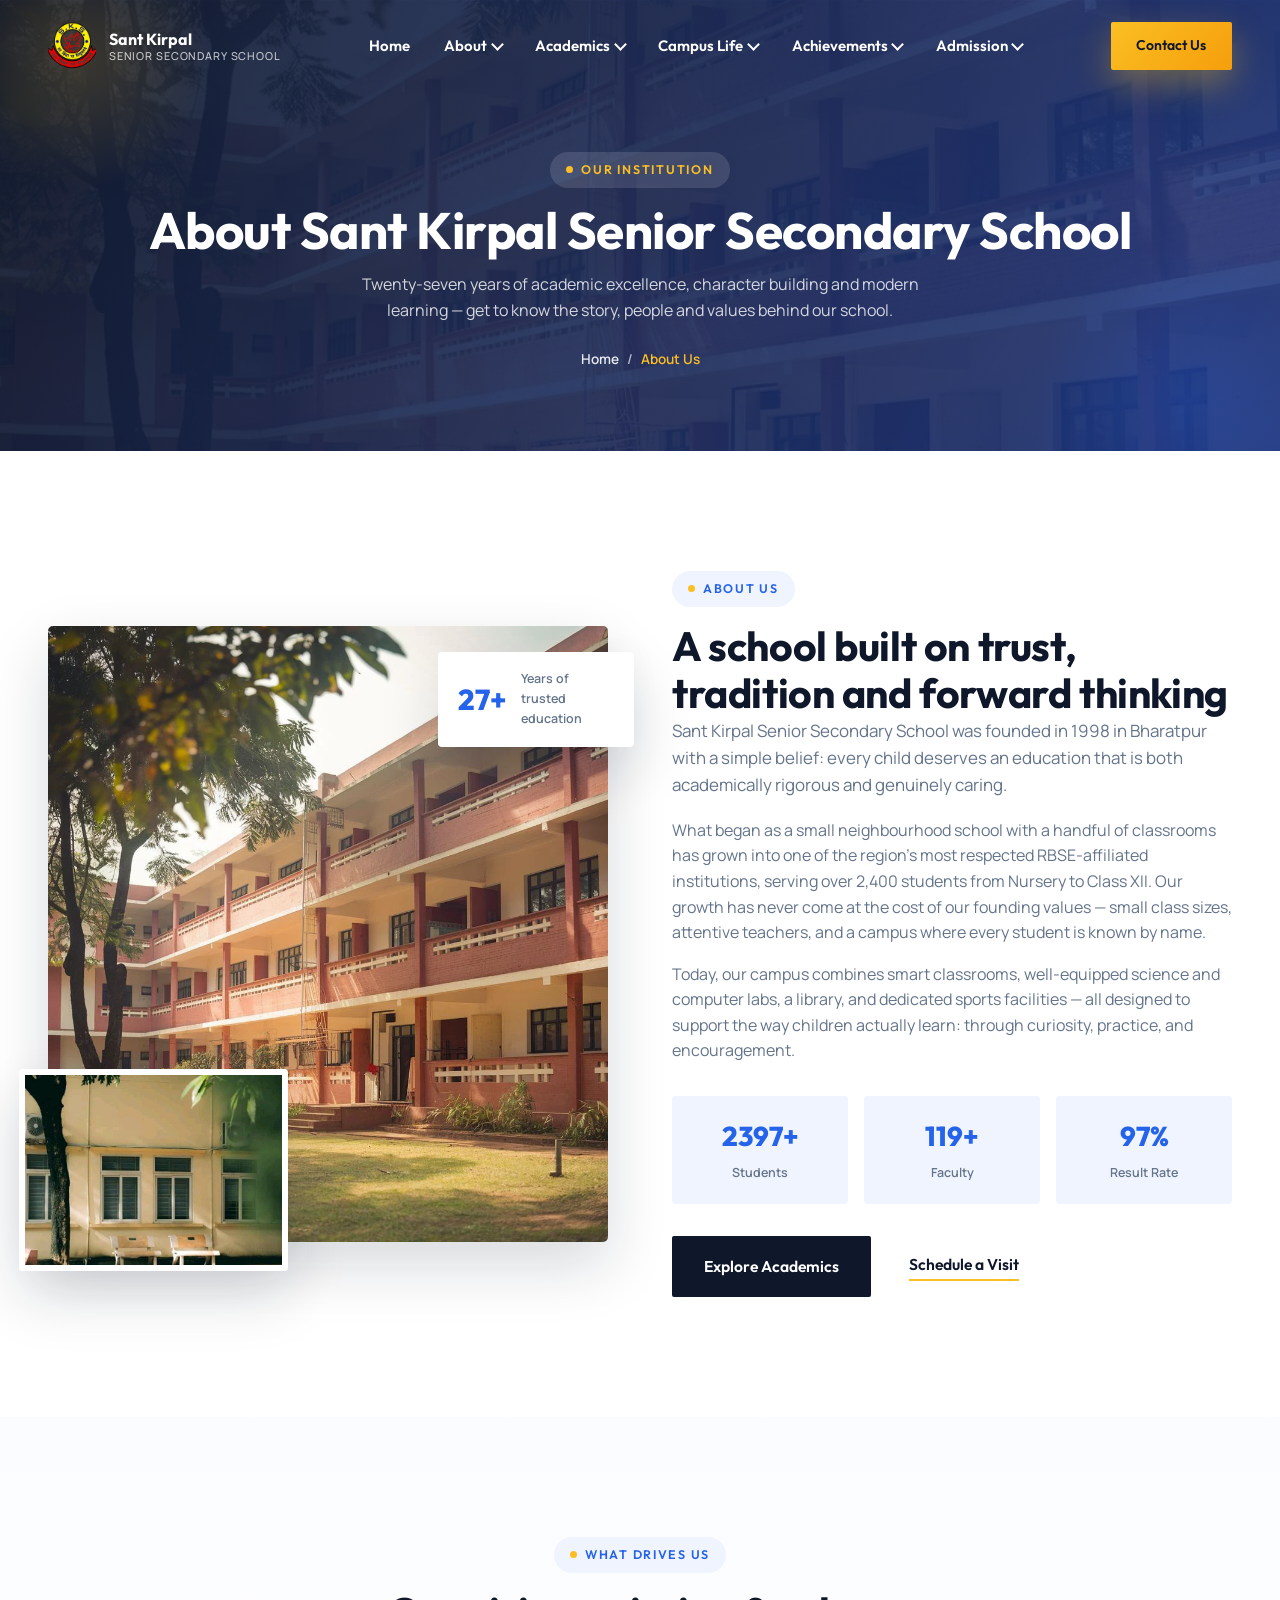
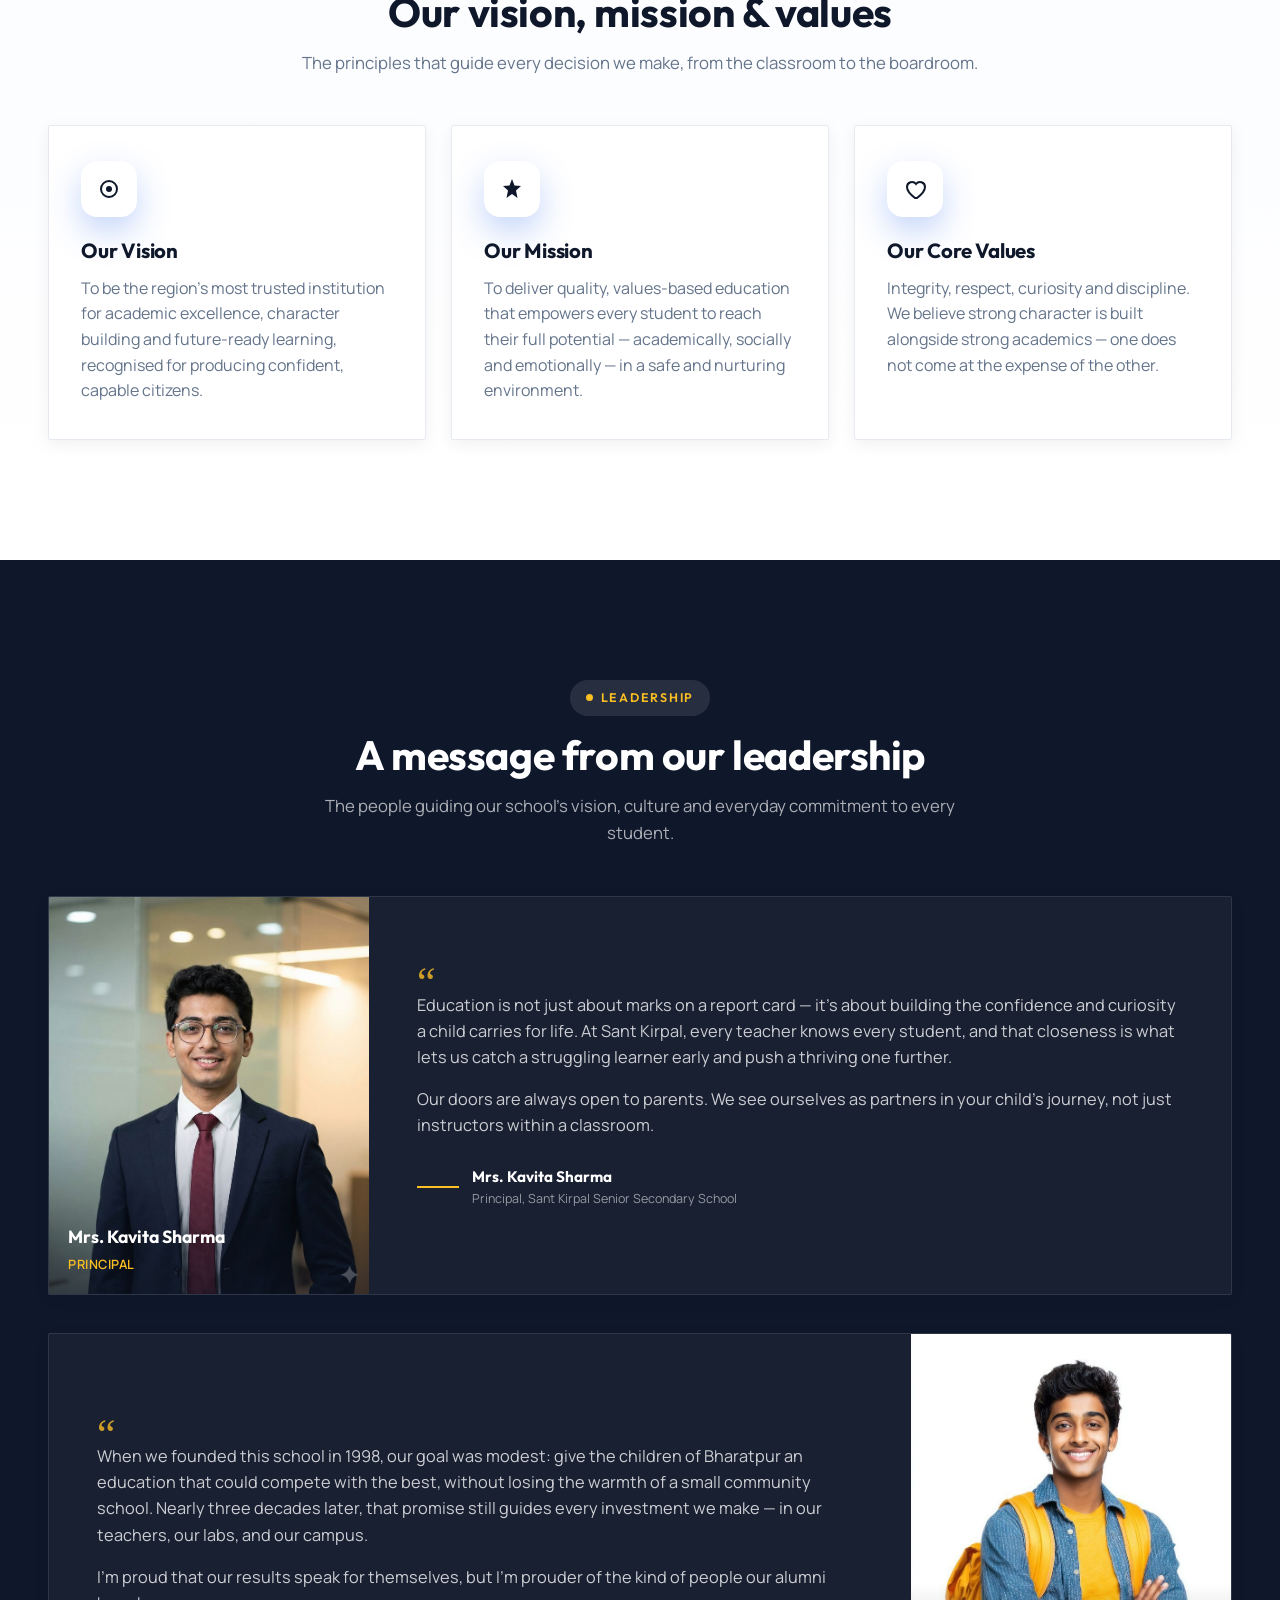
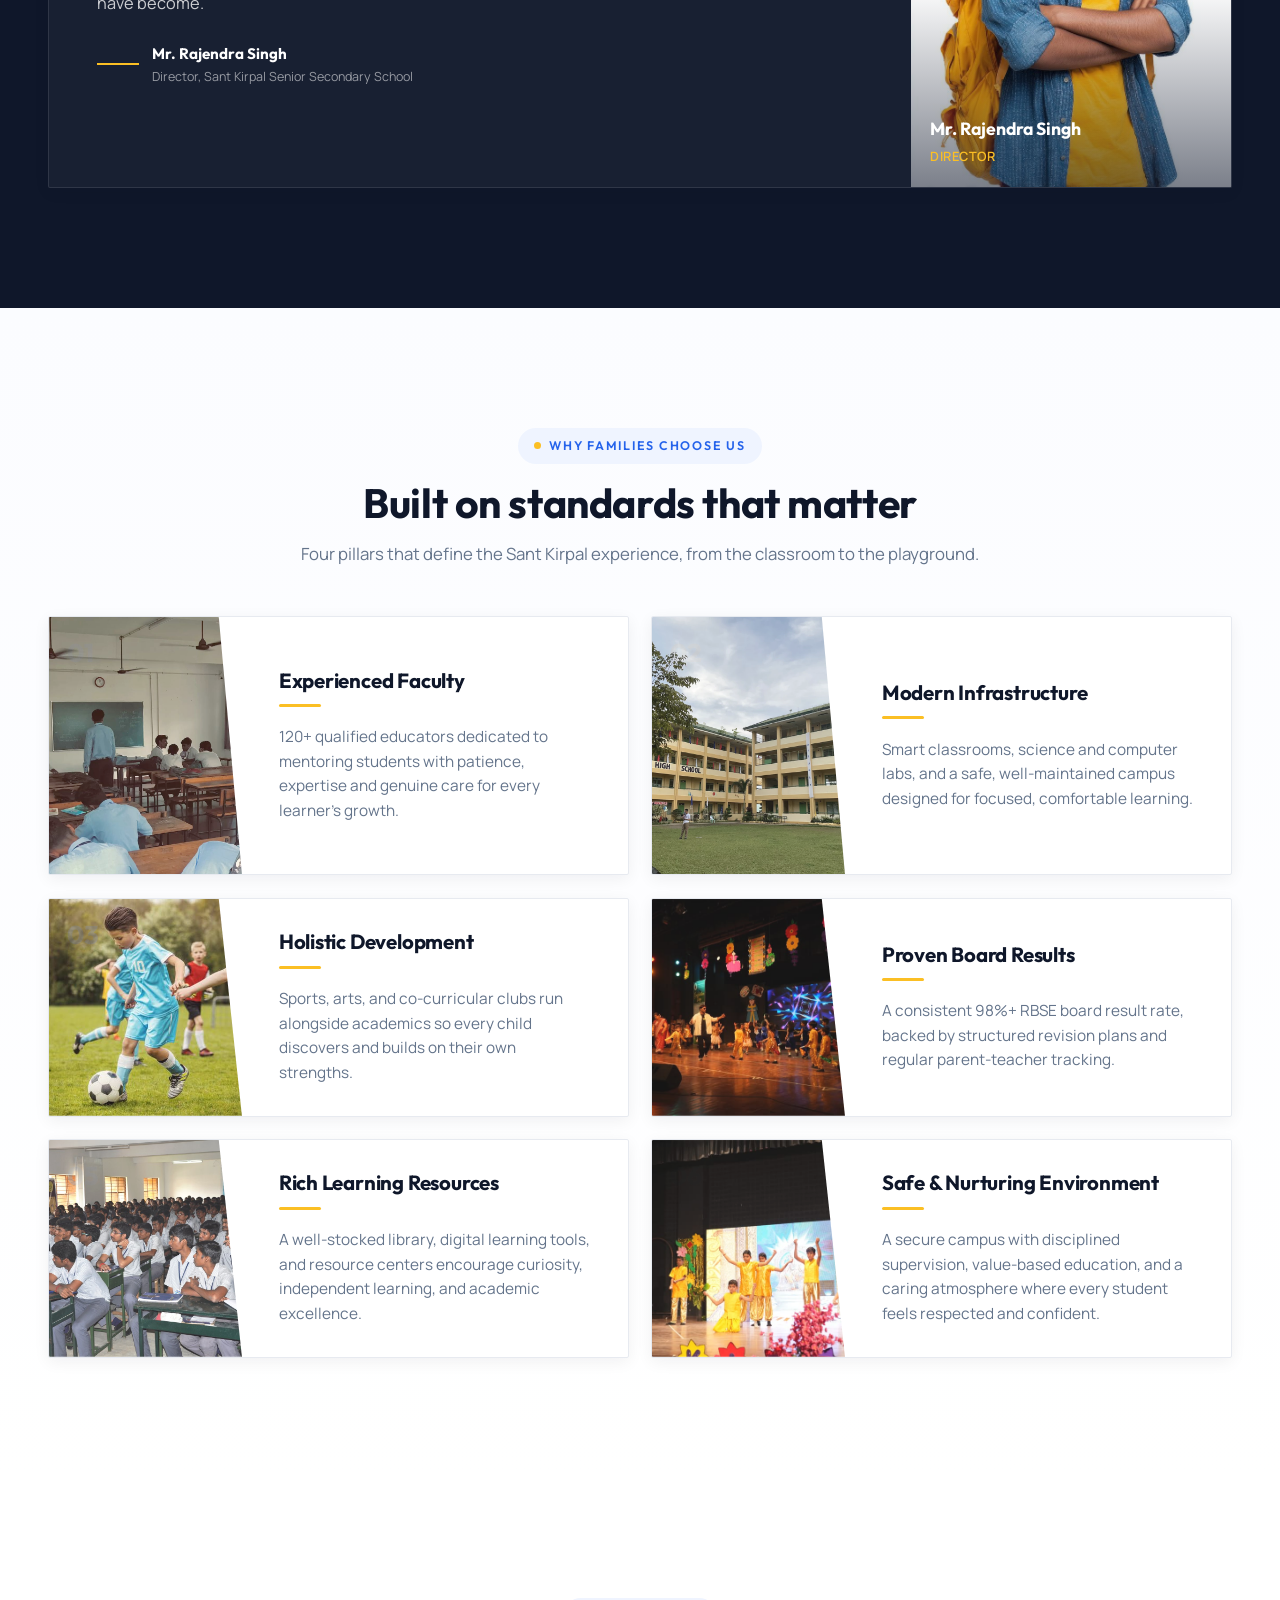
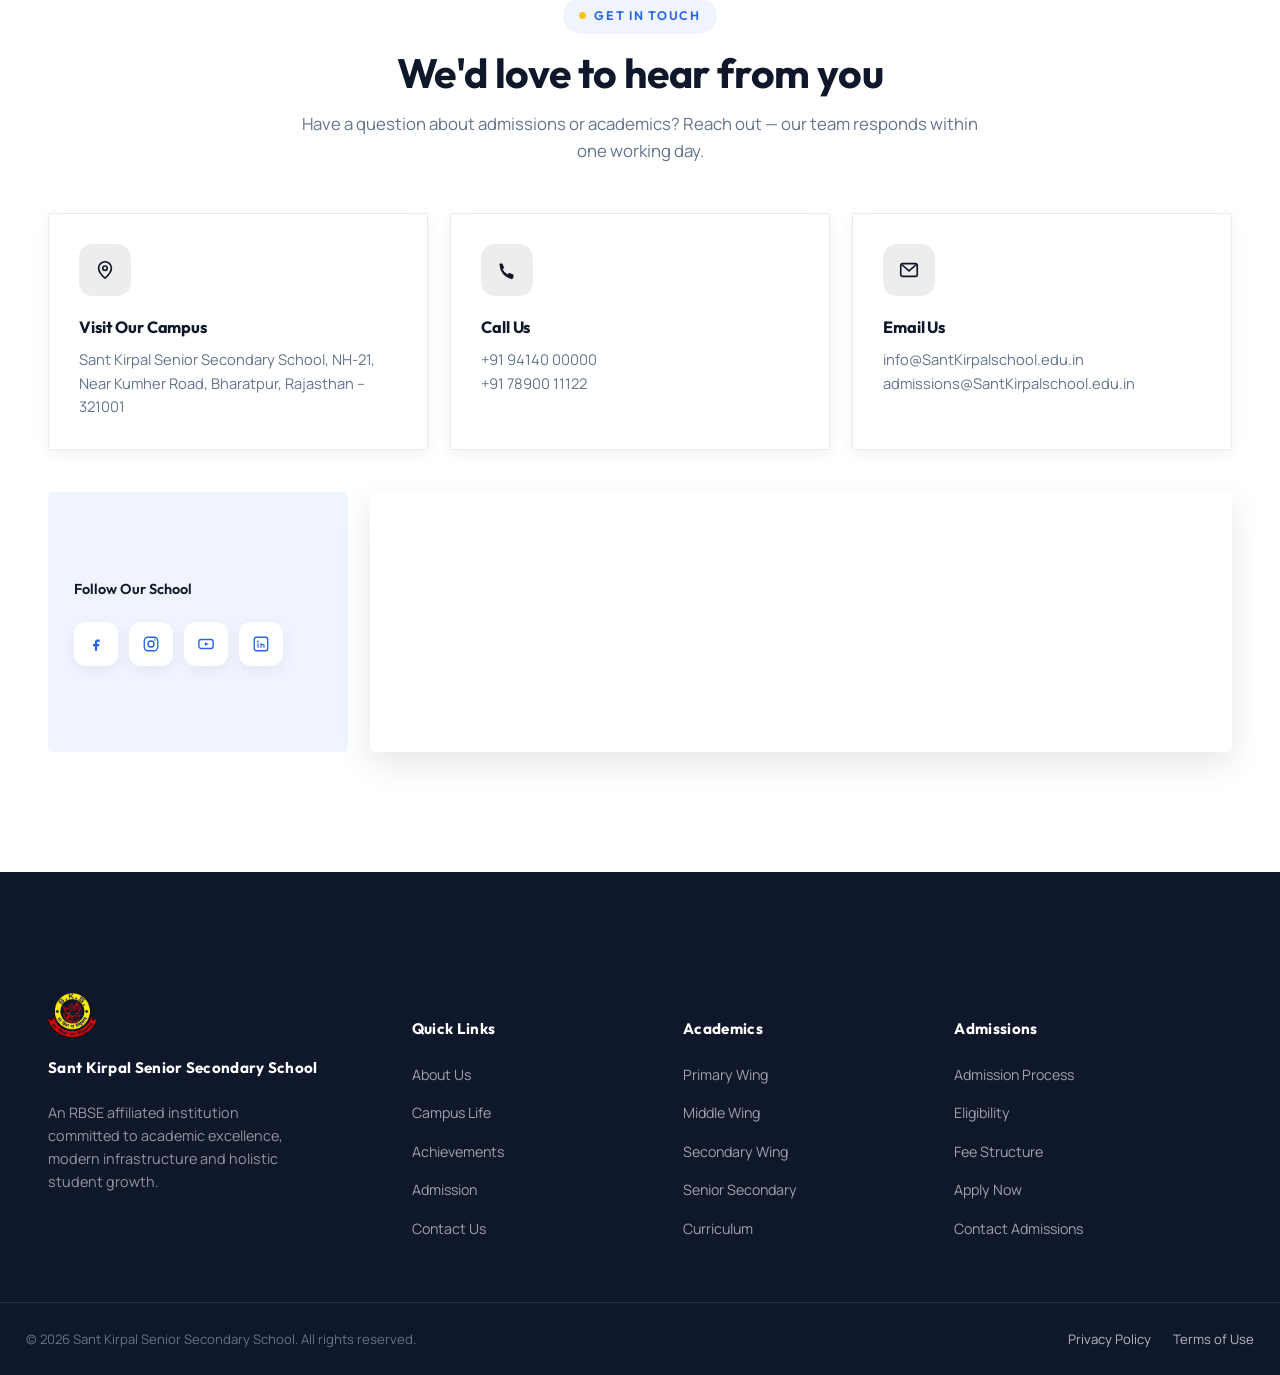
==== commit 3c9e1054: "ready" ====
--- a/about.html
+++ b/about.html
@@ -4,9 +4,11 @@
 <head>
   <meta charset="UTF-8">
   <meta name="viewport" content="width=device-width, initial-scale=1.0">
-  <title>About Us | Radhe Krishna Senior Secondary School | RBSE Affiliated</title>
+  <title>About Us | Sant Kirpal Senior Secondary School | RBSE Affiliated</title>
   <meta name="description"
-    content="Learn about Radhe Krishna Senior Secondary School's story, vision, mission, values, and read messages from our Principal and Director.">
+    content="Learn about Sant Kirpal Senior Secondary School's story, vision, mission, values, and read messages from our Principal and Director.">
+        <link rel="icon" type="image/png" href="sks.png">
+
   <link rel="preconnect" href="https://fonts.googleapis.com">
   <link rel="stylesheet" href="css/style.css">
   <link rel="stylesheet" href="css/home.css">
@@ -20,7 +22,7 @@
     <div class="loader__content">
 
       <h1 class="loader__title">
-        Radhe <span>Krishna</span>
+        Sant <span>Kirpal</span>
       </h1>
 
       <p class="loader__subtitle">
@@ -40,8 +42,8 @@
   <header class="navbar" data-navbar>
     <div class="container navbar__inner">
       <a href="index.html" class="navbar__brand">
-        <div class="navbar__logo"><img src="logo.png" alt=""></div>
-        <div class="navbar__title">Radhe Krishna <small>Senior Secondary School</small></div>
+        <div class="navbar__logo"><img src="sks.png" alt=""></div>
+        <div class="navbar__title">Sant Kirpal <small>Senior Secondary School</small></div>
       </a>
 
       <nav aria-label="Primary">
@@ -208,7 +210,7 @@
       <div class="page-banner__shape page-banner__shape--2"></div>
       <div class="container page-banner__inner">
         <span class="eyebrow">Our Institution</span>
-        <h1>About Radhe Krishna Senior Secondary School</h1>
+        <h1>About Sant Kirpal Senior Secondary School</h1>
         <p>Twenty-seven years of academic excellence, character building and modern learning — get to know the story,
           people and values behind our school.</p>
         <div class="breadcrumb"><a href="index.html">Home</a> / <span>About Us</span></div>
@@ -224,7 +226,7 @@
             <span>Years of trusted education</span>
           </div>
           <div class="story__collage-main">
-            <img src="schoolgallery/campus.webp" alt="Radhe Krishna Senior Secondary School campus building">
+            <img src="schoolgallery/campus.webp" alt="Sant Kirpal Senior Secondary School campus building">
           </div>
           <div class="story__collage-float">
             <img src="schoolgallery/campus4.webp" alt="Students learning in a modern classroom">
@@ -234,7 +236,7 @@
         <div class="story__content" data-reveal="right">
           <span class="eyebrow">About Us</span>
           <h2>A school built on trust, tradition and forward thinking</h2>
-          <p class="lead">Radhe Krishna Senior Secondary School was founded in 1998 in Bharatpur with a simple belief:
+          <p class="lead">Sant Kirpal Senior Secondary School was founded in 1998 in Bharatpur with a simple belief:
             every child deserves an education that is both academically rigorous and genuinely caring.</p>
           <p>What began as a small neighbourhood school with a handful of classrooms has grown into one of the region's
             most respected RBSE-affiliated institutions, serving over 2,400 students from Nursery to Class XII. Our
@@ -312,26 +314,26 @@
         <div class="leaders__list">
           <article class="leader-card card" data-reveal="left">
             <div class="leader-card__media">
-              <img src="demoprofile/pfp2.jpg" alt="Portrait of the Principal of Radhe Krishna Senior Secondary School">
+              <img src="demoprofile/pfp2.jpg" alt="Portrait of the Principal of Sant Kirpal Senior Secondary School">
               <div class="leader-card__role"><b>Mrs. Kavita Sharma</b><span>Principal</span></div>
             </div>
             <div class="leader-card__body">
               <span class="leader-card__quote">&ldquo;</span>
               <p>Education is not just about marks on a report card — it's about building the confidence and curiosity a
-                child carries for life. At Radhe Krishna, every teacher knows every student, and that closeness is what
+                child carries for life. At Sant Kirpal, every teacher knows every student, and that closeness is what
                 lets us catch a struggling learner early and push a thriving one further.</p>
               <p>Our doors are always open to parents. We see ourselves as partners in your child's journey, not just
                 instructors within a classroom.</p>
               <div class="leader-card__sign">
                 <div class="line"></div>
-                <div><b>Mrs. Kavita Sharma</b><span>Principal, Radhe Krishna Senior Secondary School</span></div>
+                <div><b>Mrs. Kavita Sharma</b><span>Principal, Sant Kirpal Senior Secondary School</span></div>
               </div>
             </div>
           </article>
 
           <article class="leader-card card" data-reveal="right">
             <div class="leader-card__media">
-              <img src="demoprofile/pfp6.jpg" alt="Portrait of the Director of Radhe Krishna Senior Secondary School">
+              <img src="demoprofile/pfp6.jpg" alt="Portrait of the Director of Sant Kirpal Senior Secondary School">
               <div class="leader-card__role"><b>Mr. Rajendra Singh</b><span>Director</span></div>
             </div>
             <div class="leader-card__body">
@@ -344,7 +346,7 @@
                 become.</p>
               <div class="leader-card__sign">
                 <div class="line"></div>
-                <div><b>Mr. Rajendra Singh</b><span>Director, Radhe Krishna Senior Secondary School</span></div>
+                <div><b>Mr. Rajendra Singh</b><span>Director, Sant Kirpal Senior Secondary School</span></div>
               </div>
             </div>
           </article>
@@ -358,7 +360,7 @@
         <div class="section-head center" data-reveal="up">
           <span class="eyebrow">Why Families Choose Us</span>
           <h2>Built on standards that matter</h2>
-          <p>Four pillars that define the Radhe Krishna experience, from the classroom to the playground.</p>
+          <p>Four pillars that define the Sant Kirpal experience, from the classroom to the playground.</p>
         </div>
 
         <div class="why__grid" data-stagger>
@@ -454,7 +456,7 @@
                 <circle cx="12" cy="10" r="2.4" stroke="#0F172A" stroke-width="1.8" />
               </svg></div>
             <h4>Visit Our Campus</h4>
-            <p>Radhe Krishna Senior Secondary School, NH-21, Near Kumher Road, Bharatpur, Rajasthan – 321001</p>
+            <p>Sant Kirpal Senior Secondary School, NH-21, Near Kumher Road, Bharatpur, Rajasthan – 321001</p>
           </div>
           <div class="contact-card card" data-reveal="up" style="--i:1">
             <div class="icon"><svg width="22" height="22" viewBox="0 0 24 24" fill="none">
@@ -470,7 +472,7 @@
                 <path d="M4 6l8 7 8-7" stroke="#0F172A" stroke-width="1.8" />
               </svg></div>
             <h4>Email Us</h4>
-            <p>info@radhekrishnaschool.edu.in<br>admissions@radhekrishnaschool.edu.in</p>
+            <p>info@SantKirpalschool.edu.in<br>admissions@SantKirpalschool.edu.in</p>
           </div>
         </div>
 
@@ -511,8 +513,8 @@
   <footer class="footer">
     <div class="container footer__top">
       <div class="footer__brand">
-        <div class="navbar__logo"><img src="logo.png" alt=""></div>
-        <h5 style="margin-top:1rem;">Radhe Krishna Senior Secondary School</h5>
+        <div class="navbar__logo"><img src="sks.png" alt=""></div>
+        <h5 style="margin-top:1rem;">Sant Kirpal Senior Secondary School</h5>
         <p>An RBSE affiliated institution committed to academic excellence, modern infrastructure and holistic student
           growth.</p>
       </div>
@@ -552,7 +554,7 @@
     </div>
 
     <div class="container footer__bottom">
-      <p>© <span data-year>2026</span> Radhe Krishna Senior Secondary School. All rights reserved.</p>
+      <p>© <span data-year>2026</span> Sant Kirpal Senior Secondary School. All rights reserved.</p>
       <div class="legal">
         <a href="#">Privacy Policy</a>
         <a href="#">Terms of Use</a>
--- a/css/style.css
+++ b/css/style.css
@@ -1,5 +1,5 @@
 /* ==========================================================================
-   RADHE KRISHNA SENIOR SECONDARY SCHOOL — CORE STYLESHEET
+   Sant Kirpal SENIOR SECONDARY SCHOOL — CORE STYLESHEET
    Variables, reset, typography, buttons, shared utility classes
    ========================================================================== */
 
@@ -34,9 +34,9 @@
   --font-body: "Manrope", sans-serif;
 
   /* ---- Radius ---- */
-  --r-sm: 14px;
-  --r-md: 20px;
-  --r-lg: 28px;
+  --r-sm: 2px;
+  --r-md: 4px;
+  --r-lg: 5px;
   --r-pill: 999px;
 
   /* ---- Shadow ---- */
@@ -113,8 +113,8 @@
   background: var(--color-bg);
   line-height: 1.6;
   -webkit-font-smoothing: antialiased;
-  overflow-x: hidden; 
-   overflow-x: clip;
+  overflow-x: hidden;
+  overflow-x: clip;
 }
 
 /* Focus visibility for accessibility */
@@ -311,7 +311,7 @@
 .card {
   background: var(--color-card);
   border: 1px solid var(--color-border);
-  border-radius: var(--r-lg);
+  border-radius: var(--r-sm);
   box-shadow: var(--shadow-sm);
   transition:
     transform 0.45s var(--ease-soft),
@@ -408,121 +408,117 @@
    ========================================================================== */
 
 .loader {
-    position: fixed;
-    inset: 0;
-    z-index: 99999;
-
-    display: flex;
-    justify-content: center;
-    align-items: center;
-
-    background: #ffffff;
-
-    transition:
-        opacity .7s ease,
-        visibility .7s ease;
+  position: fixed;
+  inset: 0;
+  z-index: 99999;
+
+  display: flex;
+  justify-content: center;
+  align-items: center;
+
+  background: #ffffff;
+
+  transition:
+    opacity 0.7s ease,
+    visibility 0.7s ease;
 }
 
 .loader-hidden {
-    opacity: 0;
-    visibility: hidden;
-    pointer-events: none;
+  opacity: 0;
+  visibility: hidden;
+  pointer-events: none;
 }
 
 .loader__content {
-    display: flex;
-    flex-direction: column;
-    align-items: center;
-    text-align: center;
+  display: flex;
+  flex-direction: column;
+  align-items: center;
+  text-align: center;
 }
 
 .loader__title {
-    margin: 0;
-
-    font-size: clamp(2rem, 5vw, 3.6rem);
-    font-weight: 800;
-    letter-spacing: .06em;
-    text-transform: uppercase;
-
-    color: #1E3A8A;
-
-    opacity: 0;
-    transform: translateY(18px);
-
-    animation: loaderFadeUp .8s ease forwards;
+  margin: 0;
+
+  font-size: clamp(2rem, 5vw, 3.6rem);
+  font-weight: 800;
+  letter-spacing: 0.06em;
+  text-transform: uppercase;
+
+  color: #1e3a8a;
+
+  opacity: 0;
+  transform: translateY(18px);
+
+  animation: loaderFadeUp 0.8s ease forwards;
 }
 
 .loader__title span {
-    color: #F59E0B;
+  color: #f59e0b;
 }
 
 .loader__subtitle {
-    margin-top: .75rem;
-
-    font-size: .95rem;
-    font-weight: 500;
-    letter-spacing: .22em;
-    text-transform: uppercase;
-
-    color: #6B7280;
-
-    opacity: 0;
-
-    animation: loaderFadeUp .8s ease .15s forwards;
+  margin-top: 0.75rem;
+
+  font-size: 0.95rem;
+  font-weight: 500;
+  letter-spacing: 0.22em;
+  text-transform: uppercase;
+
+  color: #6b7280;
+
+  opacity: 0;
+
+  animation: loaderFadeUp 0.8s ease 0.15s forwards;
 }
 
 .loader__dots {
-    display: flex;
-    gap: .6rem;
-    margin-top: 2rem;
-
-    opacity: 0;
-
-    animation: loaderFadeUp .8s ease .3s forwards;
+  display: flex;
+  gap: 0.6rem;
+  margin-top: 2rem;
+
+  opacity: 0;
+
+  animation: loaderFadeUp 0.8s ease 0.3s forwards;
 }
 
 .loader__dots span {
-    width: 12px;
-    height: 12px;
-
-    border-radius: 50%;
-
-    background: #1E3A8A;
-
-    animation: loaderBounce 1.2s infinite ease-in-out;
+  width: 12px;
+  height: 12px;
+
+  border-radius: 50%;
+
+  background: #1e3a8a;
+
+  animation: loaderBounce 1.2s infinite ease-in-out;
 }
 
 .loader__dots span:nth-child(2) {
-    animation-delay: .15s;
+  animation-delay: 0.15s;
 }
 
 .loader__dots span:nth-child(3) {
-    animation-delay: .3s;
+  animation-delay: 0.3s;
 }
 
 @keyframes loaderBounce {
-
-    0%,
-    80%,
-    100% {
-        transform: translateY(0);
-        opacity: .35;
-    }
-
-    40% {
-        transform: translateY(-10px);
-        opacity: 1;
-    }
-
+  0%,
+  80%,
+  100% {
+    transform: translateY(0);
+    opacity: 0.35;
+  }
+
+  40% {
+    transform: translateY(-10px);
+    opacity: 1;
+  }
 }
 
 @keyframes loaderFadeUp {
-
-    to {
-        opacity: 1;
-        transform: translateY(0);
-    }
-
+  to {
+    opacity: 1;
+    transform: translateY(0);
+  }
 }
 
 /* ============================== 1. NAVBAR ================================ */
@@ -559,21 +555,20 @@
   display: flex;
   align-items: center;
   gap: 0.8rem;
+  background-color: none;
 }
 .navbar__logo {
   width: 48px;
   height: 48px;
   border-radius: 14px;
-  background: var(--grad-blue);
+  background: none;
   display: flex;
   align-items: center;
   justify-content: center;
   font-family: var(--font-display);
   font-weight: 800;
-  color: #fff;
   overflow: hidden;
   font-size: 1.15rem;
-  box-shadow: var(--shadow-blue);
   flex-shrink: 0;
 }
 .navbar__logo img {
@@ -895,7 +890,6 @@
   color: var(--color-gold);
 }
 
-
 /* ============================== 8. ADMISSION CTA ============================ */
 .admission {
   position: relative;
@@ -1023,7 +1017,6 @@
   margin-bottom: 1.1rem;
 }
 
-
 .contact-card h4 {
   font-size: 1.02rem;
   margin-bottom: 0.5rem;
@@ -1107,7 +1100,7 @@
 }
 .footer__top {
   display: grid;
-  grid-template-columns: 1.4fr 1fr 1fr  1.2fr;
+  grid-template-columns: 1.4fr 1fr 1fr 1.2fr;
   gap: 2.5rem;
   padding-bottom: var(--space-lg);
   border-bottom: 1px solid rgba(255, 255, 255, 0.1);
@@ -1143,8 +1136,6 @@
   padding-left: 4px;
 }
 
- 
-
 .footer__bottom {
   display: flex;
   justify-content: space-between;
@@ -1174,8 +1165,6 @@
   }
 }
 
-
-
 @media (max-width: 760px) {
   .contact__grid {
     grid-template-columns: 1fr;
--- a/css/home.css
+++ b/css/home.css
@@ -1,5 +1,5 @@
 /* ==========================================================================
-   RADHE KRISHNA SENIOR SECONDARY SCHOOL — HOMEPAGE STYLES
+   Sant Kirpal SENIOR SECONDARY SCHOOL — HOMEPAGE STYLES
    ========================================================================== */
 
 /* ============================== 2. HERO ================================== */
@@ -422,36 +422,41 @@
   flex-direction: column;
   gap: 2rem;
 }
-
 .acad-card {
   display: grid;
   grid-template-columns: 0.6fr 1fr;
   align-items: stretch;
   overflow: hidden;
   padding: 0;
-  background: var(--grad-blue);
-  color: #fff;
+  border: none;
+  background: #fff;
+  color: #1f2937;
   min-height: 320px;
-}
+  box-shadow: 0 10px 30px rgba(0, 0, 0, 0.08);
+}
+
 .acad-card__media {
   position: relative;
   overflow: hidden;
   height: 370px;
 }
+
 .acad-card__media img {
   width: 100%;
   height: 100%;
   object-fit: cover;
   transition: transform 0.7s var(--ease-soft);
 }
+
 .acad-card:hover .acad-card__media img {
   transform: scale(1.08);
 }
+
 .acad-card__media::after {
   content: "";
   position: absolute;
   inset: 0;
-  background: linear-gradient(0deg, rgba(15, 23, 42, 0.35), transparent 55%);
+  background: linear-gradient(0deg, rgba(0, 0, 0, 0.15), transparent 55%);
 }
 
 .acad-card__body {
@@ -460,6 +465,7 @@
   flex-direction: column;
   justify-content: center;
 }
+
 .acad-card__range {
   font-family: var(--font-display);
   font-weight: 700;
@@ -469,13 +475,15 @@
   color: var(--color-gold);
   margin-bottom: 0.8rem;
 }
+
 .acad-card__body h3 {
-  color: #fff;
+  color: #111827;
   font-size: 1.7rem;
   margin-bottom: 0.8rem;
 }
+
 .acad-card__body p {
-  color: rgba(255, 255, 255, 0.82);
+  color: #4b5563;
   margin-bottom: 1.4rem;
 }
 
@@ -485,17 +493,30 @@
   gap: 0.6rem;
   margin-bottom: 1.8rem;
 }
+
 .acad-card__pills span {
-  background: rgba(255, 255, 255, 0.14);
-  border: 1px solid rgba(255, 255, 255, 0.3);
-  color: #fff;
+  background: #f8fafc;
+  border: 1px solid #1f2937;
+  color: #1f2937;
   font-size: 0.78rem;
   font-weight: 600;
   padding: 0.4rem 0.85rem;
   border-radius: var(--r-pill);
 }
 
-
+.btn-outline {
+  background: #fff;
+  color: #111827;
+  border: 2px solid #111827;
+  transition: all 0.35s var(--ease-soft);
+}
+
+.btn-outline:hover {
+  background: #111827;
+  color: #fff;
+  border-color: #111827;
+  transform: translateY(-3px);
+}
 /* Alternating layout */
 .acad-card:nth-child(even) {
   grid-template-columns: 1fr 0.6fr;
@@ -506,25 +527,7 @@
 .acad-card:nth-child(even) .acad-card__body {
   order: 1;
 }
-/* 1. Royal Blue */
-.acad-card:nth-child(odd) {
-  background: linear-gradient(135deg, #1e3a8a 0%, #2563eb 55%, #3b82f6 100%);
-}
-
-/* 2. Emerald */
-.acad-card:nth-child(2) {
-  background: linear-gradient(135deg, #065f46 0%, #059669 55%, #10b981 100%);
-}
-
-/* 3. Golden Amber */
-.acad-card:nth-child(3) {
-  background: linear-gradient(135deg, #92400e 0%, #d97706 55%, #f59e0b 100%);
-}
-
-/* 4. Purple */
-.acad-card:nth-child(4) {
-  background: linear-gradient(135deg, #5b21b6 0%, #7c3aed 55%, #8b5cf6 100%);
-}
+
 
 @media (max-width: 860px) {
   .acad-card,
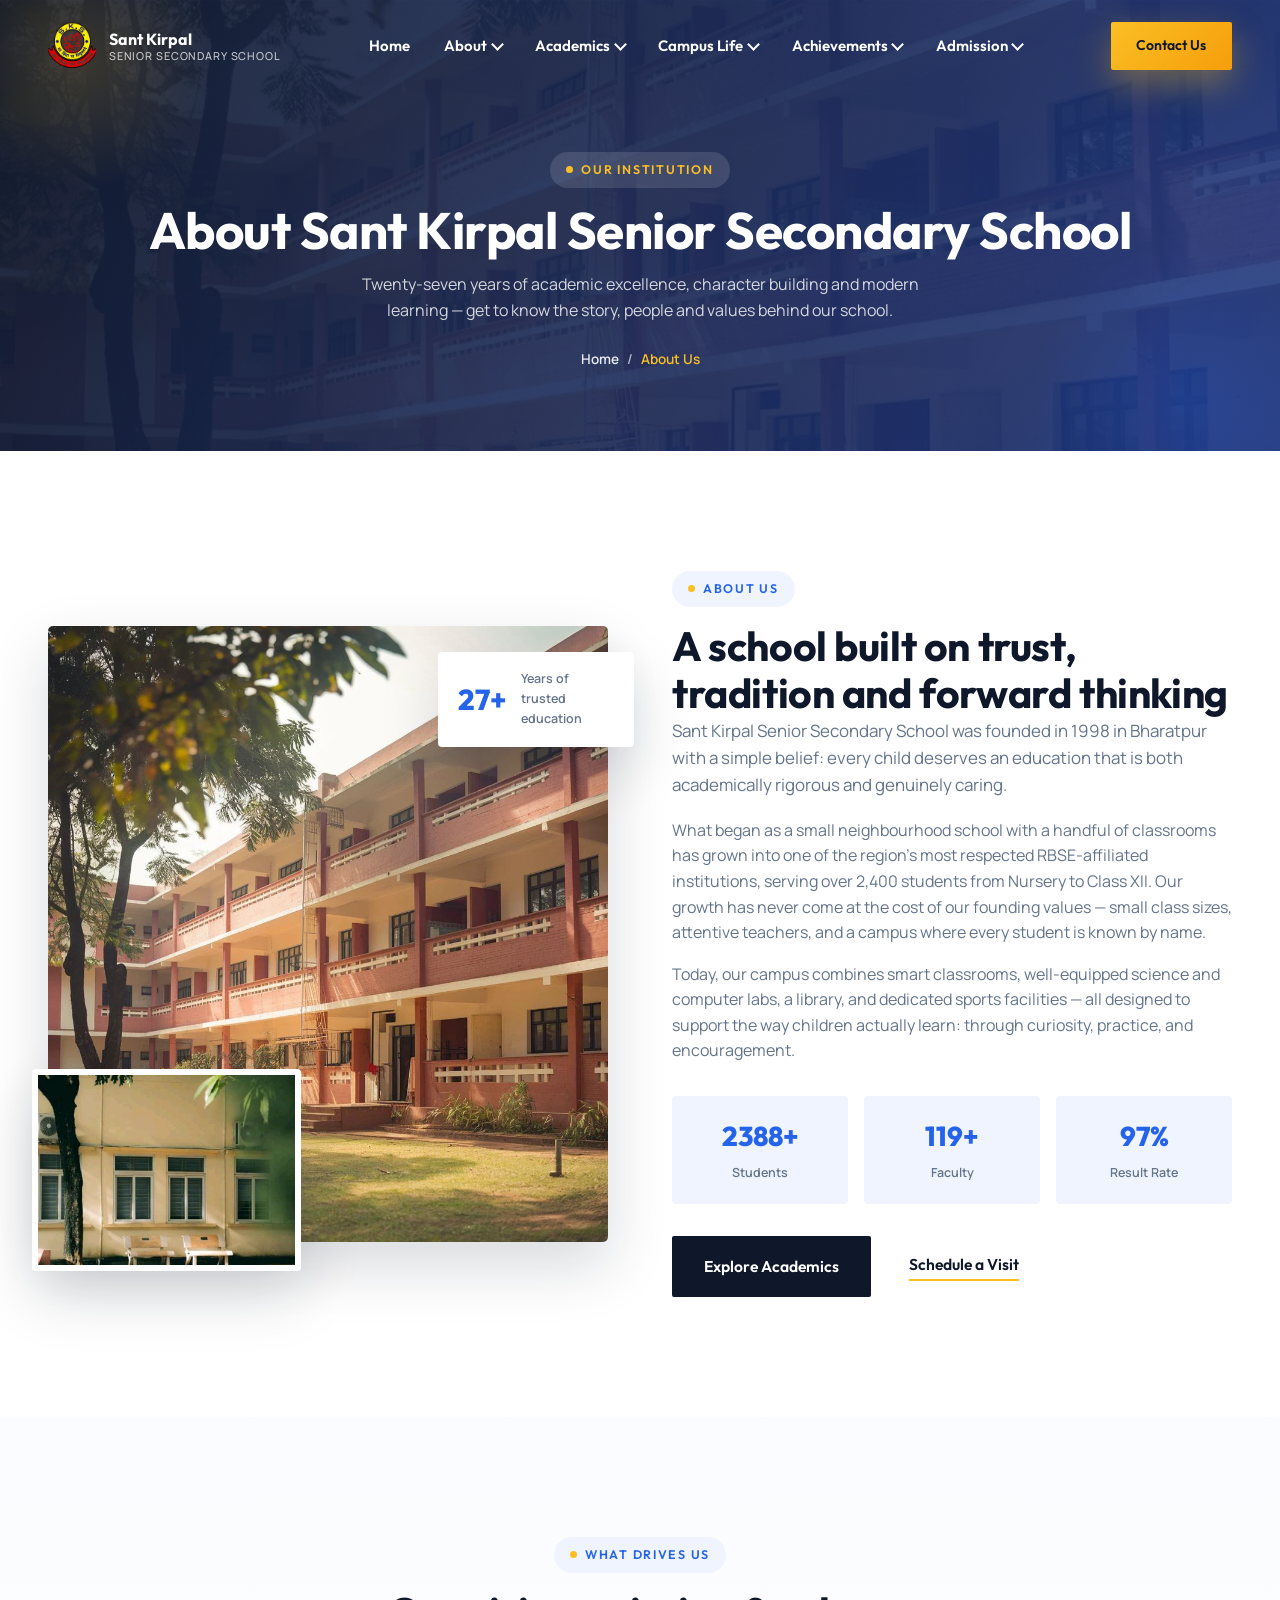
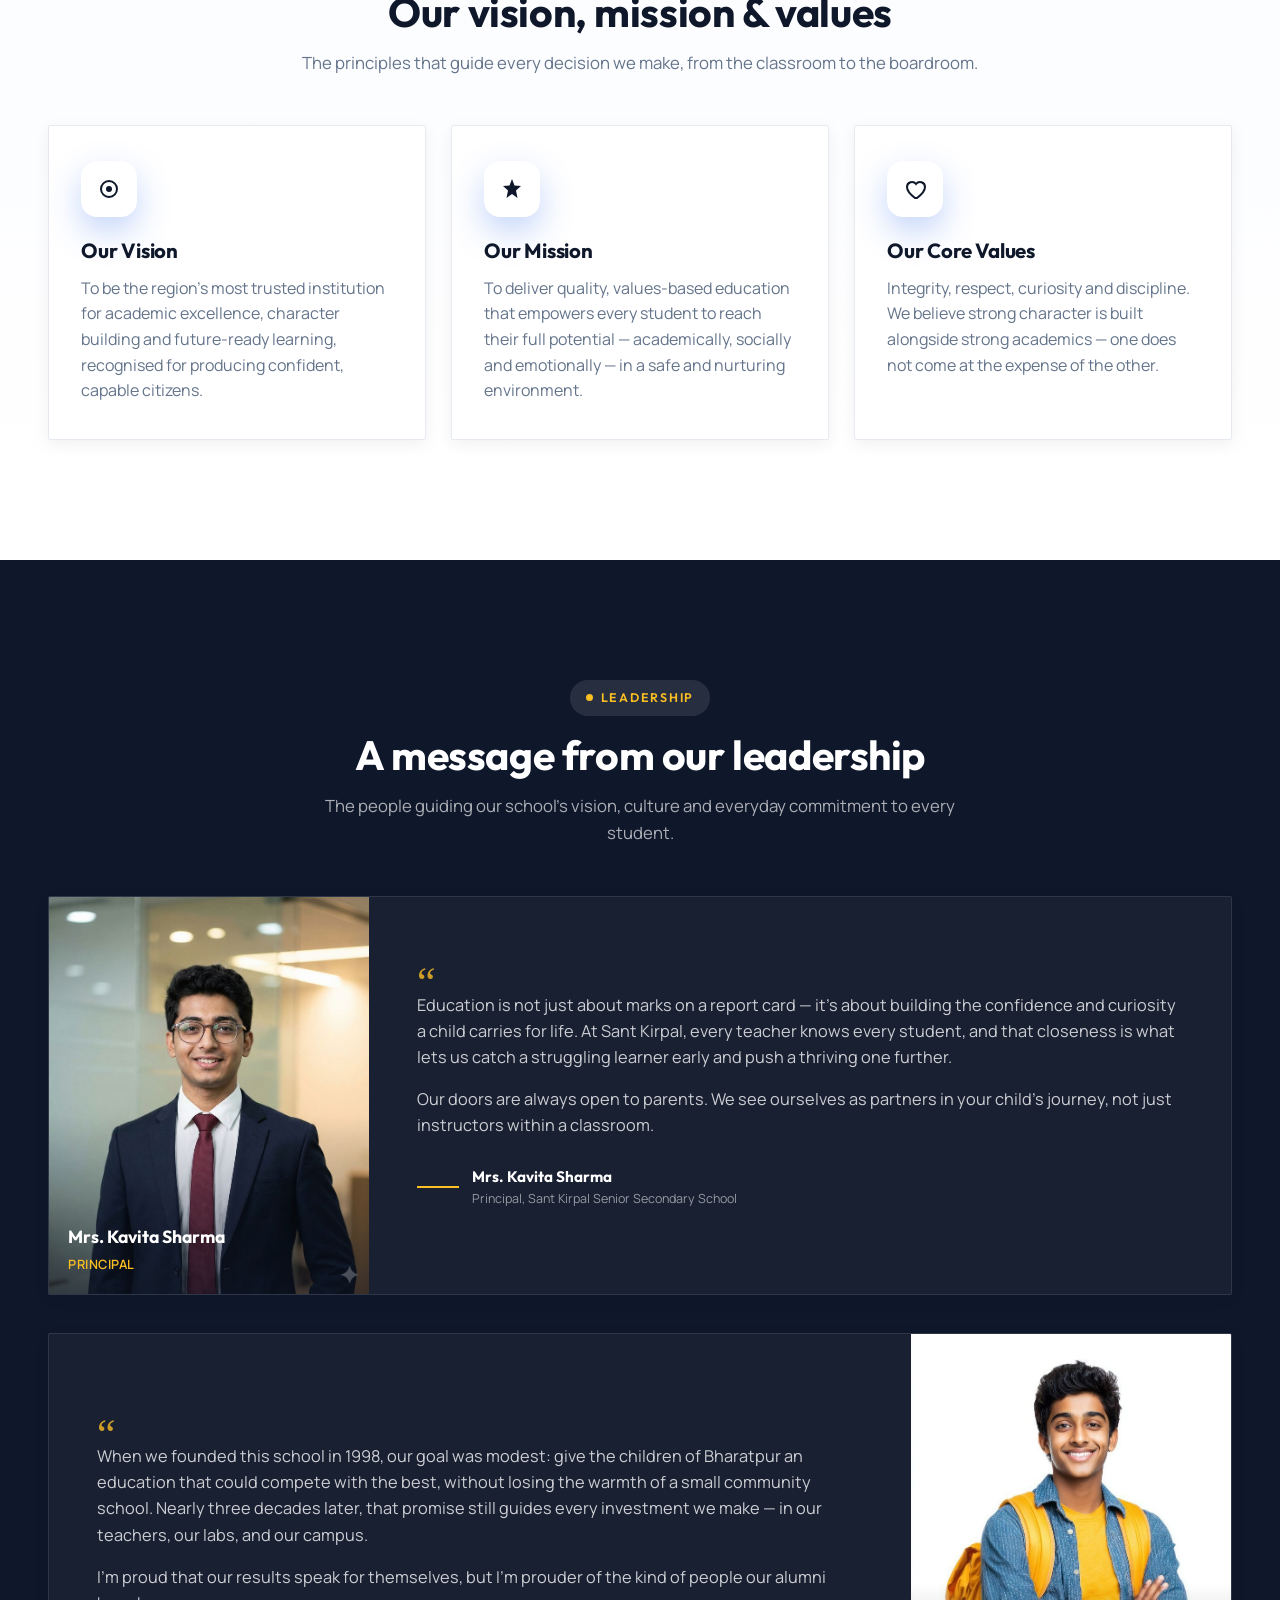
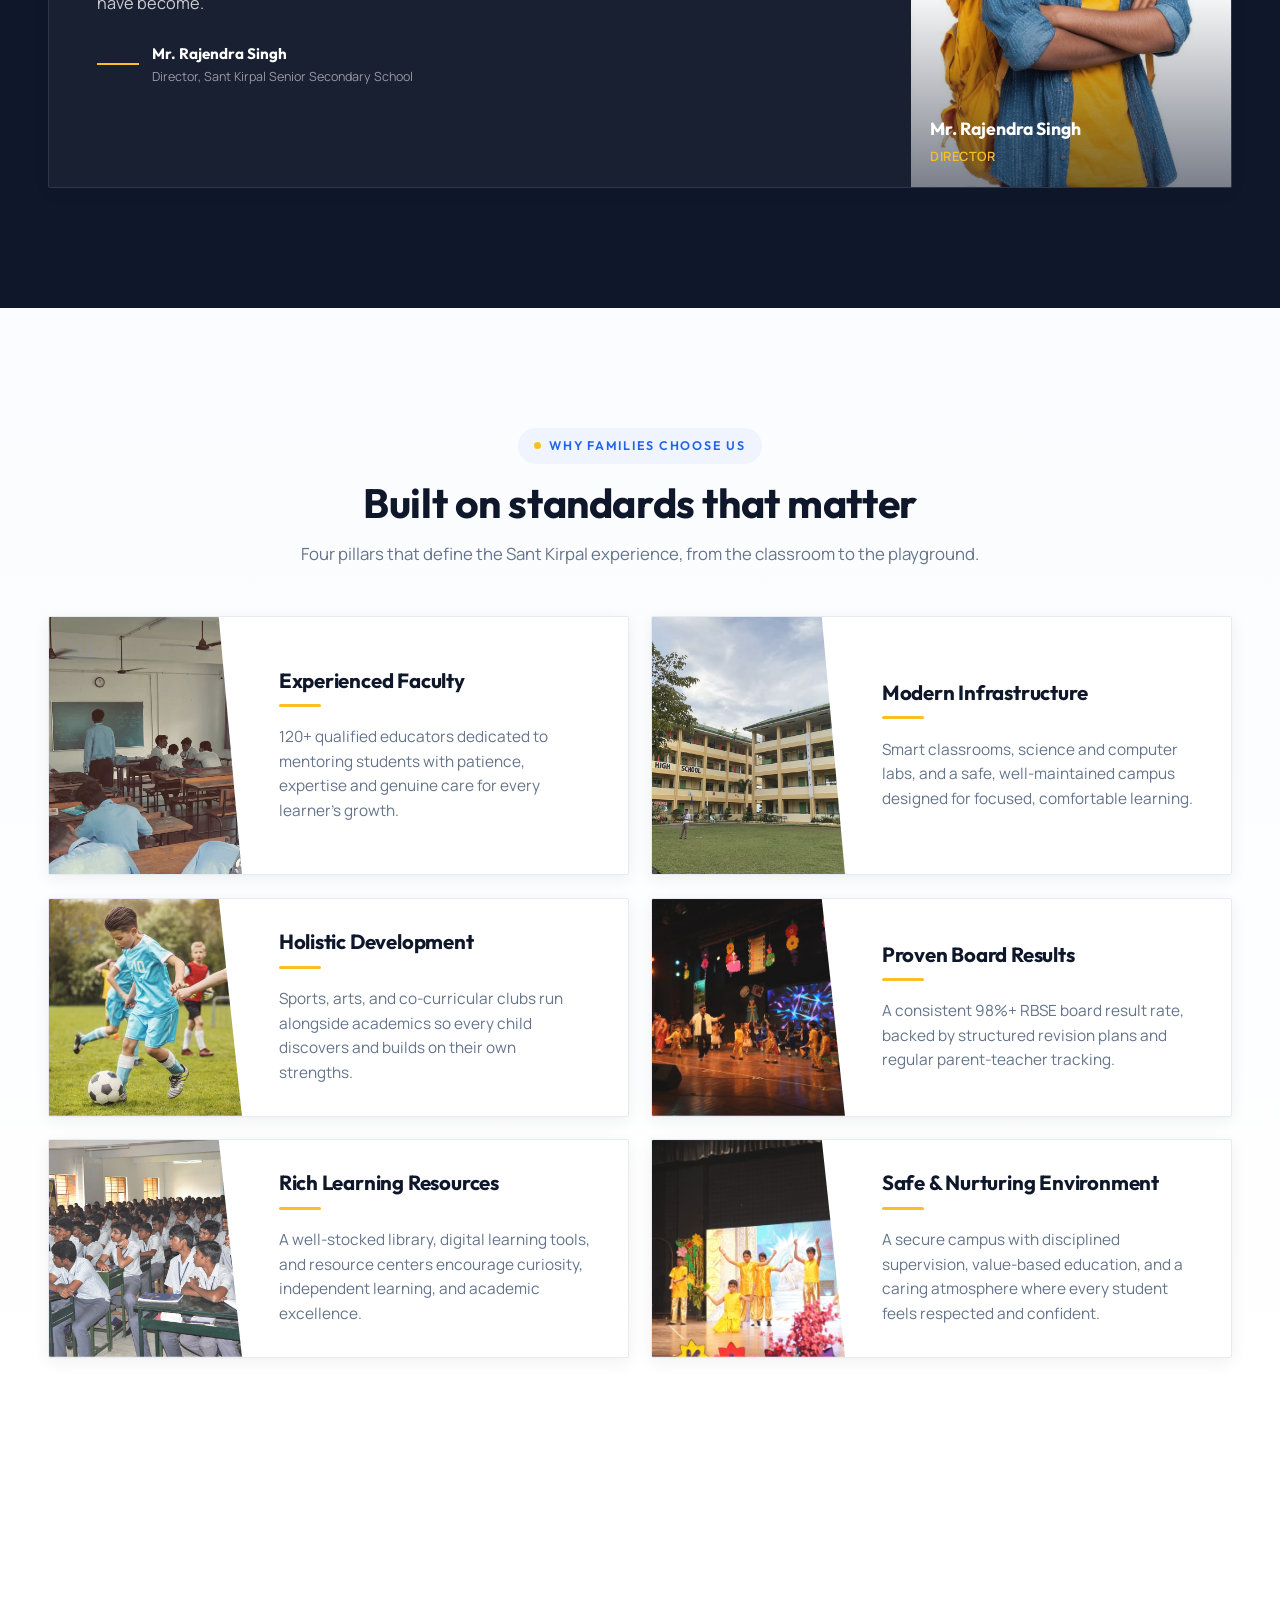
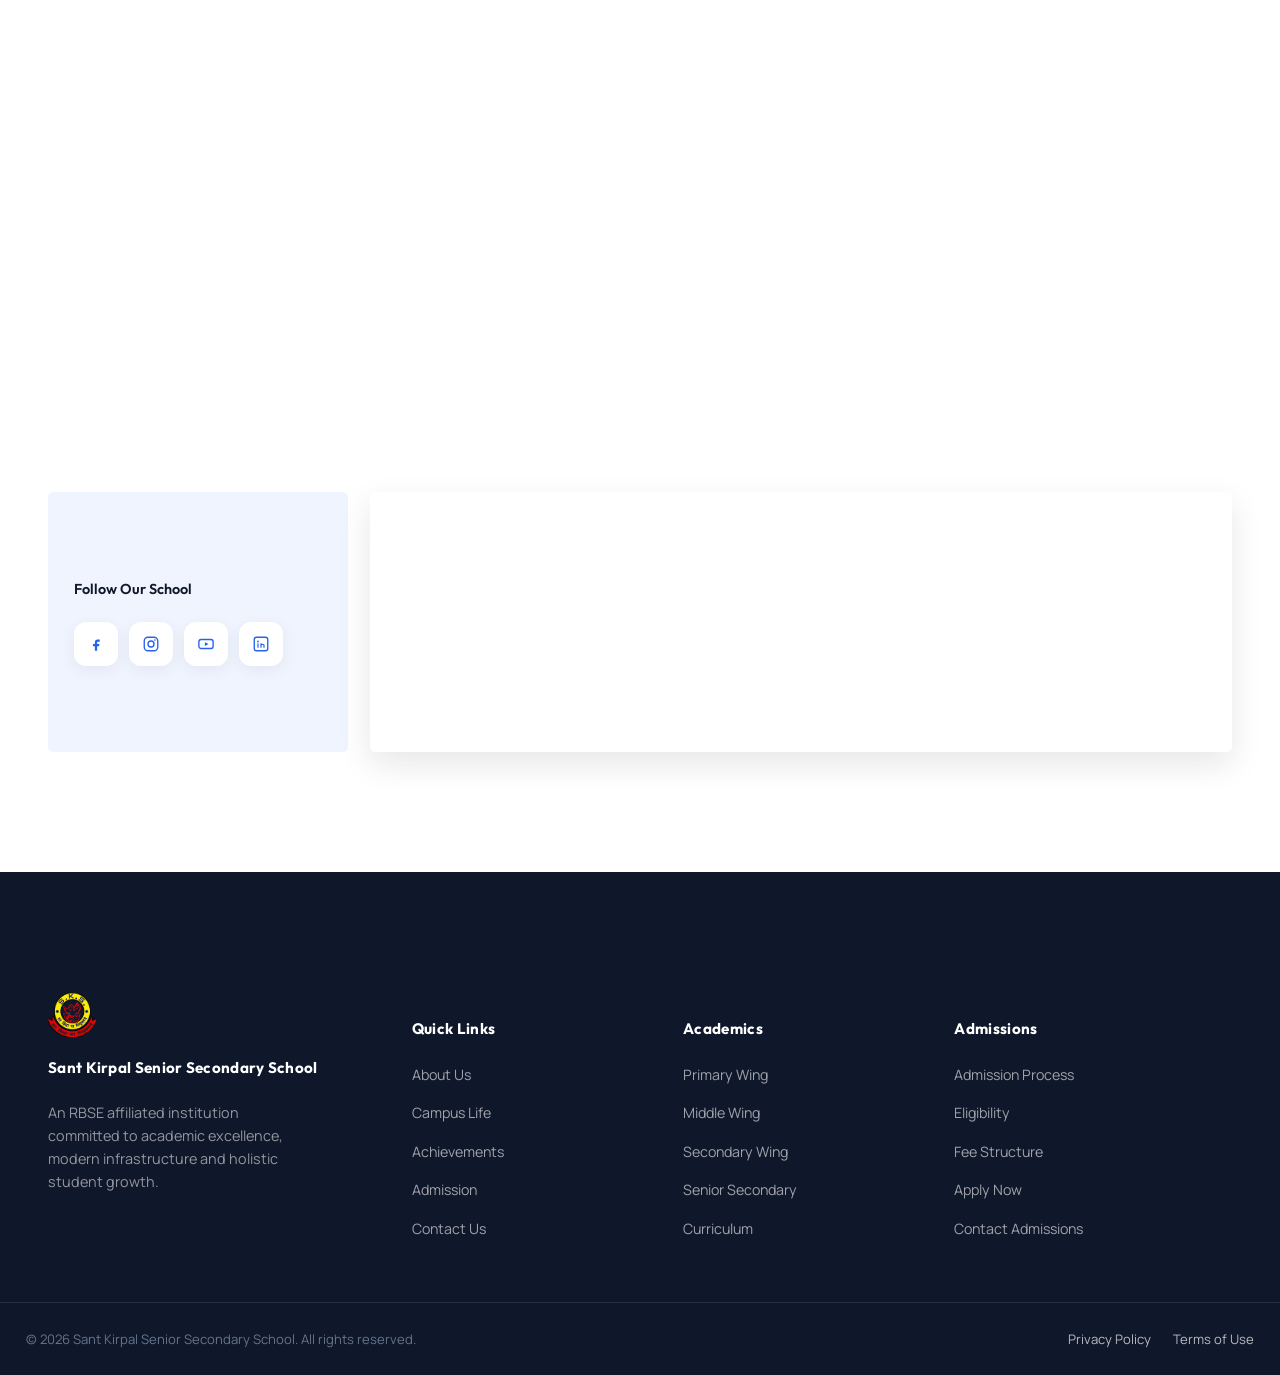
==== commit 798725b3: "smoothness fixed" ====
--- a/about.html
+++ b/about.html
@@ -10,6 +10,8 @@
         <link rel="icon" type="image/png" href="sks.png">
 
   <link rel="preconnect" href="https://fonts.googleapis.com">
+<link rel="preconnect" href="https://fonts.gstatic.com" crossorigin>
+<link rel="stylesheet" href="https://fonts.googleapis.com/css2?family=Outfit:wght@400;500;600;700;800&family=Manrope:wght@400;500;600;700&display=swap">
   <link rel="stylesheet" href="css/style.css">
   <link rel="stylesheet" href="css/home.css">
   <link rel="stylesheet" href="css/about.css">
@@ -569,12 +571,12 @@
     </svg>
   </button>
 
-  <script src="js/loader.js"></script>
-  <script src="js/navbar.js"></script>
-  <script src="js/counters.js"></script>
-  <script src="js/animations.js"></script>
-  <script src="js/backtotop.js"></script>
-  <script src="js/main.js"></script>
+  <script src="js/loader.js" defer ></script>
+  <script src="js/navbar.js" defer ></script>
+  <script src="js/counters.js" defer ></script>
+  <script src="js/animations.js" defer ></script>
+  <script src="js/backtotop.js" defer ></script>
+  <script src="js/main.js" defer ></script>
 </body>
 
 </html>
--- a/css/style.css
+++ b/css/style.css
@@ -1,18 +1,36 @@
+/**
+ * ============================================================================
+ * GLOBAL STYLESHEET (BASE / SHARED)
+ * Sant Kirpal Senior Secondary School — Website Front-End
+ * ============================================================================
+ * Design tokens, resets, typography, layout primitives, buttons, navbar,
+ * loader, footer and other components shared across every page.
+ * Loaded first on every page, before any page-specific stylesheet.
+ */
+
 /* ==========================================================================
    Sant Kirpal SENIOR SECONDARY SCHOOL — CORE STYLESHEET
    Variables, reset, typography, buttons, shared utility classes
    ========================================================================== */
 
-@import url("https://fonts.googleapis.com/css2?family=Outfit:wght@400;500;600;700;800&family=Manrope:wght@400;500;600;700&display=swap");
+/* Google Fonts is intentionally NOT @import-ed here — @import inside a
+   stylesheet is render-blocking because the browser can't discover the font
+   request until this file has downloaded and parsed. Load it as a <link
+   rel="preconnect"> + <link rel="stylesheet"> pair in each page's <head>
+   instead so it fetches in parallel. See the exact markup in the delivery
+   notes / README that ships with this file. */
 
 :root {
   /* ---- Brand palette ---- */
   --color-bg: #ffffff;
-  --color-primary: #0f172a; /* deep black / ink */
-  --color-blue: #2563eb; /* secondary blue */
+  --color-primary: #0f172a;
+  /* deep black / ink */
+  --color-blue: #2563eb;
+  /* secondary blue */
   --color-blue-dark: #1d4ed8;
   --color-blue-tint: #eff4ff;
-  --color-gold: #fbbf24; /* accent */
+  --color-gold: #fbbf24;
+  /* accent */
   --color-gold-dark: #f59e0b;
   --color-text: #0f172a;
   --color-text-soft: #64748b;
@@ -68,9 +86,11 @@
 *::after {
   box-sizing: border-box;
 }
+
 html {
   scroll-behavior: smooth;
 }
+
 body,
 h1,
 h2,
@@ -81,32 +101,39 @@
 figure {
   margin: 0;
 }
+
 ul {
   list-style: none;
   padding: 0;
 }
+
 a {
   text-decoration: none;
   color: inherit;
 }
+
 img {
   max-width: 100%;
   display: block;
 }
+
 button {
   font: inherit;
   border: none;
   background: none;
   cursor: pointer;
 }
+
 input,
 textarea {
   font: inherit;
 }
+
 html {
   overflow-x: hidden;
   overscroll-behavior: none;
 }
+
 body {
   font-family: var(--font-body);
   color: var(--color-text);
@@ -146,18 +173,22 @@
   font-weight: 700;
   letter-spacing: -0.01em;
 }
+
 h1 {
   font-size: clamp(2.4rem, 4.6vw, 4.2rem);
   line-height: 1.05;
 }
+
 h2 {
   font-size: clamp(1.9rem, 3.2vw, 2.7rem);
   line-height: 1.15;
 }
+
 h3 {
   font-size: clamp(1.2rem, 1.6vw, 1.5rem);
   line-height: 1.3;
 }
+
 p {
   color: var(--color-text-soft);
 }
@@ -177,6 +208,7 @@
   border-radius: var(--r-pill);
   margin-bottom: var(--space-sm);
 }
+
 .eyebrow::before {
   content: "";
   width: 7px;
@@ -189,11 +221,13 @@
   max-width: 680px;
   margin-bottom: var(--space-lg);
 }
+
 .section-head.center {
   margin-left: auto;
   margin-right: auto;
   text-align: center;
 }
+
 .section-head p {
   margin-top: 0.9rem;
   font-size: 1.05rem;
@@ -205,10 +239,12 @@
   margin: 0 auto;
   padding: 0 clamp(1.25rem, 4vw, 3rem);
 }
+
 .section {
   padding: var(--space-2xl) 0;
   position: relative;
 }
+
 .section-tight {
   padding: var(--space-xl) 0;
 }
@@ -232,6 +268,7 @@
     background 0.35s var(--ease);
   white-space: nowrap;
 }
+
 .btn:active {
   transform: scale(0.97);
 }
@@ -241,17 +278,18 @@
   color: var(--color-primary);
   box-shadow: var(--shadow-gold);
 }
+
 .btn-primary:hover {
   transform: translateY(-3px);
   box-shadow: 0 20px 40px rgba(251, 191, 36, 0.45);
 }
 
 .btn-outline {
-  background: rgba(255, 255, 255, 0.08);
-  color: #fff;
-  border: 1.5px solid rgba(255, 255, 255, 0.55);
+   color: #fff;
   backdrop-filter: blur(6px);
-}
+ 
+}
+
 .btn-outline:hover {
   background: #fff;
   color: var(--color-primary);
@@ -263,6 +301,7 @@
   background: var(--color-primary);
   color: #fff;
 }
+
 .btn-dark:hover {
   background: var(--color-blue);
   transform: translateY(-3px);
@@ -274,6 +313,7 @@
   color: #fff;
   box-shadow: var(--shadow-blue);
 }
+
 .btn-blue:hover {
   transform: translateY(-3px);
   box-shadow: 0 20px 40px rgba(37, 99, 235, 0.4);
@@ -283,10 +323,12 @@
   color: var(--color-primary);
   padding: 1rem 1.4rem;
 }
+
 .btn-ghost span {
   border-bottom: 2px solid var(--color-gold);
   padding-bottom: 2px;
 }
+
 .btn-ghost:hover span {
   color: var(--color-blue);
 }
@@ -300,6 +342,7 @@
   animation: ripple 0.6s var(--ease-soft);
   pointer-events: none;
 }
+
 @keyframes ripple {
   to {
     transform: scale(3);
@@ -318,6 +361,7 @@
     box-shadow 0.45s var(--ease-soft),
     border-color 0.45s var(--ease);
 }
+
 .card:hover {
   transform: translateY(-8px);
   box-shadow: var(--shadow-lg);
@@ -332,18 +376,23 @@
     opacity 0.9s var(--ease-soft),
     transform 0.9s var(--ease-soft);
 }
+
 [data-reveal="up"] {
   transform: translateY(46px);
 }
+
 [data-reveal="left"] {
   transform: translateX(-56px);
 }
+
 [data-reveal="right"] {
   transform: translateX(56px);
 }
+
 [data-reveal="scale"] {
   transform: scale(0.88);
 }
+
 [data-reveal].is-visible {
   opacity: 1;
   transform: none;
@@ -395,14 +444,17 @@
   transform: translateY(16px);
   transition: all 0.4s var(--ease-soft);
 }
+
 .back-to-top.is-visible {
   opacity: 1;
   visibility: visible;
   transform: none;
 }
+
 .back-to-top:hover {
   transform: translateY(-4px);
 }
+
 /* ==========================================================================
    LOADER
    ========================================================================== */
@@ -532,18 +584,21 @@
   transition: all 0.45s var(--ease-soft);
   background: transparent;
 }
+
 .navbar.is-scrolled {
   padding: 0.8rem 0;
   background: rgba(255, 255, 255, 0.85);
   backdrop-filter: blur(14px);
   box-shadow: var(--shadow-md);
 }
+
 .navbar.activate {
   padding: 0.8rem 0;
   background: rgba(255, 255, 255, 0.85);
   backdrop-filter: blur(14px);
   box-shadow: var(--shadow-md);
 }
+
 .navbar__inner {
   display: flex;
   align-items: center;
@@ -555,8 +610,8 @@
   display: flex;
   align-items: center;
   gap: 0.8rem;
-  background-color: none;
-}
+}
+
 .navbar__logo {
   width: 48px;
   height: 48px;
@@ -571,11 +626,13 @@
   font-size: 1.15rem;
   flex-shrink: 0;
 }
+
 .navbar__logo img {
   width: 100%;
   height: 100%;
   object-fit: cover;
 }
+
 .navbar__title {
   font-family: var(--font-display);
   font-weight: 700;
@@ -583,10 +640,12 @@
   line-height: 1.2;
   color: var(--color-primary);
 }
+
 .navbar.is-scrolled .navbar__title,
 .navbar:not(.is-scrolled) .navbar__title {
   color: var(--color-primary);
 }
+
 .navbar__title small {
   display: block;
   font-family: var(--font-body);
@@ -601,6 +660,7 @@
 .navbar:not(.is-scrolled) .navbar__title small {
   color: #fff;
 }
+
 .navbar:not(.is-scrolled) .navbar__title small {
   color: rgba(255, 255, 255, 0.75);
 }
@@ -610,9 +670,11 @@
   align-items: center;
   gap: 2.1rem;
 }
+
 .navbar__menu > li {
   position: relative;
 }
+
 .navbar__link {
   font-family: var(--font-display);
   font-weight: 600;
@@ -624,13 +686,16 @@
   color: var(--color-primary);
   transition: color 0.3s var(--ease);
 }
+
 .navbar:not(.is-scrolled) .navbar__link {
   color: #fff;
 }
+
 .navbar__link:hover,
 .navbar__link:focus-visible {
   color: var(--color-gold);
 }
+
 .navbar__link .chev {
   width: 9px;
   height: 9px;
@@ -656,14 +721,17 @@
   transition: all 0.35s var(--ease-soft);
   border: 1px solid var(--color-border);
 }
+
 .navbar__menu > li:hover .navbar__dropdown {
   opacity: 1;
   visibility: visible;
   transform: translateX(-50%) translateY(0);
 }
+
 .navbar__menu > li:hover .chev {
   transform: rotate(225deg);
 }
+
 .navbar__dropdown a {
   display: block;
   padding: 0.7rem 0.9rem;
@@ -676,6 +744,7 @@
     color 0.25s var(--ease),
     padding-left 0.25s var(--ease);
 }
+
 .navbar__dropdown a:hover {
   background: var(--color-blue-tint);
   color: var(--color-blue);
@@ -687,6 +756,7 @@
   align-items: center;
   gap: 1rem;
 }
+
 .navbar__actions .btn {
   padding: 0.8rem 1.6rem;
   font-size: 0.88rem;
@@ -702,6 +772,7 @@
   justify-content: center;
   z-index: 950;
 }
+
 .hamburger span {
   display: block;
   height: 2.5px;
@@ -710,31 +781,39 @@
   border-radius: 2px;
   transition: all 0.4s var(--ease-soft);
 }
+
 .navbar:not(.is-scrolled) .hamburger span {
   background: #fff;
 }
+
 .hamburger.is-active span:nth-child(1) {
   transform: translateY(7.5px) rotate(45deg);
 }
+
 .hamburger.is-active span:nth-child(2) {
   opacity: 0;
 }
+
 .hamburger.is-active span:nth-child(3) {
   transform: translateY(-7.5px) rotate(-45deg);
 }
+
 .hamburger.is-active span {
   background: var(--color-primary);
 }
+
 /* ============================== RESPONSIVE GLOBAL ============================ */
-@media (max-width: 992px) {
+@media (max-width: 1140px) {
   .navbar__menu,
   .navbar__actions .btn-outline-nav,
   .navbar__actions .btn {
     display: none;
   }
+
   .hamburger {
     display: flex;
   }
+
   .navbar__actions {
     gap: 0.8rem;
   }
@@ -752,14 +831,17 @@
     padding: 6.5rem 2rem 2rem;
     overflow-y: auto;
   }
+
   .mobile-nav.is-open {
     right: 0;
   }
+
   .mobile-nav ul {
     display: flex;
     flex-direction: column;
     gap: 0.3rem;
   }
+
   .mobile-nav a {
     display: flex;
     justify-content: space-between;
@@ -770,20 +852,24 @@
     font-size: 1.05rem;
     border-bottom: 1px solid var(--color-border);
   }
+
   .mobile-nav .btn {
     display: block;
     margin-top: 1.6rem;
     width: 100%;
     text-align: center;
   }
+
   .mobile-nav__sub {
     padding-left: 1rem;
     display: none;
     flex-direction: column;
   }
+
   .mobile-nav__sub.is-open {
     display: flex;
   }
+
   .mobile-nav__sub a {
     font-weight: 500;
     font-size: 0.92rem;
@@ -800,6 +886,7 @@
     visibility: hidden;
     transition: all 0.4s var(--ease);
   }
+
   .mobile-overlay.is-open {
     opacity: 1;
     visibility: visible;
@@ -812,6 +899,7 @@
     display: none;
   }
 }
+
 /* ============================== PAGE BANNER ================================ */
 .page-banner {
   position: relative;
@@ -825,12 +913,14 @@
   text-align: center;
   color: #fff;
 }
+
 .page-banner__shape {
   position: absolute;
   border-radius: 50%;
   opacity: 0.5;
   z-index: 0;
 }
+
 .page-banner__shape--1 {
   width: 260px;
   height: 260px;
@@ -842,6 +932,7 @@
   top: -70px;
   left: -50px;
 }
+
 .page-banner__shape--2 {
   width: 320px;
   height: 320px;
@@ -849,22 +940,27 @@
   bottom: -110px;
   right: -70px;
 }
+
 .page-banner__inner {
   position: relative;
   z-index: 2;
 }
+
 .page-banner .eyebrow {
   background: rgba(255, 255, 255, 0.12);
   color: var(--color-gold);
 }
+
 .page-banner .eyebrow::before {
   background: var(--color-gold);
 }
+
 .page-banner h1 {
   color: #fff;
   margin-bottom: 0.9rem;
   font-size: clamp(2.1rem, 4vw, 3.2rem);
 }
+
 .page-banner p {
   color: rgba(255, 255, 255, 0.8);
   max-width: 560px;
@@ -880,12 +976,15 @@
   font-weight: 600;
   color: rgba(255, 255, 255, 0.65);
 }
+
 .breadcrumb a {
   color: rgba(255, 255, 255, 0.9);
 }
+
 .breadcrumb a:hover {
   color: var(--color-gold);
 }
+
 .breadcrumb span {
   color: var(--color-gold);
 }
@@ -903,6 +1002,7 @@
   color: #fff;
   text-align: center;
 }
+
 .admission__shape {
   position: absolute;
   border-radius: 50%;
@@ -910,6 +1010,7 @@
   opacity: 0.5;
   z-index: 0;
 }
+
 .admission__shape--1 {
   width: 280px;
   height: 280px;
@@ -922,6 +1023,7 @@
   left: -60px;
   animation: floatY 7s ease-in-out infinite;
 }
+
 .admission__shape--2 {
   width: 340px;
   height: 340px;
@@ -930,11 +1032,13 @@
   right: -80px;
   animation: floatY 9s ease-in-out infinite reverse;
 }
+
 @keyframes floatY {
   0%,
   100% {
     transform: translateY(0);
   }
+
   50% {
     transform: translateY(-24px);
   }
@@ -946,10 +1050,12 @@
   max-width: 780px;
   margin: 0 auto;
 }
+
 .admission h2 {
   color: #fff;
   margin-bottom: 1rem;
 }
+
 .admission p.lead {
   color: rgba(255, 255, 255, 0.82);
   font-size: 1.1rem;
@@ -963,6 +1069,7 @@
   gap: 0.9rem;
   margin-bottom: 2.6rem;
 }
+
 .admission__checklist li {
   display: flex;
   align-items: center;
@@ -975,6 +1082,7 @@
   font-size: 0.86rem;
   font-weight: 600;
 }
+
 .admission__checklist li::before {
   content: "✓";
   color: var(--color-gold);
@@ -988,6 +1096,7 @@
   margin-top: 40px;
   flex-wrap: wrap;
 }
+
 .admission__cta a {
   padding: 15px 60px;
 }
@@ -996,16 +1105,19 @@
 .contact {
   background: #fff;
 }
+
 .contact__grid {
   display: grid;
   grid-template-columns: repeat(3, 1fr);
   gap: 1.4rem;
   margin-bottom: 2.6rem;
 }
+
 .contact-card {
   padding: 1.9rem;
   text-align: left;
 }
+
 .contact-card .icon {
   width: 52px;
   height: 52px;
@@ -1021,6 +1133,7 @@
   font-size: 1.02rem;
   margin-bottom: 0.5rem;
 }
+
 .contact-card p {
   margin: 0;
   font-size: 0.92rem;
@@ -1032,6 +1145,7 @@
   gap: 1.4rem;
   align-items: stretch;
 }
+
 .contact__social {
   display: flex;
   flex-direction: column;
@@ -1042,6 +1156,7 @@
   border-radius: var(--r-lg);
   padding: 1.6rem;
 }
+
 .contact__social p {
   font-weight: 600;
   color: var(--color-primary);
@@ -1049,10 +1164,12 @@
   font-family: var(--font-display);
   font-size: 0.9rem;
 }
+
 .contact__social-icons {
   display: flex;
   gap: 0.7rem;
 }
+
 .contact__social-icons a {
   width: 44px;
   height: 44px;
@@ -1064,6 +1181,7 @@
   box-shadow: var(--shadow-sm);
   transition: all 0.3s var(--ease);
 }
+
 .contact__social-icons a:hover {
   background: var(--color-gold);
   transform: translateY(-4px);
@@ -1075,6 +1193,7 @@
   min-height: 260px;
   box-shadow: var(--shadow-md);
 }
+
 .contact__map iframe {
   width: 100%;
   height: 100%;
@@ -1087,6 +1206,7 @@
   .contact__grid {
     grid-template-columns: 1fr;
   }
+
   .contact__lower {
     grid-template-columns: 1fr;
   }
@@ -1098,6 +1218,7 @@
   color: rgba(255, 255, 255, 0.7);
   padding-top: var(--space-2xl);
 }
+
 .footer__top {
   display: grid;
   grid-template-columns: 1.4fr 1fr 1fr 1.2fr;
@@ -1105,15 +1226,18 @@
   padding-bottom: var(--space-lg);
   border-bottom: 1px solid rgba(255, 255, 255, 0.1);
 }
+
 .footer__brand .navbar__logo {
   margin-bottom: 1rem;
 }
+
 .footer__brand p {
   color: rgba(255, 255, 255, 0.55);
   font-size: 0.9rem;
   max-width: 260px;
   margin-top: 1rem;
 }
+
 .footer h5 {
   color: #fff;
   font-family: var(--font-display);
@@ -1121,9 +1245,11 @@
   margin-bottom: 1.3rem;
   letter-spacing: 0.02em;
 }
+
 .footer ul li {
   margin-bottom: 0.8rem;
 }
+
 .footer ul a {
   font-size: 0.89rem;
   color: rgba(255, 255, 255, 0.6);
@@ -1131,6 +1257,7 @@
     color 0.3s var(--ease),
     padding-left 0.3s var(--ease);
 }
+
 .footer ul a:hover {
   color: var(--color-gold);
   padding-left: 4px;
@@ -1145,6 +1272,7 @@
   flex-wrap: wrap;
   gap: 1rem;
 }
+
 .footer__bottom .legal {
   display: flex;
   gap: 1.4rem;
@@ -1155,10 +1283,12 @@
     grid-template-columns: 1fr 1fr;
   }
 }
+
 @media (max-width: 560px) {
   .footer__top {
     grid-template-columns: 1fr;
   }
+
   .footer__bottom {
     flex-direction: column;
     text-align: center;
--- a/css/home.css
+++ b/css/home.css
@@ -1,3 +1,13 @@
+/**
+ * ============================================================================
+ * HOME PAGE STYLES
+ * Sant Kirpal Senior Secondary School — Website Front-End
+ * ============================================================================
+ * Styles scoped to index.html — hero slider, about preview, "why choose us",
+ * academics preview and campus-life marquee sections.
+ * Depends on: style.css
+ */
+
 /* ==========================================================================
    Sant Kirpal SENIOR SECONDARY SCHOOL — HOMEPAGE STYLES
    ========================================================================== */
@@ -11,11 +21,13 @@
   overflow: hidden;
   padding: 6rem 0;
 }
+
 .hero__slides {
   position: absolute;
   inset: 0;
   z-index: 1;
 }
+
 .hero__slide {
   position: absolute;
   inset: 0;
@@ -24,6 +36,7 @@
   background-size: cover;
   background-position: center;
 }
+
 .hero__slide.is-active {
   opacity: 1;
 }
@@ -55,12 +68,14 @@
   gap: 3rem;
   align-items: center;
 }
+
 .hero__content {
   text-align: center;
   grid-column: 1;
   max-width: 760px;
   margin: 0 auto;
 }
+
 .hero__badge {
   display: inline-flex;
   align-items: center;
@@ -76,6 +91,7 @@
   letter-spacing: 0.04em;
   margin-bottom: 1.6rem;
 }
+
 .hero__badge span {
   width: 8px;
   height: 8px;
@@ -88,10 +104,12 @@
   color: #fff;
   margin-bottom: 1.1rem;
 }
+
 .hero__title em {
   font-style: normal;
   color: var(--color-gold);
 }
+
 .hero__tagline {
   color: rgba(255, 255, 255, 0.86);
   font-size: 1.18rem;
@@ -113,6 +131,7 @@
   justify-content: right;
   gap: 1rem;
 }
+
 .hero__stat {
   text-align: center;
   background: rgba(255, 255, 255, 0.1);
@@ -125,10 +144,12 @@
     background 0.4s var(--ease);
   width: 200px;
 }
+
 .hero__stat:hover {
   transform: translateY(-4px);
   background: rgba(255, 255, 255, 0.16);
 }
+
 .hero__stat b {
   display: block;
   font-family: var(--font-display);
@@ -137,6 +158,7 @@
   font-weight: 800;
   line-height: 1;
 }
+
 .hero__stat span {
   color: rgba(255, 255, 255, 0.8);
   font-size: 0.84rem;
@@ -152,6 +174,7 @@
   display: flex;
   gap: 0.6rem;
 }
+
 .hero__dots button {
   width: 34px;
   height: 4px;
@@ -159,6 +182,7 @@
   background: rgba(255, 255, 255, 0.35);
   transition: all 0.4s var(--ease-soft);
 }
+
 .hero__dots button.is-active {
   background: var(--color-gold);
   width: 52px;
@@ -168,24 +192,29 @@
   .hero__inner {
     grid-template-columns: 1fr;
   }
+
   .hero__stats {
     grid-column: 1;
     flex-direction: row;
     flex-wrap: wrap;
     justify-content: center;
   }
+
   .hero__stat {
     flex: 1 1 150px;
   }
 }
+
 @media (max-width: 560px) {
   .hero {
     padding-top: 5.2rem;
   }
+
   .hero__cta {
     flex-direction: column;
     align-items: stretch;
   }
+
   .hero__cta .btn {
     width: 100%;
   }
@@ -195,6 +224,7 @@
 .about {
   background: var(--color-bg);
 }
+
 .about__grid {
   display: grid;
   grid-template-columns: 1fr 1fr;
@@ -205,23 +235,26 @@
 .about__collage {
   position: relative;
 }
+
 .about__collage-main {
   border-radius: var(--r-lg);
   overflow: hidden;
   box-shadow: var(--shadow-lg);
-  aspect-ratio: 4/4.6;
+  aspect-ratio: 8/9;
   background: linear-gradient(160deg, #dbe6fb, #f3f6ff);
 }
+
 .about__collage-main img {
   width: 100%;
   height: 100%;
   object-fit: cover;
 }
+
 .about__collage-float {
   position: absolute;
   bottom: -1.8rem;
-  right: -1.8rem;
-  width: 52%;
+  right: -1rem;
+  width: 50%;
   border-radius: var(--r-md);
   overflow: hidden;
   box-shadow: var(--shadow-lg);
@@ -229,6 +262,7 @@
   aspect-ratio: 4/3;
   background: linear-gradient(160deg, #fde8b8, #fff4da);
 }
+
 .about__collage-float img {
   width: 100%;
   height: 100%;
@@ -247,6 +281,7 @@
   align-items: center;
   gap: 0.9rem;
 }
+
 .about__badge b {
   font-family: var(--font-display);
   font-size: 1.8rem;
@@ -254,6 +289,7 @@
   color: var(--color-blue);
   line-height: 1;
 }
+
 .about__badge span {
   font-size: 0.78rem;
   color: var(--color-text-soft);
@@ -274,14 +310,17 @@
   gap: 1.2rem;
   margin-bottom: 2.2rem;
 }
+
 .about__mv-card {
   padding: 1.4rem;
   border-radius: var(--r-md);
   background: var(--color-blue-tint);
 }
+
 .about__mv-card.gold {
   background: #fff8e4;
 }
+
 .about__mv-card .icon {
   width: 44px;
   height: 44px;
@@ -292,13 +331,16 @@
   justify-content: center;
   margin-bottom: 0.9rem;
 }
+
 .about__mv-card.gold .icon {
   background: var(--grad-gold);
 }
+
 .about__mv-card h4 {
   font-size: 1.02rem;
   margin-bottom: 0.4rem;
 }
+
 .about__mv-card p {
   font-size: 0.88rem;
   margin: 0;
@@ -315,14 +357,17 @@
     grid-template-columns: 1fr;
     gap: 3.5rem;
   }
+
   .about__collage {
     max-width: 420px;
     margin: 0 auto;
   }
+
   .about__badge {
     left: 0;
   }
 }
+
 @media (max-width: 560px) {
   .about__mv {
     grid-template-columns: 1fr;
@@ -333,6 +378,7 @@
 .why {
   background: linear-gradient(180deg, #fbfcff 0%, #fff 100%);
 }
+
 .why__grid {
   display: grid;
   grid-template-columns: 1fr 1fr;
@@ -347,11 +393,13 @@
   overflow: hidden;
   padding: 0;
 }
+
 .why__card-media {
   position: relative;
   overflow: hidden;
   clip-path: polygon(0 0, 88% 0, 100% 100%, 0% 100%);
 }
+
 .why__card-media img {
   width: 100%;
   height: 100%;
@@ -361,9 +409,11 @@
   mix-blend-mode: luminosity;
   opacity: 0.92;
 }
+
 .why__card:hover .why__card-media img {
   transform: scale(1.12) rotate(1deg);
 }
+
 .why__card-media .num {
   position: absolute;
   top: 1rem;
@@ -374,15 +424,18 @@
   font-size: 1.6rem;
   opacity: 0.55;
 }
+
 .why__card-body {
   padding: 1.9rem 2.3rem;
   display: flex;
   flex-direction: column;
   justify-content: center;
 }
+
 .why__card-body h3 {
   margin-bottom: 0.55rem;
 }
+
 .why__card-body h3::after {
   content: "";
   display: block;
@@ -392,22 +445,26 @@
   margin-top: 0.6rem;
   border-radius: 2px;
 }
+
 .why__card-body p {
   margin: 0.6rem 0 0;
   font-size: 0.96rem;
 }
 
 @media (max-width: 760px) {
-  .why__grid{
+  .why__grid {
     grid-template-columns: 1fr;
   }
+
   .why__card {
     grid-template-columns: 1fr;
   }
+
   .why__card-media {
     clip-path: inset(0);
     min-height: 150px;
   }
+
   .why__card-body {
     padding: 1.5rem 1.6rem;
   }
@@ -417,11 +474,13 @@
 .academics {
   background: #fff;
 }
+
 .academics__list {
   display: flex;
   flex-direction: column;
   gap: 2rem;
 }
+
 .acad-card {
   display: grid;
   grid-template-columns: 0.6fr 1fr;
@@ -507,8 +566,7 @@
 .btn-outline {
   background: #fff;
   color: #111827;
-  border: 2px solid #111827;
-  transition: all 0.35s var(--ease-soft);
+   transition: all 0.35s var(--ease-soft);
 }
 
 .btn-outline:hover {
@@ -517,28 +575,33 @@
   border-color: #111827;
   transform: translateY(-3px);
 }
+
 /* Alternating layout */
 .acad-card:nth-child(even) {
   grid-template-columns: 1fr 0.6fr;
 }
+
 .acad-card:nth-child(even) .acad-card__media {
   order: 2;
 }
+
 .acad-card:nth-child(even) .acad-card__body {
   order: 1;
 }
 
-
 @media (max-width: 860px) {
+
   .acad-card,
   .acad-card:nth-child(even) {
     grid-template-columns: 1fr;
     min-height: auto;
   }
+
   .acad-card__media {
     order: 1 !important;
     aspect-ratio: 16/9;
   }
+
   .acad-card__body {
     order: 2 !important;
     padding: 2rem;
@@ -550,16 +613,20 @@
   background: var(--color-primary);
   overflow: hidden;
 }
+
 .campus .section-head p {
   color: rgba(255, 255, 255, 0.65);
 }
+
 .campus .section-head h2 {
   color: #fff;
 }
+
 .campus .eyebrow {
   background: rgba(255, 255, 255, 0.1);
   color: var(--color-gold);
 }
+
 .campus .eyebrow::before {
   background: var(--color-gold);
 }
@@ -567,27 +634,29 @@
 .campus__track-wrap {
   overflow: hidden;
   margin: 0 -1px;
-  mask-image: linear-gradient(
-    90deg,
-    transparent,
-    #000 6%,
-    #000 94%,
-    transparent
-  );
-}
+  mask-image: linear-gradient(90deg,
+      transparent,
+      #000 6%,
+      #000 94%,
+      transparent);
+}
+
 .campus__row {
   display: flex;
   gap: 1.4rem;
   width: max-content;
   padding: 0.5rem 0;
 }
+
 .campus__row--a {
   animation: scrollLeft 38s linear infinite;
 }
+
 .campus__row--b {
   animation: scrollRight 34s linear infinite;
   margin-top: 1.4rem;
 }
+
 .campus__row:hover {
   animation-play-state: paused;
 }
@@ -601,15 +670,18 @@
   flex-shrink: 0;
   box-shadow: var(--shadow-md);
 }
+
 .campus__item img {
   width: 100%;
   height: 100%;
   object-fit: cover;
   transition: transform 0.6s var(--ease-soft);
 }
+
 .campus__item:hover img {
   transform: scale(1.1);
 }
+
 .campus__item span {
   position: absolute;
   left: 0.9rem;
@@ -620,6 +692,7 @@
   font-size: 0.86rem;
   z-index: 2;
 }
+
 .campus__item::after {
   content: "";
   position: absolute;
@@ -631,14 +704,17 @@
   from {
     transform: translateX(0);
   }
+
   to {
     transform: translateX(-50%);
   }
 }
+
 @keyframes scrollRight {
   from {
     transform: translateX(-50%);
   }
+
   to {
     transform: translateX(0);
   }
@@ -648,15 +724,13 @@
   text-align: center;
   margin-top: 3rem;
 }
- 
 
 @keyframes scrollUp {
   from {
     transform: translateY(0);
   }
+
   to {
     transform: translateY(-50%);
   }
-}
-
- 
+}
--- a/css/about.css
+++ b/css/about.css
@@ -1,129 +1,434 @@
+/**
+ * ============================================================================
+ * ABOUT PAGE STYLES
+ * Sant Kirpal Senior Secondary School — Website Front-End
+ * ============================================================================
+ * Styles scoped to about.html — our story, vision/mission/values,
+ * leadership messages and the extended "why choose us" grid.
+ * Depends on: style.css, home.css
+ */
+
 /* ==========================================================================
    ABOUT PAGE STYLES — extends style.css + home.css shared foundations
    ========================================================================== */
 
-
 /* ============================== OUR STORY (ABOUT US) ======================== */
-.story{ background: #fff; }
-.story__grid{ display: grid; grid-template-columns: 1fr 1fr; gap: 4rem; align-items: center; }
-
-.story__collage{ position: relative; }
-.story__collage-main{
-  border-radius: var(--r-lg); overflow: hidden; box-shadow: var(--shadow-lg);
-  aspect-ratio: 4/4.4; background: linear-gradient(160deg,#dbe6fb,#f3f6ff);
-}
-.story__collage-main img{ width: 100%; height: 100%; object-fit: cover; }
-.story__collage-float{
-  position: absolute; bottom: -1.8rem; left: -1.8rem; width: 48%;
-  border-radius: var(--r-md); overflow: hidden; box-shadow: var(--shadow-lg);
-  border: 6px solid #fff; aspect-ratio: 4/3; background: linear-gradient(160deg,#fde8b8,#fff4da);
-}
-.story__collage-float img{ width: 100%; height: 100%; object-fit: cover; }
-.story__badge{
-  position: absolute; top: 1.6rem; right: -1.6rem; background: #fff; border-radius: var(--r-md);
-  box-shadow: var(--shadow-lg); padding: 1.1rem 1.3rem; display: flex; align-items: center; gap: .9rem;
-}
-.story__badge b{ font-family: var(--font-display); font-size: 1.8rem; font-weight: 800; color: var(--color-blue); line-height: 1; }
-.story__badge span{ font-size: .78rem; color: var(--color-text-soft); font-weight: 600; max-width: 92px; display: block; }
-
-.story__content p.lead{ font-size: 1.06rem; color: var(--color-text-soft); margin-bottom: 1.2rem; }
-.story__content p{ margin-bottom: 1rem; }
-
-.story__facts{ display: grid; grid-template-columns: repeat(3, 1fr); gap: 1rem; margin: 2rem 0; }
-.story__fact{ text-align: center; padding: 1.2rem .6rem; border-radius: var(--r-md); background: var(--color-blue-tint); }
-.story__fact b{ display: block; font-family: var(--font-display); font-size: 1.7rem; font-weight: 800; color: var(--color-blue); }
-.story__fact span{ font-size: .78rem; color: var(--color-text-soft); font-weight: 600; }
-
-@media (max-width: 992px){
-  .story__grid{ grid-template-columns: 1fr; gap: 3.5rem; }
-  .story__collage{ max-width: 420px; margin: 0 auto; }
-  .story__badge{ right: 0; }
-}
-@media (max-width: 560px){
-  .story__facts{ grid-template-columns: repeat(3,1fr); gap: .6rem; }
-  .story__fact b{ font-size: 1.3rem; }
+.story {
+  background: #fff;
+}
+
+.story__grid {
+  display: grid;
+  grid-template-columns: 1fr 1fr;
+  gap: 4rem;
+  align-items: center;
+}
+
+.story__collage {
+  position: relative;
+}
+
+.story__collage-main {
+  border-radius: var(--r-lg);
+  overflow: hidden;
+  box-shadow: var(--shadow-lg);
+  aspect-ratio: 4/4.4;
+  background: linear-gradient(160deg, #dbe6fb, #f3f6ff);
+}
+
+.story__collage-main img {
+  width: 100%;
+  height: 100%;
+  object-fit: cover;
+}
+
+.story__collage-float {
+  position: absolute;
+  bottom: -1.8rem;
+  left: -1rem;
+  width: 48%;
+  border-radius: var(--r-md);
+  overflow: hidden;
+  box-shadow: var(--shadow-lg);
+  border: 6px solid #fff;
+  aspect-ratio: 4/3;
+  background: linear-gradient(160deg, #fde8b8, #fff4da);
+}
+
+.story__collage-float img {
+  width: 100%;
+  height: 100%;
+  object-fit: cover;
+}
+
+.story__badge {
+  position: absolute;
+  top: 1.6rem;
+  right: -1.6rem;
+  background: #fff;
+  border-radius: var(--r-md);
+  box-shadow: var(--shadow-lg);
+  padding: 1.1rem 1.3rem;
+  display: flex;
+  align-items: center;
+  gap: .9rem;
+}
+
+.story__badge b {
+  font-family: var(--font-display);
+  font-size: 1.8rem;
+  font-weight: 800;
+  color: var(--color-blue);
+  line-height: 1;
+}
+
+.story__badge span {
+  font-size: .78rem;
+  color: var(--color-text-soft);
+  font-weight: 600;
+  max-width: 92px;
+  display: block;
+}
+
+.story__content p.lead {
+  font-size: 1.06rem;
+  color: var(--color-text-soft);
+  margin-bottom: 1.2rem;
+}
+
+.story__content p {
+  margin-bottom: 1rem;
+}
+
+.story__facts {
+  display: grid;
+  grid-template-columns: repeat(3, 1fr);
+  gap: 1rem;
+  margin: 2rem 0;
+}
+
+.story__fact {
+  text-align: center;
+  padding: 1.2rem .6rem;
+  border-radius: var(--r-md);
+  background: var(--color-blue-tint);
+}
+
+.story__fact b {
+  display: block;
+  font-family: var(--font-display);
+  font-size: 1.7rem;
+  font-weight: 800;
+  color: var(--color-blue);
+}
+
+.story__fact span {
+  font-size: .78rem;
+  color: var(--color-text-soft);
+  font-weight: 600;
+}
+
+@media (max-width: 992px) {
+  .story__grid {
+    grid-template-columns: 1fr;
+    gap: 3.5rem;
+  }
+
+  .story__collage {
+    max-width: 420px;
+    margin: 0 auto;
+  }
+
+  .story__badge {
+    right: 0;
+  }
+}
+
+@media (max-width: 560px) {
+  .story__facts {
+    grid-template-columns: repeat(3, 1fr);
+    gap: .6rem;
+  }
+
+  .story__fact b {
+    font-size: 1.3rem;
+  }
 }
 
 /* ============================== VISION / MISSION / VALUES ==================== */
-.values{ background: linear-gradient(180deg,#FBFCFF 0%, #fff 100%); }
-.values__grid{ display: grid; grid-template-columns: repeat(3, 1fr); gap: 1.6rem; }
-.values__card{ padding: 2.2rem 2rem; text-align: left; }
-.values__card .icon{
-  width: 56px; height: 56px; border-radius: 16px; display: flex; align-items: center; justify-content: center;
+.values {
+  background: linear-gradient(180deg, #FBFCFF 0%, #fff 100%);
+}
+
+.values__grid {
+  display: grid;
+  grid-template-columns: repeat(3, 1fr);
+  gap: 1.6rem;
+}
+
+.values__card {
+  padding: 2.2rem 2rem;
+  text-align: left;
+}
+
+.values__card .icon {
+  width: 56px;
+  height: 56px;
+  border-radius: 16px;
+  display: flex;
+  align-items: center;
+  justify-content: center;
   color: black;
-  margin-bottom: 1.3rem;  box-shadow: var(--shadow-blue);
-}
-
-.values__card h3{ margin-bottom: .7rem; }
-
-@media (max-width: 860px){
-  .values__grid{ grid-template-columns: 1fr; }
+  margin-bottom: 1.3rem;
+  box-shadow: var(--shadow-blue);
+}
+
+.values__card h3 {
+  margin-bottom: .7rem;
+}
+
+@media (max-width: 860px) {
+  .values__grid {
+    grid-template-columns: 1fr;
+  }
 }
 
 /* ============================== PRINCIPAL / DIRECTOR MESSAGE ================ */
-.leaders{ background: var(--color-primary); overflow: hidden; }
-.leaders .section-head h2{ color: #fff; }
-.leaders .section-head p{ color: rgba(255,255,255,.65); }
-.leaders .eyebrow{ background: rgba(255,255,255,.1); color: var(--color-gold); }
-.leaders .eyebrow::before{ background: var(--color-gold); }
-
-.leaders__list{ display: flex; flex-direction: column; gap: 2.4rem; }
-
-.leader-card{
-  display: grid; grid-template-columns: 320px 1fr; gap: 0; overflow: hidden; padding: 0;
-  background: rgba(255,255,255,.04); border: 1px solid rgba(255,255,255,.1);
-}
-.leader-card:hover{ border-color: var(--color-gold); }
-.leader-card__media{ position: relative; overflow: hidden; }
-.leader-card__media img{ width: 100%; height: 100%; object-fit: cover; min-height: 320px; transition: transform .6s var(--ease-soft); }
-.leader-card:hover .leader-card__media img{ transform: scale(1.06); }
-.leader-card__media::after{ content:''; position: absolute; inset: 0; background: linear-gradient(0deg, rgba(15,23,42,.55), transparent 45%); }
-.leader-card__role{
-  position: absolute; left: 1.2rem; bottom: 1.1rem; color: #fff; z-index: 2;
-}
-.leader-card__role b{ display: block; font-family: var(--font-display); font-size: 1.1rem; }
-.leader-card__role span{ font-size: .8rem; color: var(--color-gold); font-weight: 600; letter-spacing: .04em; text-transform: uppercase; }
-
-.leader-card__body{ padding: 2.6rem 3rem; display: flex; flex-direction: column; justify-content: center; position: relative; }
-.leader-card__quote{ font-size: 2.6rem; color: var(--color-gold); font-family: Georgia, serif; line-height: 0; margin-bottom: .6rem; opacity: .8; }
-.leader-card__body p{ color: rgba(255,255,255,.78); font-size: 1.02rem; margin-bottom: 1rem; }
-.leader-card__sign{ display: flex; align-items: center; gap: .8rem; margin-top: .6rem; }
-.leader-card__sign .line{ width: 42px; height: 2px; background: var(--color-gold); }
-.leader-card__sign b{ color: #fff; font-family: var(--font-display); font-size: .95rem; }
-.leader-card__sign span{ display: block; color: rgba(255,255,255,.55); font-size: .78rem; }
+.leaders {
+  background: var(--color-primary);
+  overflow: hidden;
+}
+
+.leaders .section-head h2 {
+  color: #fff;
+}
+
+.leaders .section-head p {
+  color: rgba(255, 255, 255, .65);
+}
+
+.leaders .eyebrow {
+  background: rgba(255, 255, 255, .1);
+  color: var(--color-gold);
+}
+
+.leaders .eyebrow::before {
+  background: var(--color-gold);
+}
+
+.leaders__list {
+  display: flex;
+  flex-direction: column;
+  gap: 2.4rem;
+}
+
+.leader-card {
+  display: grid;
+  grid-template-columns: 320px 1fr;
+  gap: 0;
+  overflow: hidden;
+  padding: 0;
+  background: rgba(255, 255, 255, .04);
+  border: 1px solid rgba(255, 255, 255, .1);
+}
+
+.leader-card:hover {
+  border-color: var(--color-gold);
+}
+
+.leader-card__media {
+  position: relative;
+  overflow: hidden;
+}
+
+.leader-card__media img {
+  width: 100%;
+  height: 100%;
+  object-fit: cover;
+  min-height: 320px;
+  transition: transform .6s var(--ease-soft);
+}
+
+.leader-card:hover .leader-card__media img {
+  transform: scale(1.06);
+}
+
+.leader-card__media::after {
+  content: '';
+  position: absolute;
+  inset: 0;
+  background: linear-gradient(0deg, rgba(15, 23, 42, .55), transparent 45%);
+}
+
+.leader-card__role {
+  position: absolute;
+  left: 1.2rem;
+  bottom: 1.1rem;
+  color: #fff;
+  z-index: 2;
+}
+
+.leader-card__role b {
+  display: block;
+  font-family: var(--font-display);
+  font-size: 1.1rem;
+}
+
+.leader-card__role span {
+  font-size: .8rem;
+  color: var(--color-gold);
+  font-weight: 600;
+  letter-spacing: .04em;
+  text-transform: uppercase;
+}
+
+.leader-card__body {
+  padding: 2.6rem 3rem;
+  display: flex;
+  flex-direction: column;
+  justify-content: center;
+  position: relative;
+}
+
+.leader-card__quote {
+  font-size: 2.6rem;
+  color: var(--color-gold);
+  font-family: Georgia, serif;
+  line-height: 0;
+  margin-bottom: .6rem;
+  opacity: .8;
+}
+
+.leader-card__body p {
+  color: rgba(255, 255, 255, .78);
+  font-size: 1.02rem;
+  margin-bottom: 1rem;
+}
+
+.leader-card__sign {
+  display: flex;
+  align-items: center;
+  gap: .8rem;
+  margin-top: .6rem;
+}
+
+.leader-card__sign .line {
+  width: 42px;
+  height: 2px;
+  background: var(--color-gold);
+}
+
+.leader-card__sign b {
+  color: #fff;
+  font-family: var(--font-display);
+  font-size: .95rem;
+}
+
+.leader-card__sign span {
+  display: block;
+  color: rgba(255, 255, 255, .55);
+  font-size: .78rem;
+}
 
 /* alternate media side */
-.leader-card:nth-child(even){ grid-template-columns: 1fr 320px; }
-.leader-card:nth-child(even) .leader-card__media{ order: 2; }
-.leader-card:nth-child(even) .leader-card__body{ order: 1; }
-
-@media (max-width: 860px){
-  .leader-card, .leader-card:nth-child(even){ grid-template-columns: 1fr; }
-  .leader-card__media, .leader-card:nth-child(even) .leader-card__media{ order: 1 !important; min-height: 260px; }
-  .leader-card__body, .leader-card:nth-child(even) .leader-card__body{ order: 2 !important; padding: 2rem; }
-  .leader-card__media img{ min-height: 260px; }
+.leader-card:nth-child(even) {
+  grid-template-columns: 1fr 320px;
+}
+
+.leader-card:nth-child(even) .leader-card__media {
+  order: 2;
+}
+
+.leader-card:nth-child(even) .leader-card__body {
+  order: 1;
+}
+
+@media (max-width: 860px) {
+
+  .leader-card,
+  .leader-card:nth-child(even) {
+    grid-template-columns: 1fr;
+  }
+
+  .leader-card__media,
+  .leader-card:nth-child(even) .leader-card__media {
+    order: 1 !important;
+    min-height: 260px;
+  }
+
+  .leader-card__body,
+  .leader-card:nth-child(even) .leader-card__body {
+    order: 2 !important;
+    padding: 2rem;
+  }
+
+  .leader-card__media img {
+    min-height: 260px;
+  }
 }
 
 /* ============================== WHY US (EXTENDED GRID) ======================= */
-.why-more{ background: #fff; }
-.why-more__grid{ display: grid; grid-template-columns: repeat(3, 1fr); gap: 1.5rem; }
-
-.why-more__card{ padding: 2.1rem; text-align: left; position: relative; overflow: hidden; }
- 
-.why-more__card > *{ position: relative; z-index: 1; }
-.why-more__card .icon{
-  width: 52px; height: 52px; border-radius: 14px; background: var(--grad-blue); display: flex; align-items: center;
-  justify-content: center; margin-bottom: 1.2rem; box-shadow: var(--shadow-blue);
-}
-.why-more__card:nth-child(3n+2) .icon{ background: var(--grad-gold); box-shadow: var(--shadow-gold); }
-.why-more__card:nth-child(3n+3) .icon{ background: linear-gradient(135deg,#111827,#334155); }
-.why-more__card h3{ margin-bottom: .55rem; font-size: 1.12rem; }
-.why-more__card p{ font-size: .92rem; margin: 0; }
-
-@media (max-width: 992px){
-  .why-more__grid{ grid-template-columns: repeat(2, 1fr); }
-}
-@media (max-width: 620px){
-  .why-more__grid{ grid-template-columns: 1fr; }
-}
-
+.why-more {
+  background: #fff;
+}
+
+.why-more__grid {
+  display: grid;
+  grid-template-columns: repeat(3, 1fr);
+  gap: 1.5rem;
+}
+
+.why-more__card {
+  padding: 2.1rem;
+  text-align: left;
+  position: relative;
+  overflow: hidden;
+}
+
+.why-more__card>* {
+  position: relative;
+  z-index: 1;
+}
+
+.why-more__card .icon {
+  width: 52px;
+  height: 52px;
+  border-radius: 14px;
+  background: var(--grad-blue);
+  display: flex;
+  align-items: center;
+  justify-content: center;
+  margin-bottom: 1.2rem;
+  box-shadow: var(--shadow-blue);
+}
+
+.why-more__card:nth-child(3n+2) .icon {
+  background: var(--grad-gold);
+  box-shadow: var(--shadow-gold);
+}
+
+.why-more__card:nth-child(3n+3) .icon {
+  background: linear-gradient(135deg, #111827, #334155);
+}
+
+.why-more__card h3 {
+  margin-bottom: .55rem;
+  font-size: 1.12rem;
+}
+
+.why-more__card p {
+  font-size: .92rem;
+  margin: 0;
+}
+
+@media (max-width: 992px) {
+  .why-more__grid {
+    grid-template-columns: repeat(2, 1fr);
+  }
+}
+
+@media (max-width: 620px) {
+  .why-more__grid {
+    grid-template-columns: 1fr;
+  }
+}
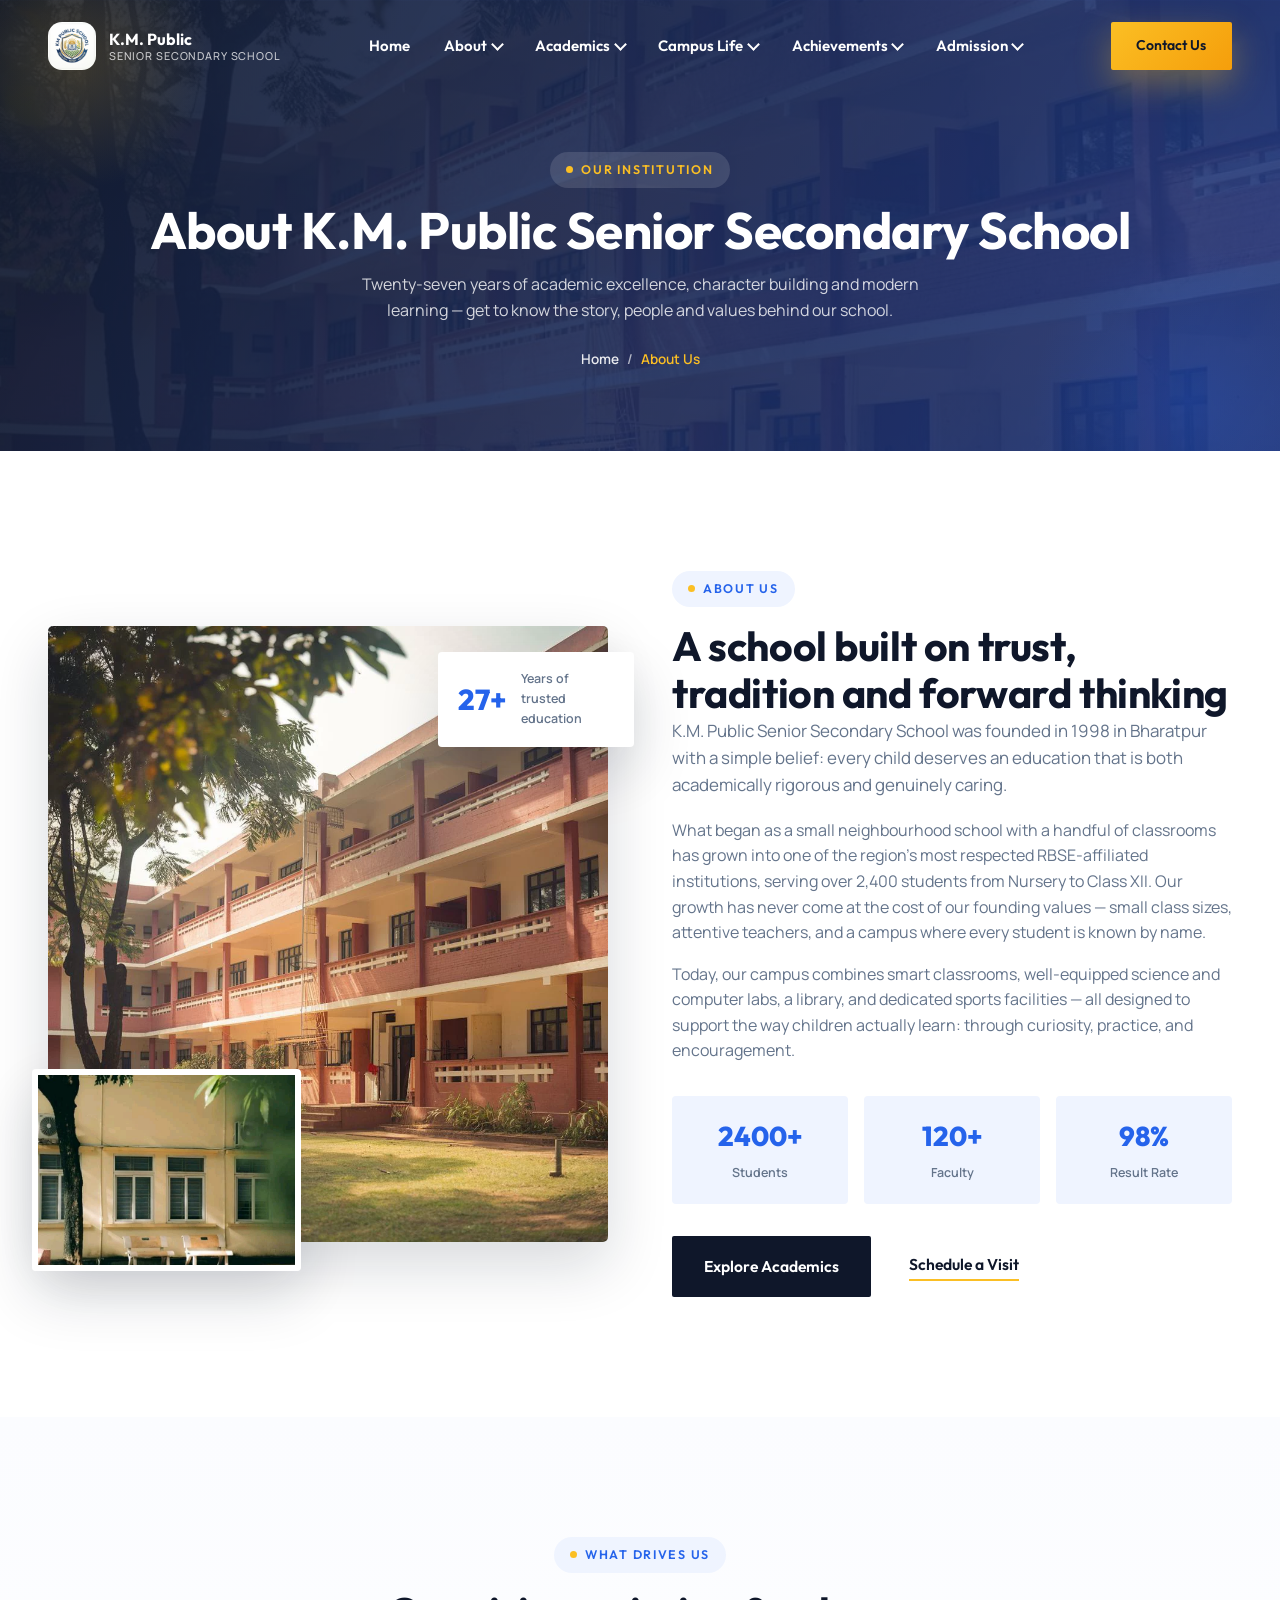
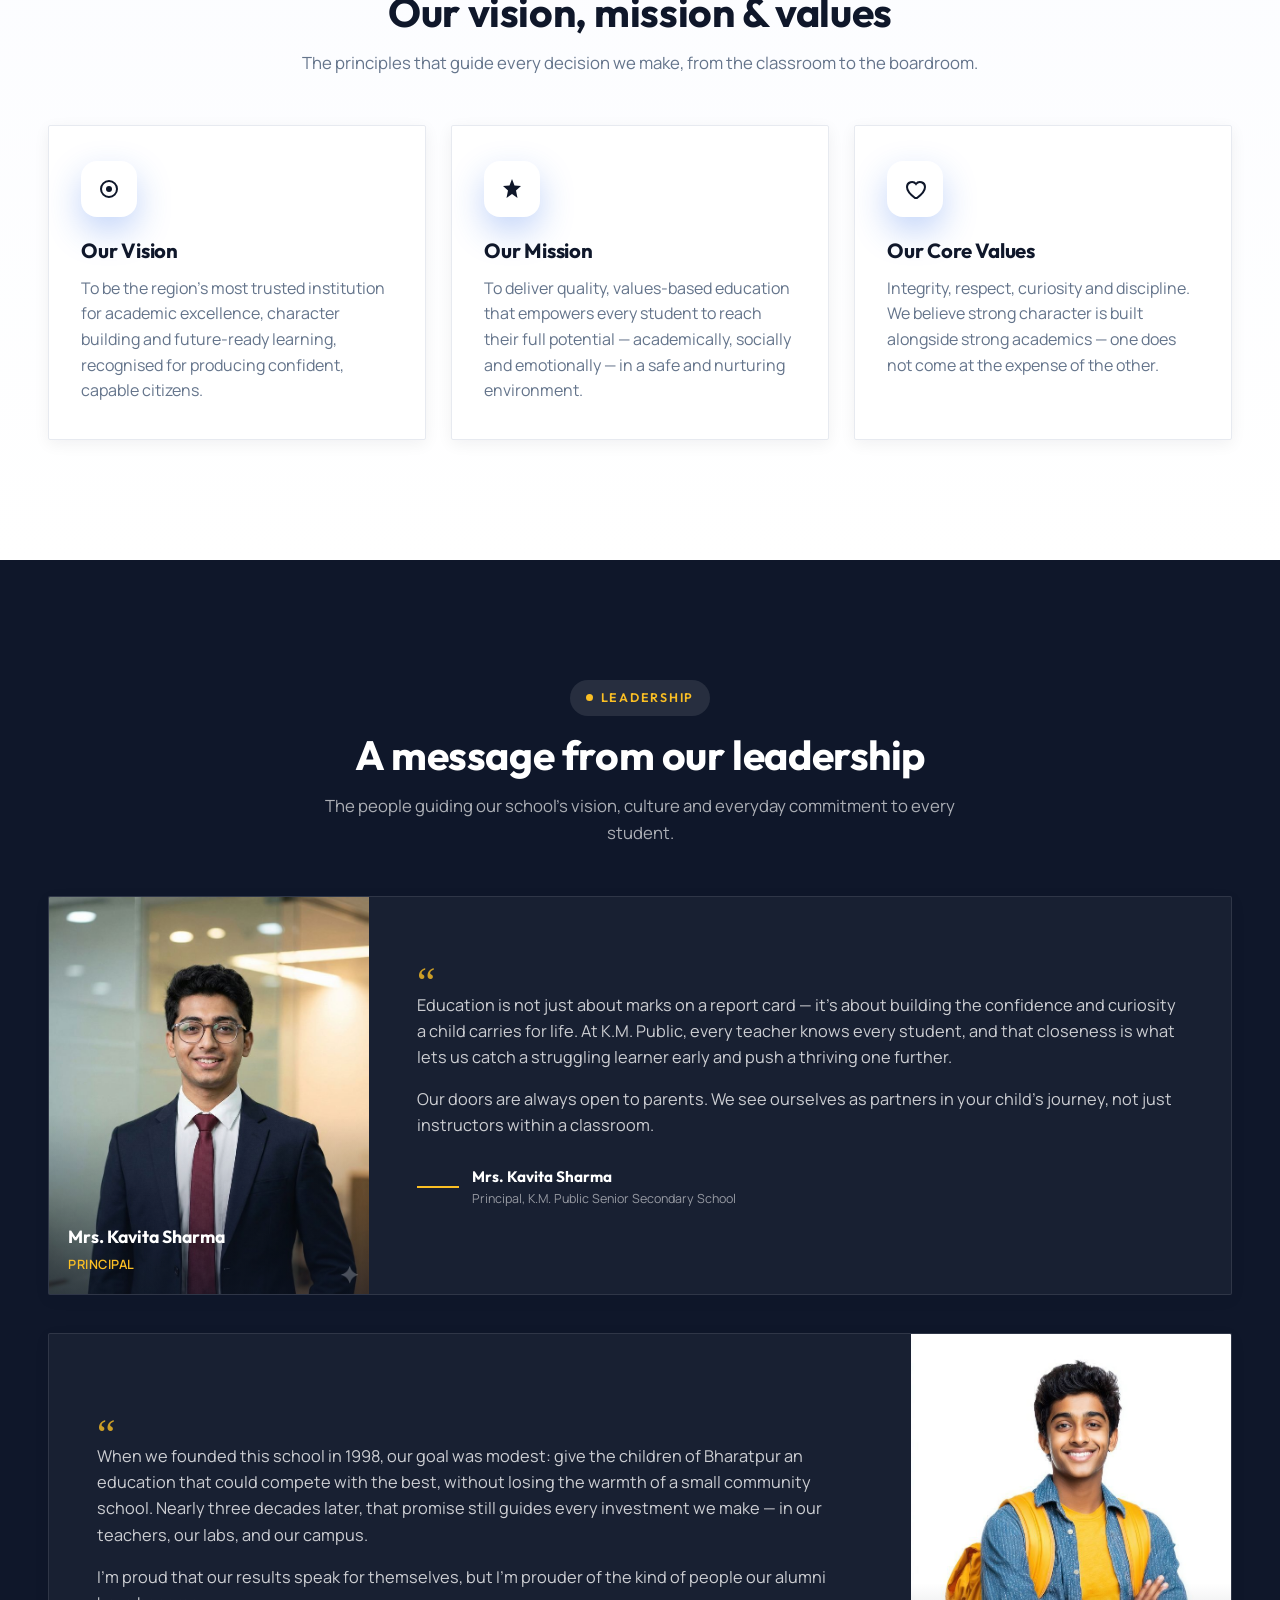
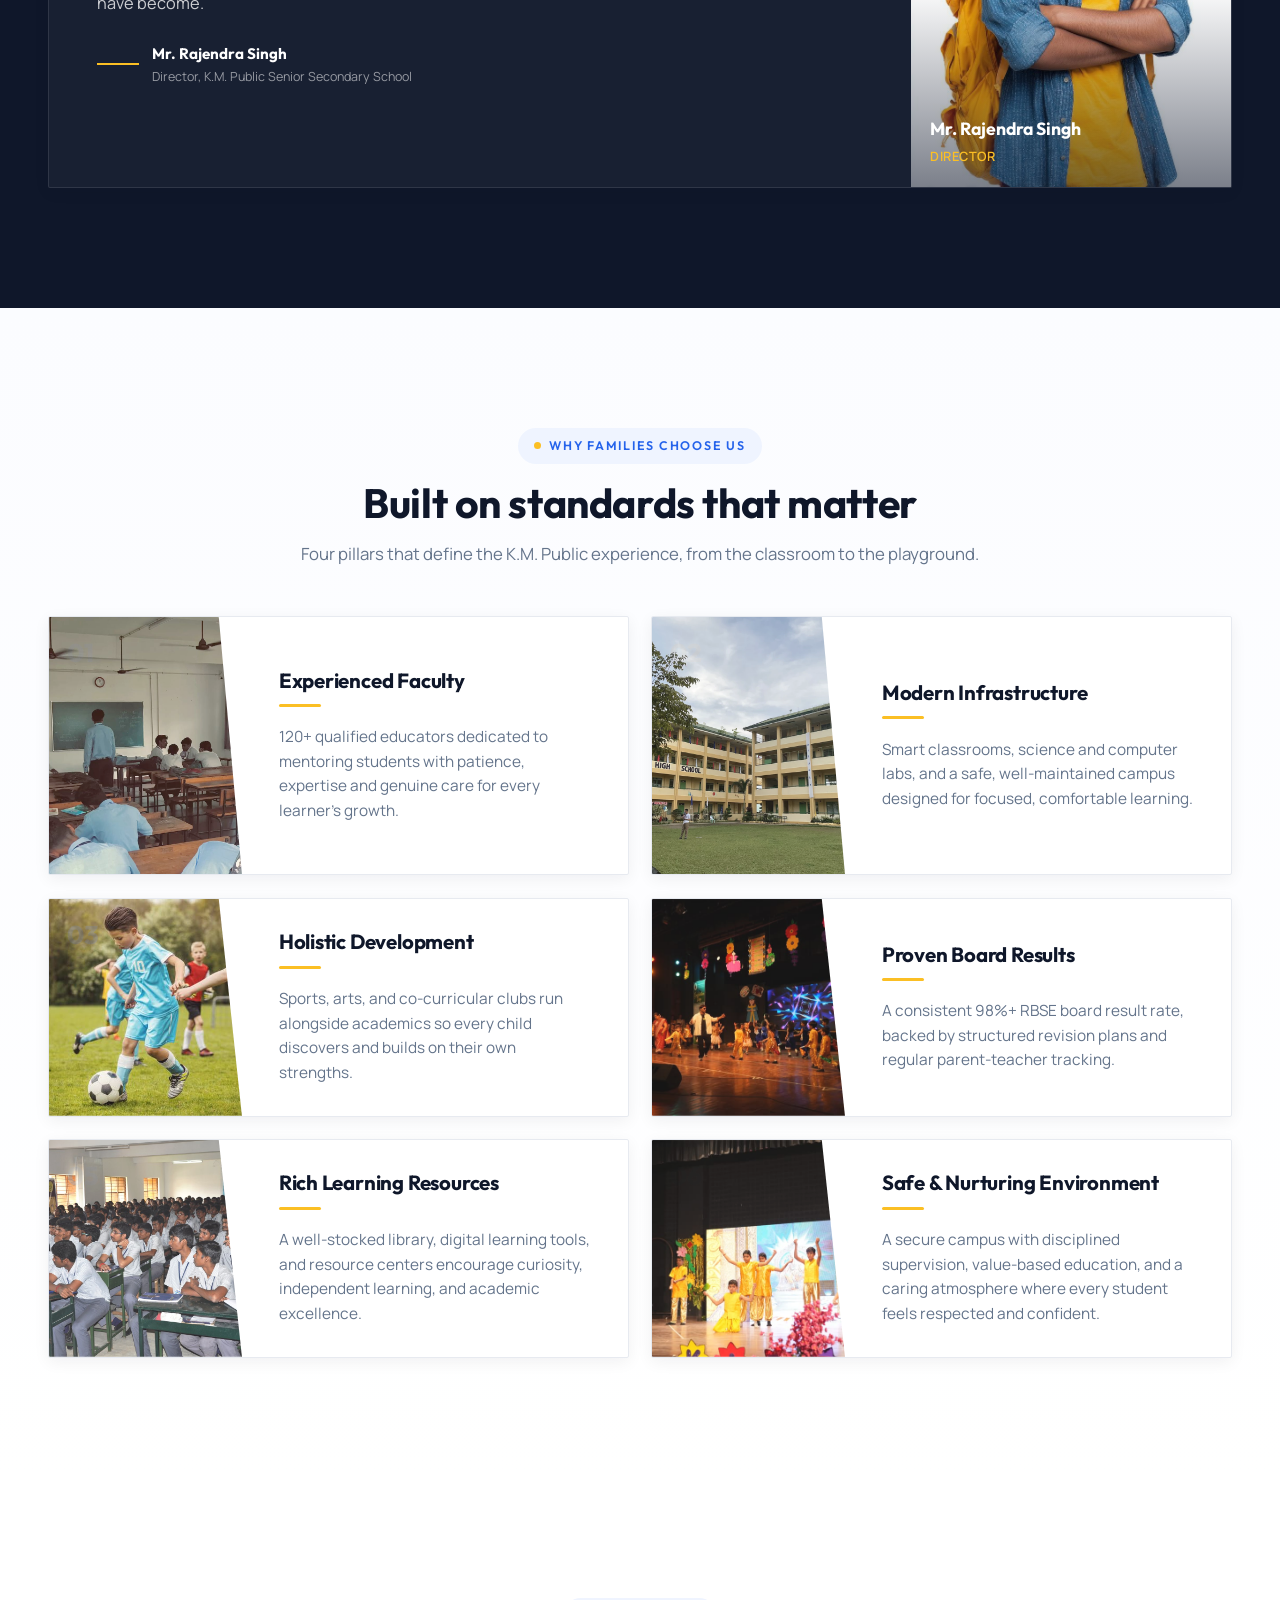
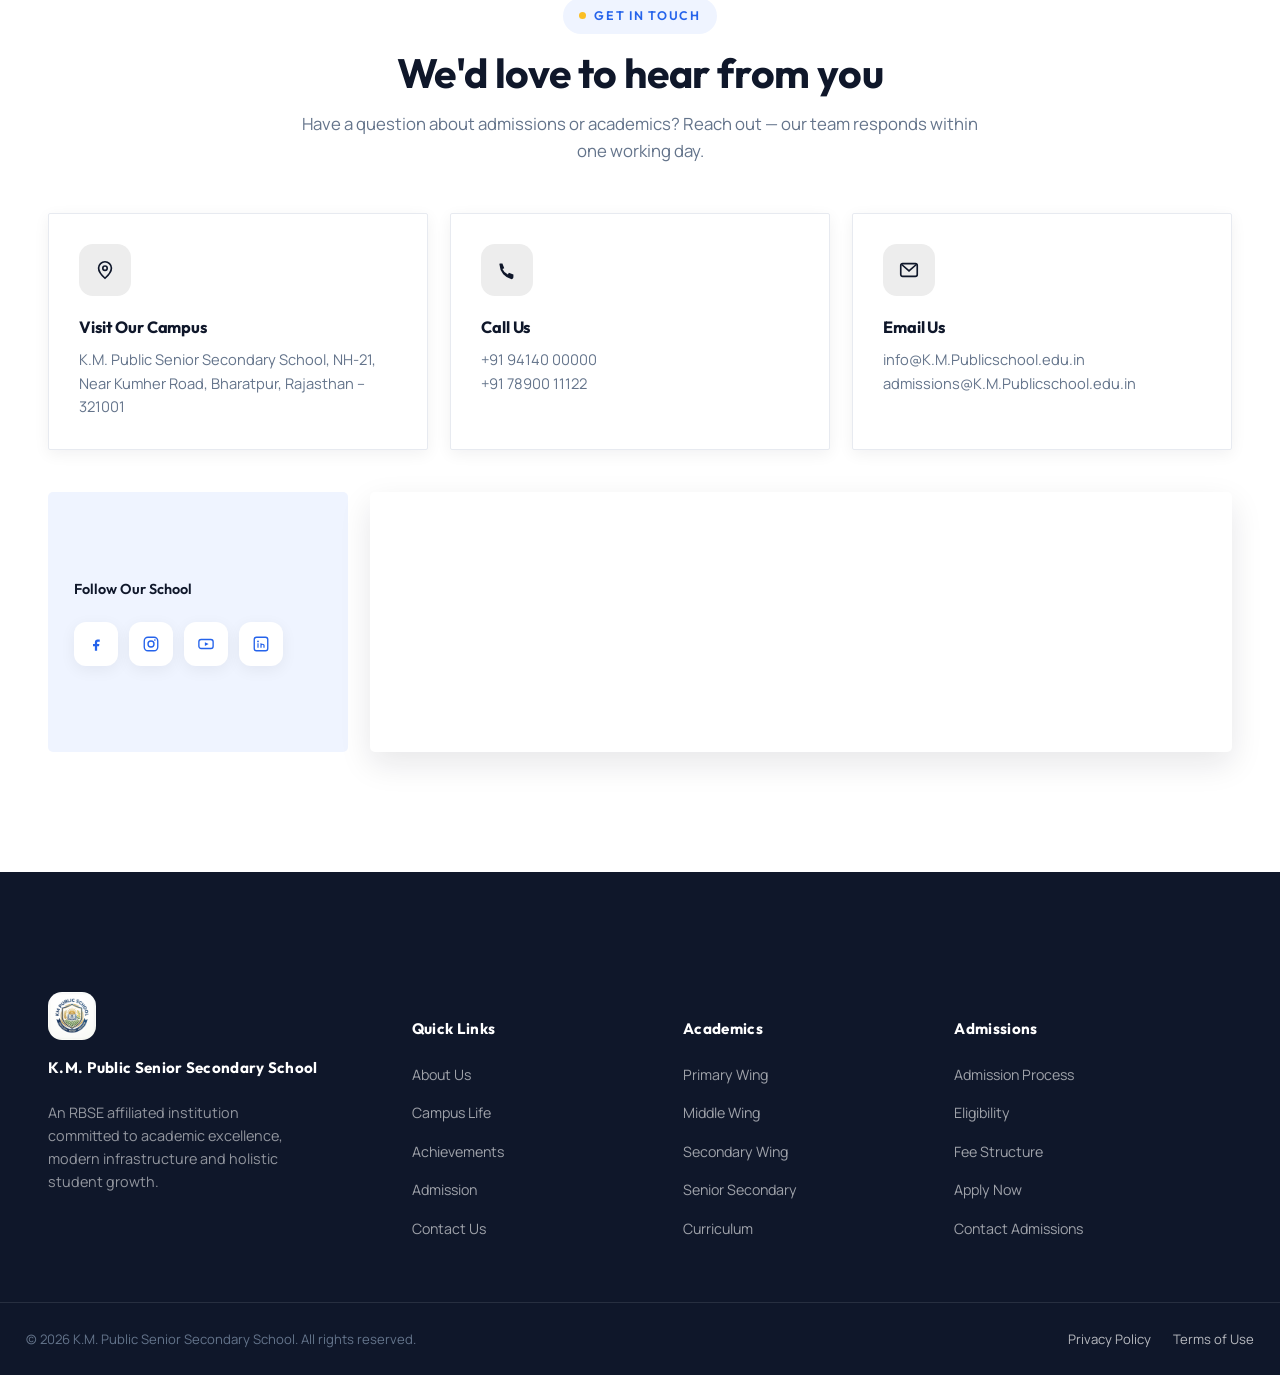
==== commit ad156943: "new logo added" ====
--- a/about.html
+++ b/about.html
@@ -4,10 +4,10 @@
 <head>
   <meta charset="UTF-8">
   <meta name="viewport" content="width=device-width, initial-scale=1.0">
-  <title>About Us | Sant Kirpal Senior Secondary School | RBSE Affiliated</title>
+  <title>About Us | K.M. Public Senior Secondary School | RBSE Affiliated</title>
   <meta name="description"
-    content="Learn about Sant Kirpal Senior Secondary School's story, vision, mission, values, and read messages from our Principal and Director.">
-        <link rel="icon" type="image/png" href="sks.png">
+    content="Learn about K.M. Public Senior Secondary School's story, vision, mission, values, and read messages from our Principal and Director.">
+        <link rel="icon" type="image/png" href="km.jpg">
 
   <link rel="preconnect" href="https://fonts.googleapis.com">
 <link rel="preconnect" href="https://fonts.gstatic.com" crossorigin>
@@ -24,7 +24,7 @@
     <div class="loader__content">
 
       <h1 class="loader__title">
-        Sant <span>Kirpal</span>
+        K.M. <span>Public</span>
       </h1>
 
       <p class="loader__subtitle">
@@ -44,8 +44,8 @@
   <header class="navbar" data-navbar>
     <div class="container navbar__inner">
       <a href="index.html" class="navbar__brand">
-        <div class="navbar__logo"><img src="sks.png" alt=""></div>
-        <div class="navbar__title">Sant Kirpal <small>Senior Secondary School</small></div>
+        <div class="navbar__logo"><img src="km.jpg" alt=""></div>
+        <div class="navbar__title">K.M. Public <small>Senior Secondary School</small></div>
       </a>
 
       <nav aria-label="Primary">
@@ -212,7 +212,7 @@
       <div class="page-banner__shape page-banner__shape--2"></div>
       <div class="container page-banner__inner">
         <span class="eyebrow">Our Institution</span>
-        <h1>About Sant Kirpal Senior Secondary School</h1>
+        <h1>About K.M. Public Senior Secondary School</h1>
         <p>Twenty-seven years of academic excellence, character building and modern learning — get to know the story,
           people and values behind our school.</p>
         <div class="breadcrumb"><a href="index.html">Home</a> / <span>About Us</span></div>
@@ -228,7 +228,7 @@
             <span>Years of trusted education</span>
           </div>
           <div class="story__collage-main">
-            <img src="schoolgallery/campus.webp" alt="Sant Kirpal Senior Secondary School campus building">
+            <img src="schoolgallery/campus.webp" alt="K.M. Public Senior Secondary School campus building">
           </div>
           <div class="story__collage-float">
             <img src="schoolgallery/campus4.webp" alt="Students learning in a modern classroom">
@@ -238,7 +238,7 @@
         <div class="story__content" data-reveal="right">
           <span class="eyebrow">About Us</span>
           <h2>A school built on trust, tradition and forward thinking</h2>
-          <p class="lead">Sant Kirpal Senior Secondary School was founded in 1998 in Bharatpur with a simple belief:
+          <p class="lead">K.M. Public Senior Secondary School was founded in 1998 in Bharatpur with a simple belief:
             every child deserves an education that is both academically rigorous and genuinely caring.</p>
           <p>What began as a small neighbourhood school with a handful of classrooms has grown into one of the region's
             most respected RBSE-affiliated institutions, serving over 2,400 students from Nursery to Class XII. Our
@@ -316,26 +316,26 @@
         <div class="leaders__list">
           <article class="leader-card card" data-reveal="left">
             <div class="leader-card__media">
-              <img src="demoprofile/pfp2.jpg" alt="Portrait of the Principal of Sant Kirpal Senior Secondary School">
+              <img src="demoprofile/pfp2.jpg" alt="Portrait of the Principal of K.M. Public Senior Secondary School">
               <div class="leader-card__role"><b>Mrs. Kavita Sharma</b><span>Principal</span></div>
             </div>
             <div class="leader-card__body">
               <span class="leader-card__quote">&ldquo;</span>
               <p>Education is not just about marks on a report card — it's about building the confidence and curiosity a
-                child carries for life. At Sant Kirpal, every teacher knows every student, and that closeness is what
+                child carries for life. At K.M. Public, every teacher knows every student, and that closeness is what
                 lets us catch a struggling learner early and push a thriving one further.</p>
               <p>Our doors are always open to parents. We see ourselves as partners in your child's journey, not just
                 instructors within a classroom.</p>
               <div class="leader-card__sign">
                 <div class="line"></div>
-                <div><b>Mrs. Kavita Sharma</b><span>Principal, Sant Kirpal Senior Secondary School</span></div>
+                <div><b>Mrs. Kavita Sharma</b><span>Principal, K.M. Public Senior Secondary School</span></div>
               </div>
             </div>
           </article>
 
           <article class="leader-card card" data-reveal="right">
             <div class="leader-card__media">
-              <img src="demoprofile/pfp6.jpg" alt="Portrait of the Director of Sant Kirpal Senior Secondary School">
+              <img src="demoprofile/pfp6.jpg" alt="Portrait of the Director of K.M. Public Senior Secondary School">
               <div class="leader-card__role"><b>Mr. Rajendra Singh</b><span>Director</span></div>
             </div>
             <div class="leader-card__body">
@@ -348,7 +348,7 @@
                 become.</p>
               <div class="leader-card__sign">
                 <div class="line"></div>
-                <div><b>Mr. Rajendra Singh</b><span>Director, Sant Kirpal Senior Secondary School</span></div>
+                <div><b>Mr. Rajendra Singh</b><span>Director, K.M. Public Senior Secondary School</span></div>
               </div>
             </div>
           </article>
@@ -362,7 +362,7 @@
         <div class="section-head center" data-reveal="up">
           <span class="eyebrow">Why Families Choose Us</span>
           <h2>Built on standards that matter</h2>
-          <p>Four pillars that define the Sant Kirpal experience, from the classroom to the playground.</p>
+          <p>Four pillars that define the K.M. Public experience, from the classroom to the playground.</p>
         </div>
 
         <div class="why__grid" data-stagger>
@@ -458,7 +458,7 @@
                 <circle cx="12" cy="10" r="2.4" stroke="#0F172A" stroke-width="1.8" />
               </svg></div>
             <h4>Visit Our Campus</h4>
-            <p>Sant Kirpal Senior Secondary School, NH-21, Near Kumher Road, Bharatpur, Rajasthan – 321001</p>
+            <p>K.M. Public Senior Secondary School, NH-21, Near Kumher Road, Bharatpur, Rajasthan – 321001</p>
           </div>
           <div class="contact-card card" data-reveal="up" style="--i:1">
             <div class="icon"><svg width="22" height="22" viewBox="0 0 24 24" fill="none">
@@ -474,7 +474,7 @@
                 <path d="M4 6l8 7 8-7" stroke="#0F172A" stroke-width="1.8" />
               </svg></div>
             <h4>Email Us</h4>
-            <p>info@SantKirpalschool.edu.in<br>admissions@SantKirpalschool.edu.in</p>
+            <p>info@K.M.Publicschool.edu.in<br>admissions@K.M.Publicschool.edu.in</p>
           </div>
         </div>
 
@@ -515,8 +515,8 @@
   <footer class="footer">
     <div class="container footer__top">
       <div class="footer__brand">
-        <div class="navbar__logo"><img src="sks.png" alt=""></div>
-        <h5 style="margin-top:1rem;">Sant Kirpal Senior Secondary School</h5>
+        <div class="navbar__logo"><img src="km.jpg" alt=""></div>
+        <h5 style="margin-top:1rem;">K.M. Public Senior Secondary School</h5>
         <p>An RBSE affiliated institution committed to academic excellence, modern infrastructure and holistic student
           growth.</p>
       </div>
@@ -556,7 +556,7 @@
     </div>
 
     <div class="container footer__bottom">
-      <p>© <span data-year>2026</span> Sant Kirpal Senior Secondary School. All rights reserved.</p>
+      <p>© <span data-year>2026</span> K.M. Public Senior Secondary School. All rights reserved.</p>
       <div class="legal">
         <a href="#">Privacy Policy</a>
         <a href="#">Terms of Use</a>
--- a/css/style.css
+++ b/css/style.css
@@ -1,7 +1,7 @@
 /**
  * ============================================================================
  * GLOBAL STYLESHEET (BASE / SHARED)
- * Sant Kirpal Senior Secondary School — Website Front-End
+ * K.M. Public Senior Secondary School — Website Front-End
  * ============================================================================
  * Design tokens, resets, typography, layout primitives, buttons, navbar,
  * loader, footer and other components shared across every page.
@@ -9,7 +9,7 @@
  */
 
 /* ==========================================================================
-   Sant Kirpal SENIOR SECONDARY SCHOOL — CORE STYLESHEET
+   K.M. Public SENIOR SECONDARY SCHOOL — CORE STYLESHEET
    Variables, reset, typography, buttons, shared utility classes
    ========================================================================== */
 
--- a/css/home.css
+++ b/css/home.css
@@ -1,7 +1,7 @@
 /**
  * ============================================================================
  * HOME PAGE STYLES
- * Sant Kirpal Senior Secondary School — Website Front-End
+ * K.M. Public Senior Secondary School — Website Front-End
  * ============================================================================
  * Styles scoped to index.html — hero slider, about preview, "why choose us",
  * academics preview and campus-life marquee sections.
@@ -9,7 +9,7 @@
  */
 
 /* ==========================================================================
-   Sant Kirpal SENIOR SECONDARY SCHOOL — HOMEPAGE STYLES
+   K.M. Public SENIOR SECONDARY SCHOOL — HOMEPAGE STYLES
    ========================================================================== */
 
 /* ============================== 2. HERO ================================== */
--- a/css/about.css
+++ b/css/about.css
@@ -1,7 +1,7 @@
 /**
  * ============================================================================
  * ABOUT PAGE STYLES
- * Sant Kirpal Senior Secondary School — Website Front-End
+ * K.M. Public Senior Secondary School — Website Front-End
  * ============================================================================
  * Styles scoped to about.html — our story, vision/mission/values,
  * leadership messages and the extended "why choose us" grid.
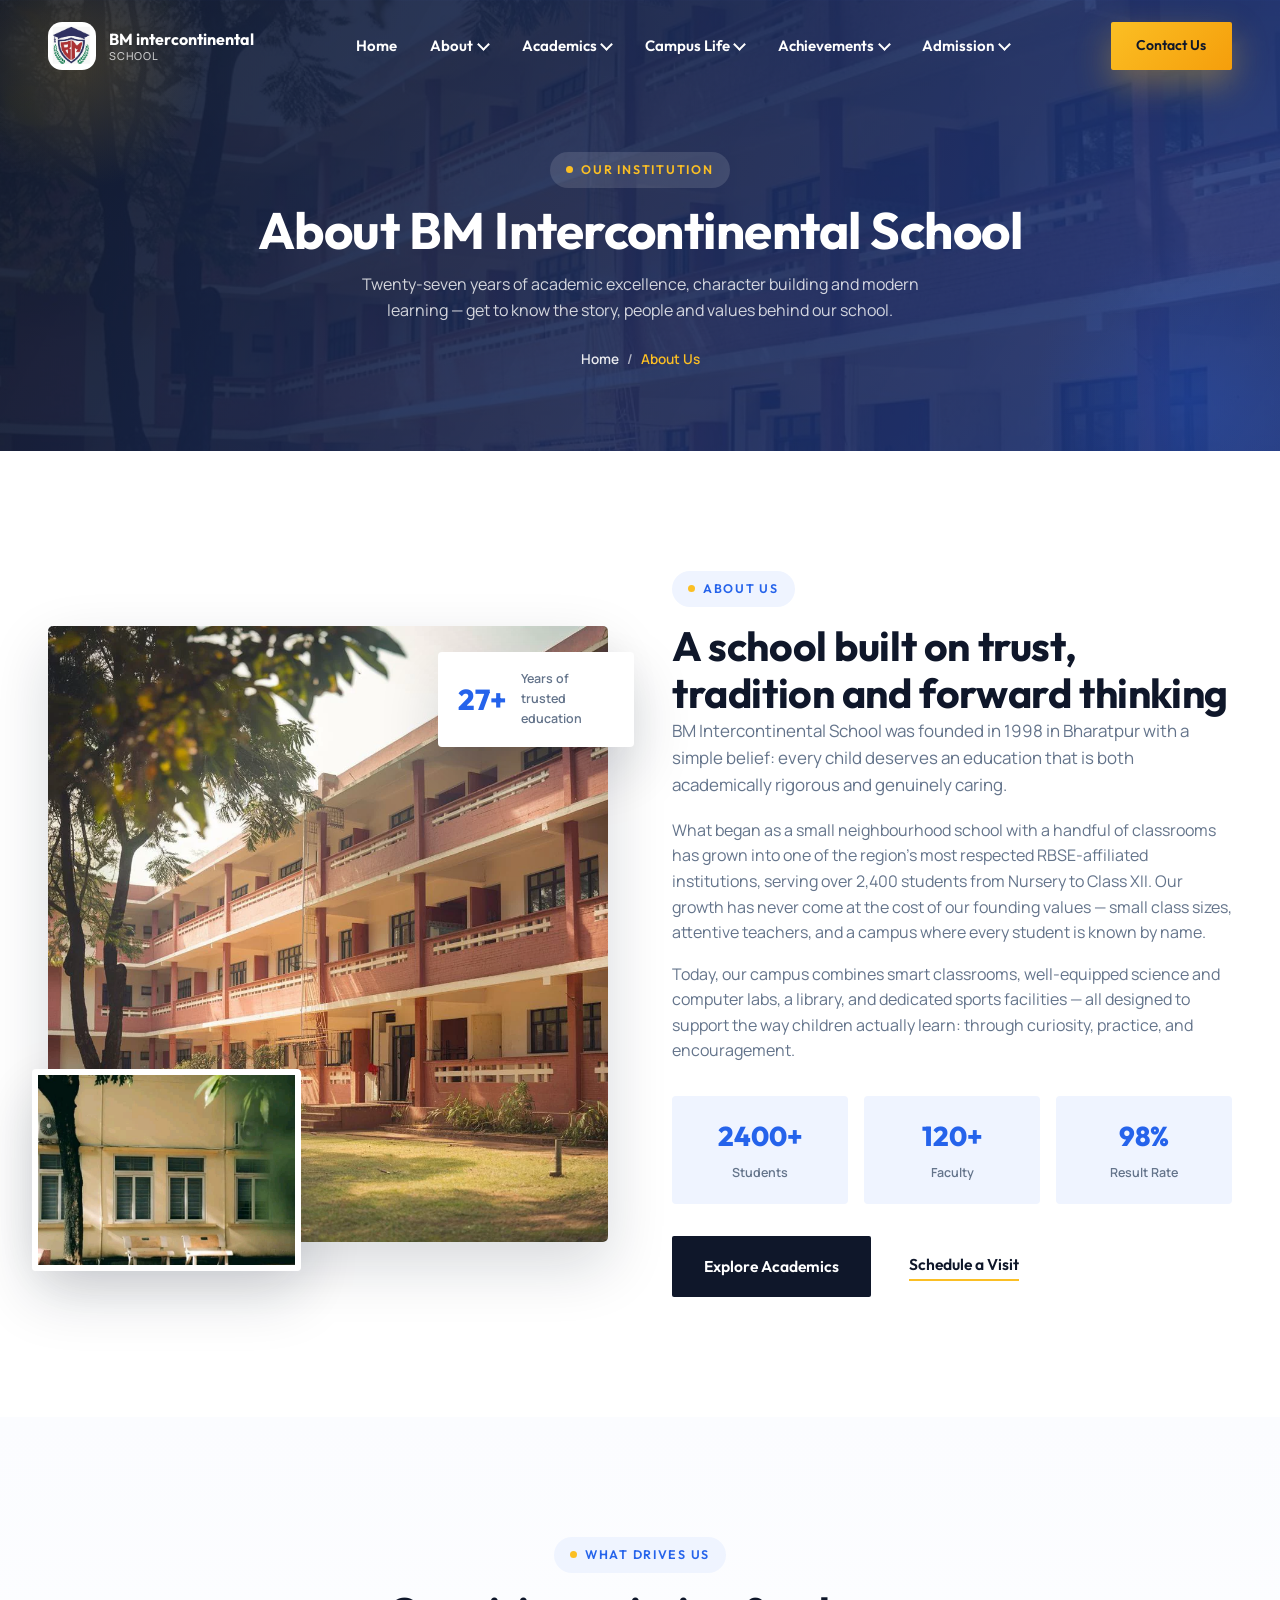
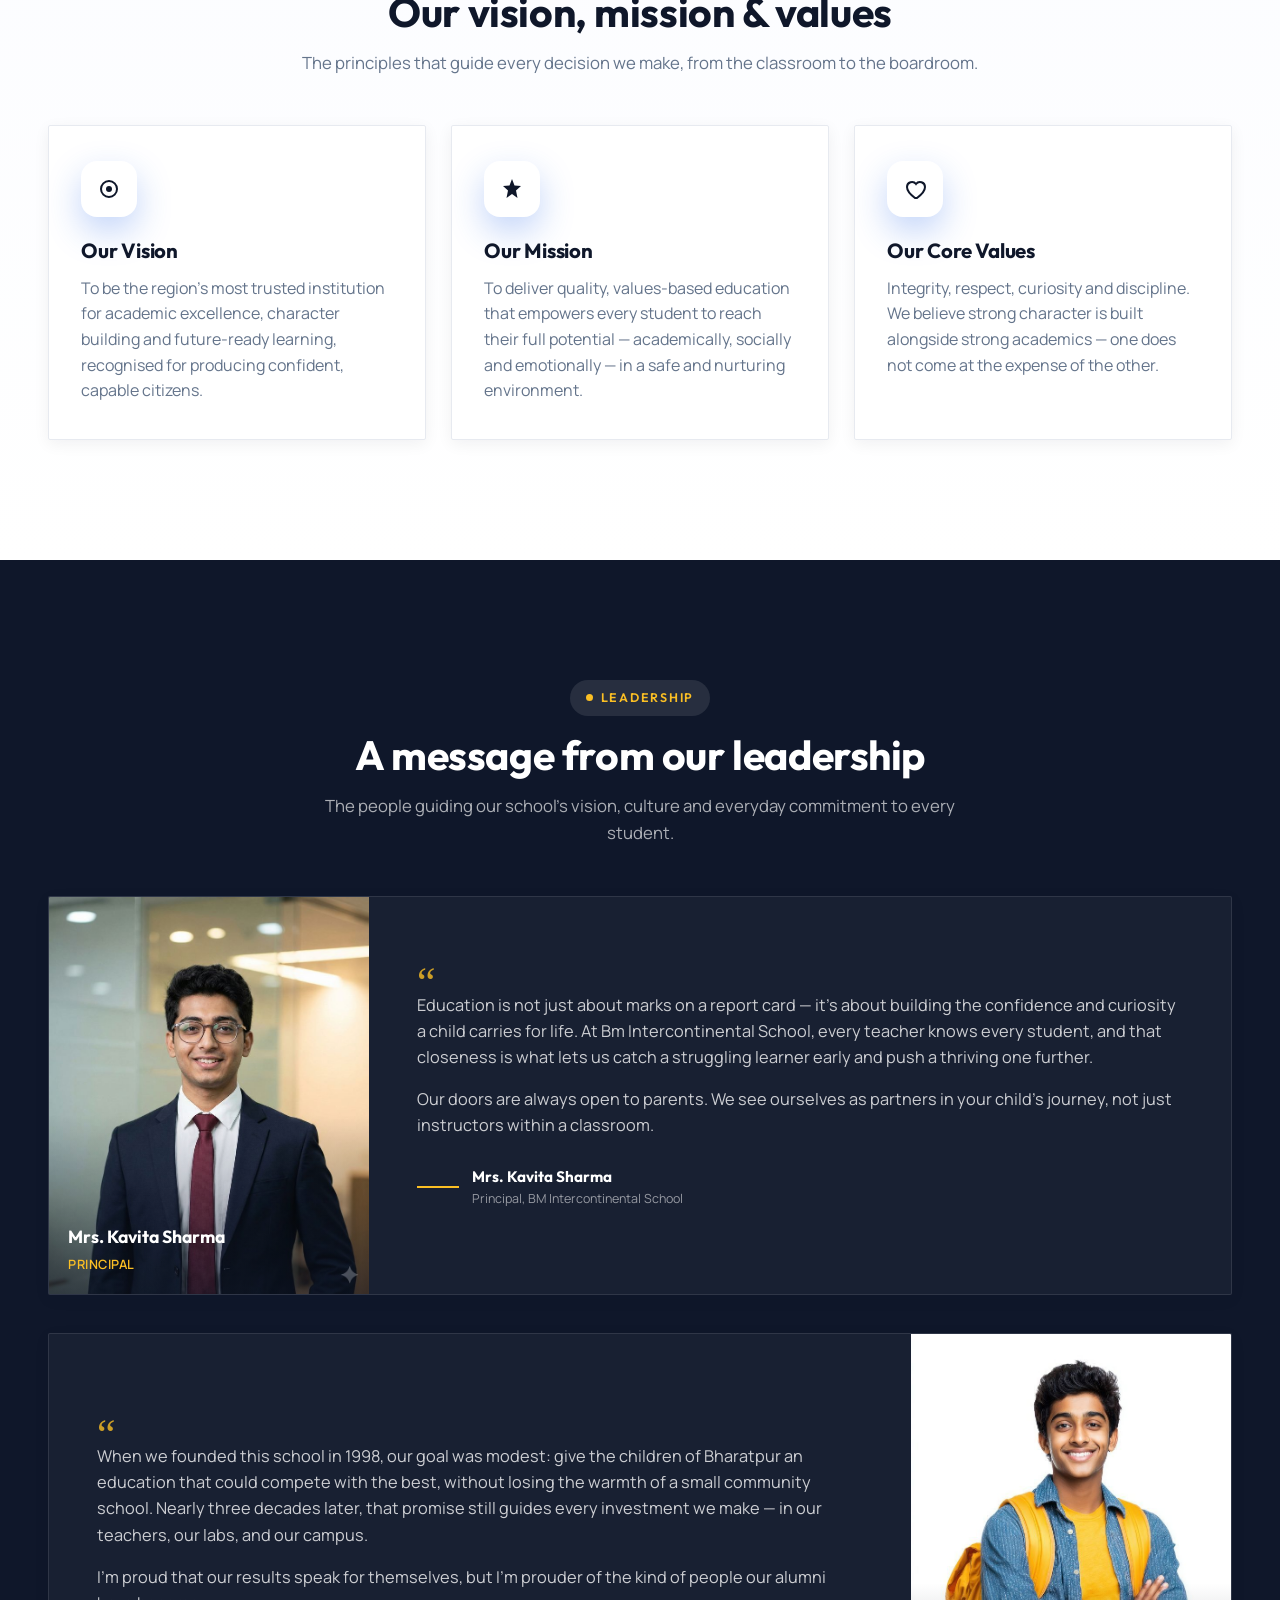
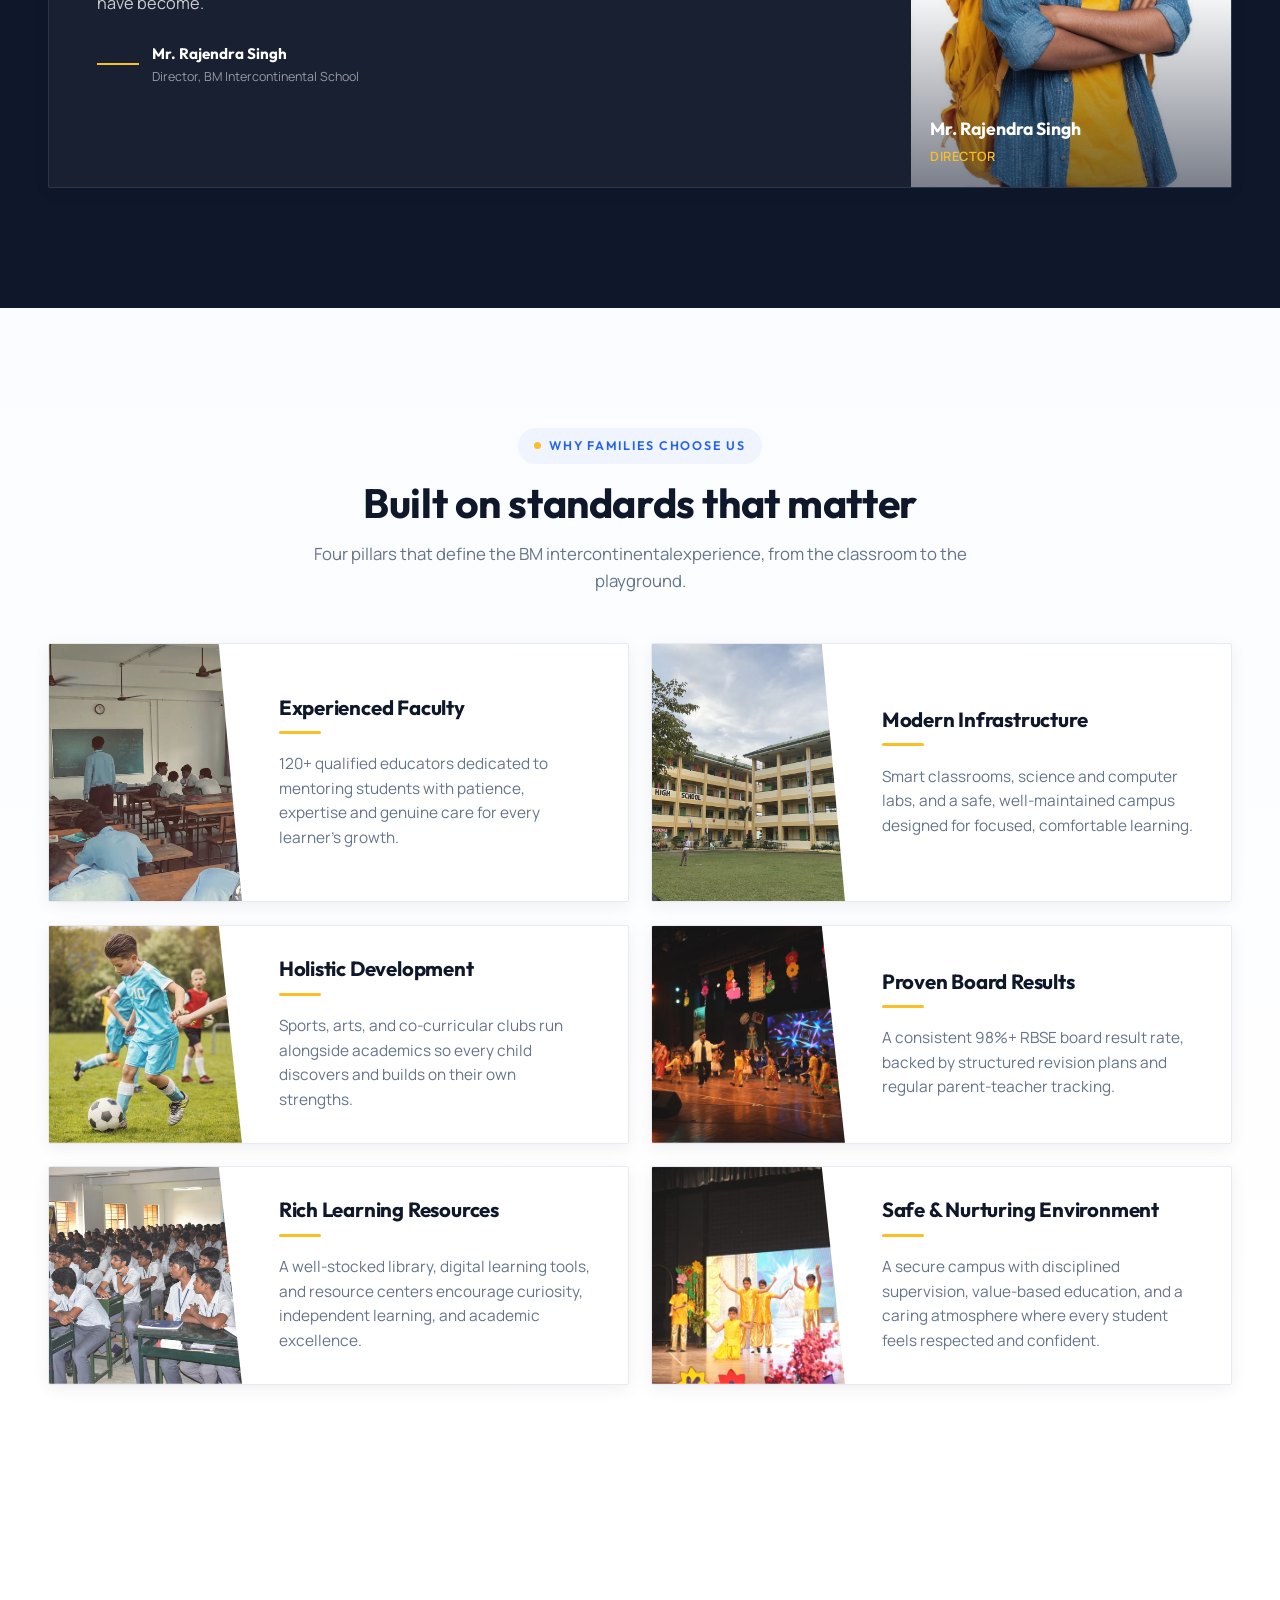
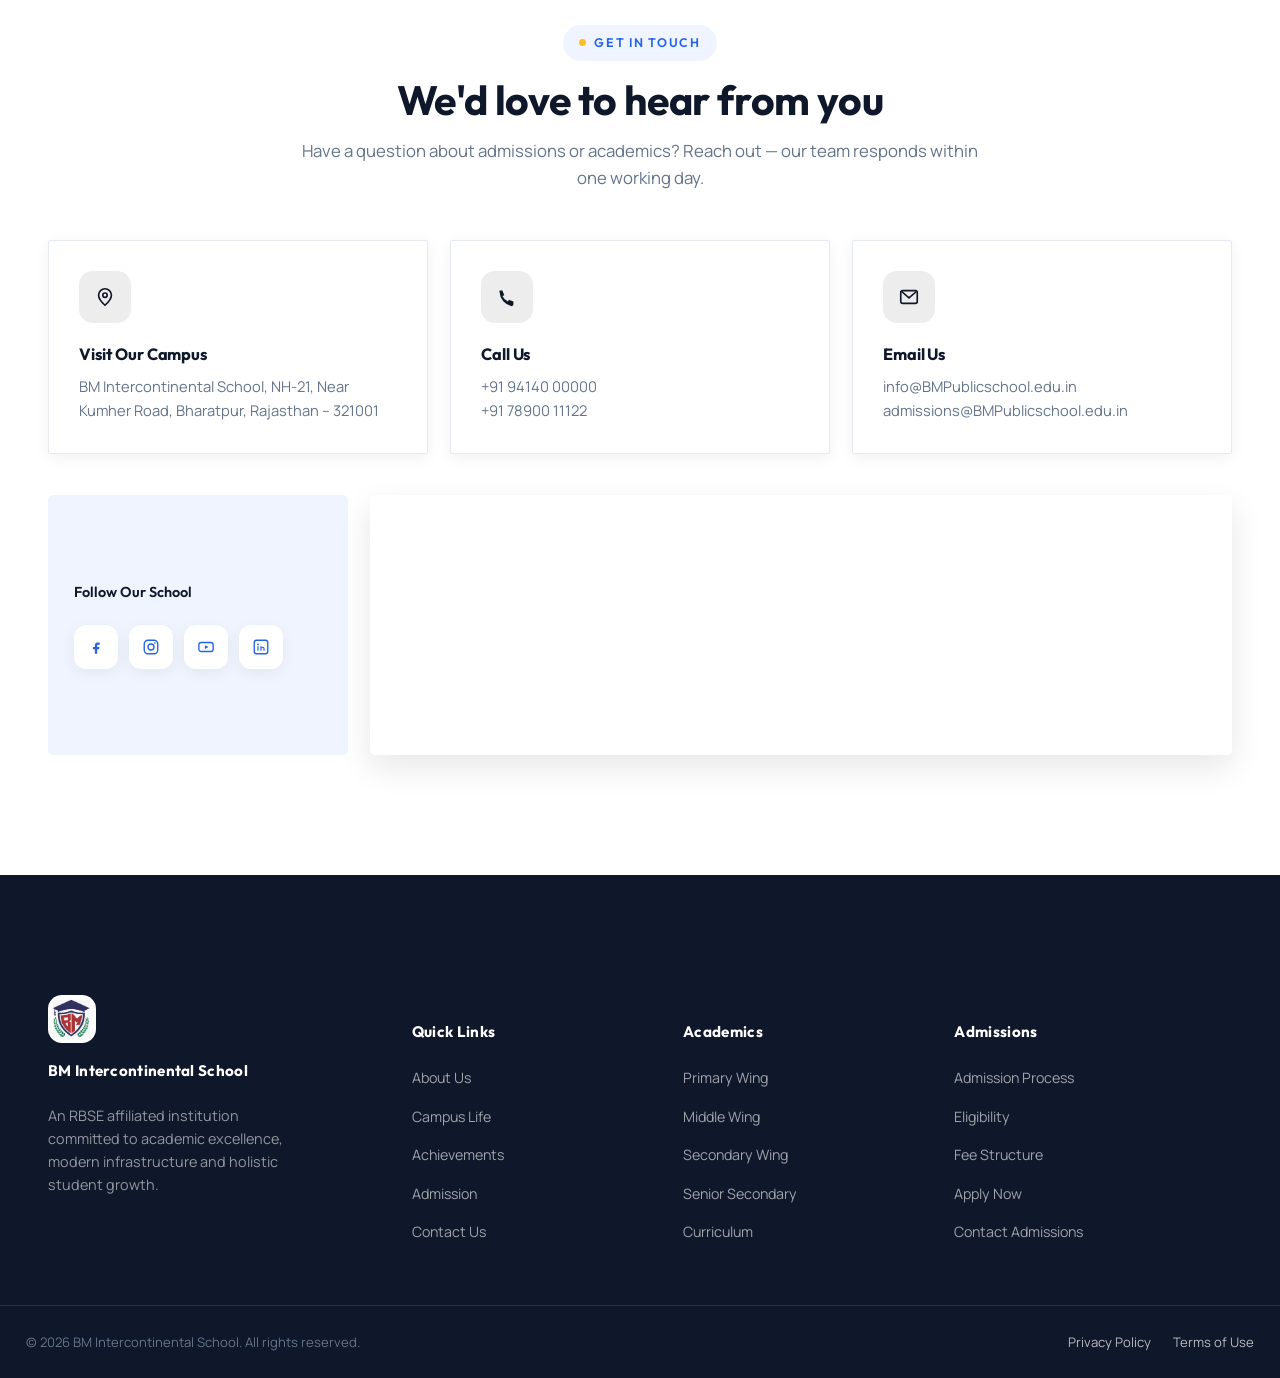
==== commit dba4306b: "bmbmbm" ====
--- a/about.html
+++ b/about.html
@@ -4,9 +4,9 @@
 <head>
   <meta charset="UTF-8">
   <meta name="viewport" content="width=device-width, initial-scale=1.0">
-  <title>About Us | K.M. Public Senior Secondary School | RBSE Affiliated</title>
+  <title>About Us | BM Intercontinental School | RBSE Affiliated</title>
   <meta name="description"
-    content="Learn about K.M. Public Senior Secondary School's story, vision, mission, values, and read messages from our Principal and Director.">
+    content="Learn about BM Intercontinental School's story, vision, mission, values, and read messages from our Principal and Director.">
         <link rel="icon" type="image/png" href="km.jpg">
 
   <link rel="preconnect" href="https://fonts.googleapis.com">
@@ -24,11 +24,11 @@
     <div class="loader__content">
 
       <h1 class="loader__title">
-        K.M. <span>Public</span>
+        BM <span>Intercontinental</span>
       </h1>
 
       <p class="loader__subtitle">
-        Senior Secondary School
+        School
       </p>
 
       <div class="loader__dots" aria-hidden="true">
@@ -45,7 +45,7 @@
     <div class="container navbar__inner">
       <a href="index.html" class="navbar__brand">
         <div class="navbar__logo"><img src="km.jpg" alt=""></div>
-        <div class="navbar__title">K.M. Public <small>Senior Secondary School</small></div>
+        <div class="navbar__title">BM intercontinental<small>School</small></div>
       </a>
 
       <nav aria-label="Primary">
@@ -212,7 +212,7 @@
       <div class="page-banner__shape page-banner__shape--2"></div>
       <div class="container page-banner__inner">
         <span class="eyebrow">Our Institution</span>
-        <h1>About K.M. Public Senior Secondary School</h1>
+        <h1>About BM Intercontinental School</h1>
         <p>Twenty-seven years of academic excellence, character building and modern learning — get to know the story,
           people and values behind our school.</p>
         <div class="breadcrumb"><a href="index.html">Home</a> / <span>About Us</span></div>
@@ -228,7 +228,7 @@
             <span>Years of trusted education</span>
           </div>
           <div class="story__collage-main">
-            <img src="schoolgallery/campus.webp" alt="K.M. Public Senior Secondary School campus building">
+            <img src="schoolgallery/campus.webp" alt="BM Intercontinental School campus building">
           </div>
           <div class="story__collage-float">
             <img src="schoolgallery/campus4.webp" alt="Students learning in a modern classroom">
@@ -238,7 +238,7 @@
         <div class="story__content" data-reveal="right">
           <span class="eyebrow">About Us</span>
           <h2>A school built on trust, tradition and forward thinking</h2>
-          <p class="lead">K.M. Public Senior Secondary School was founded in 1998 in Bharatpur with a simple belief:
+          <p class="lead">BM Intercontinental School was founded in 1998 in Bharatpur with a simple belief:
             every child deserves an education that is both academically rigorous and genuinely caring.</p>
           <p>What began as a small neighbourhood school with a handful of classrooms has grown into one of the region's
             most respected RBSE-affiliated institutions, serving over 2,400 students from Nursery to Class XII. Our
@@ -316,26 +316,26 @@
         <div class="leaders__list">
           <article class="leader-card card" data-reveal="left">
             <div class="leader-card__media">
-              <img src="demoprofile/pfp2.jpg" alt="Portrait of the Principal of K.M. Public Senior Secondary School">
+              <img src="demoprofile/pfp2.jpg" alt="Portrait of the Principal of BM Intercontinental School">
               <div class="leader-card__role"><b>Mrs. Kavita Sharma</b><span>Principal</span></div>
             </div>
             <div class="leader-card__body">
               <span class="leader-card__quote">&ldquo;</span>
               <p>Education is not just about marks on a report card — it's about building the confidence and curiosity a
-                child carries for life. At K.M. Public, every teacher knows every student, and that closeness is what
+                child carries for life. At Bm Intercontinental School, every teacher knows every student, and that closeness is what
                 lets us catch a struggling learner early and push a thriving one further.</p>
               <p>Our doors are always open to parents. We see ourselves as partners in your child's journey, not just
                 instructors within a classroom.</p>
               <div class="leader-card__sign">
                 <div class="line"></div>
-                <div><b>Mrs. Kavita Sharma</b><span>Principal, K.M. Public Senior Secondary School</span></div>
+                <div><b>Mrs. Kavita Sharma</b><span>Principal, BM Intercontinental School</span></div>
               </div>
             </div>
           </article>
 
           <article class="leader-card card" data-reveal="right">
             <div class="leader-card__media">
-              <img src="demoprofile/pfp6.jpg" alt="Portrait of the Director of K.M. Public Senior Secondary School">
+              <img src="demoprofile/pfp6.jpg" alt="Portrait of the Director of BM Intercontinental School">
               <div class="leader-card__role"><b>Mr. Rajendra Singh</b><span>Director</span></div>
             </div>
             <div class="leader-card__body">
@@ -348,7 +348,7 @@
                 become.</p>
               <div class="leader-card__sign">
                 <div class="line"></div>
-                <div><b>Mr. Rajendra Singh</b><span>Director, K.M. Public Senior Secondary School</span></div>
+                <div><b>Mr. Rajendra Singh</b><span>Director, BM Intercontinental School</span></div>
               </div>
             </div>
           </article>
@@ -362,7 +362,7 @@
         <div class="section-head center" data-reveal="up">
           <span class="eyebrow">Why Families Choose Us</span>
           <h2>Built on standards that matter</h2>
-          <p>Four pillars that define the K.M. Public experience, from the classroom to the playground.</p>
+          <p>Four pillars that define the BM intercontinentalexperience, from the classroom to the playground.</p>
         </div>
 
         <div class="why__grid" data-stagger>
@@ -458,7 +458,7 @@
                 <circle cx="12" cy="10" r="2.4" stroke="#0F172A" stroke-width="1.8" />
               </svg></div>
             <h4>Visit Our Campus</h4>
-            <p>K.M. Public Senior Secondary School, NH-21, Near Kumher Road, Bharatpur, Rajasthan – 321001</p>
+            <p>BM Intercontinental School, NH-21, Near Kumher Road, Bharatpur, Rajasthan – 321001</p>
           </div>
           <div class="contact-card card" data-reveal="up" style="--i:1">
             <div class="icon"><svg width="22" height="22" viewBox="0 0 24 24" fill="none">
@@ -474,7 +474,7 @@
                 <path d="M4 6l8 7 8-7" stroke="#0F172A" stroke-width="1.8" />
               </svg></div>
             <h4>Email Us</h4>
-            <p>info@K.M.Publicschool.edu.in<br>admissions@K.M.Publicschool.edu.in</p>
+            <p>info@BMPublicschool.edu.in<br>admissions@BMPublicschool.edu.in</p>
           </div>
         </div>
 
@@ -516,7 +516,7 @@
     <div class="container footer__top">
       <div class="footer__brand">
         <div class="navbar__logo"><img src="km.jpg" alt=""></div>
-        <h5 style="margin-top:1rem;">K.M. Public Senior Secondary School</h5>
+        <h5 style="margin-top:1rem;">BM Intercontinental School</h5>
         <p>An RBSE affiliated institution committed to academic excellence, modern infrastructure and holistic student
           growth.</p>
       </div>
@@ -556,7 +556,7 @@
     </div>
 
     <div class="container footer__bottom">
-      <p>© <span data-year>2026</span> K.M. Public Senior Secondary School. All rights reserved.</p>
+      <p>© <span data-year>2026</span> BM Intercontinental School. All rights reserved.</p>
       <div class="legal">
         <a href="#">Privacy Policy</a>
         <a href="#">Terms of Use</a>
--- a/css/style.css
+++ b/css/style.css
@@ -1,7 +1,7 @@
 /**
  * ============================================================================
  * GLOBAL STYLESHEET (BASE / SHARED)
- * K.M. Public Senior Secondary School — Website Front-End
+ * BM Intercontinental School — Website Front-End
  * ============================================================================
  * Design tokens, resets, typography, layout primitives, buttons, navbar,
  * loader, footer and other components shared across every page.
@@ -9,7 +9,7 @@
  */
 
 /* ==========================================================================
-   K.M. Public SENIOR SECONDARY SCHOOL — CORE STYLESHEET
+   BM Intercontinental SCHOOL — CORE STYLESHEET
    Variables, reset, typography, buttons, shared utility classes
    ========================================================================== */
 
--- a/css/home.css
+++ b/css/home.css
@@ -1,7 +1,7 @@
 /**
  * ============================================================================
  * HOME PAGE STYLES
- * K.M. Public Senior Secondary School — Website Front-End
+ * BM Intercontinental School — Website Front-End
  * ============================================================================
  * Styles scoped to index.html — hero slider, about preview, "why choose us",
  * academics preview and campus-life marquee sections.
@@ -9,7 +9,7 @@
  */
 
 /* ==========================================================================
-   K.M. Public SENIOR SECONDARY SCHOOL — HOMEPAGE STYLES
+   BM Intercontinental SCHOOL — HOMEPAGE STYLES
    ========================================================================== */
 
 /* ============================== 2. HERO ================================== */
--- a/css/about.css
+++ b/css/about.css
@@ -1,7 +1,7 @@
 /**
  * ============================================================================
  * ABOUT PAGE STYLES
- * K.M. Public Senior Secondary School — Website Front-End
+ * BM Intercontinental School — Website Front-End
  * ============================================================================
  * Styles scoped to about.html — our story, vision/mission/values,
  * leadership messages and the extended "why choose us" grid.
